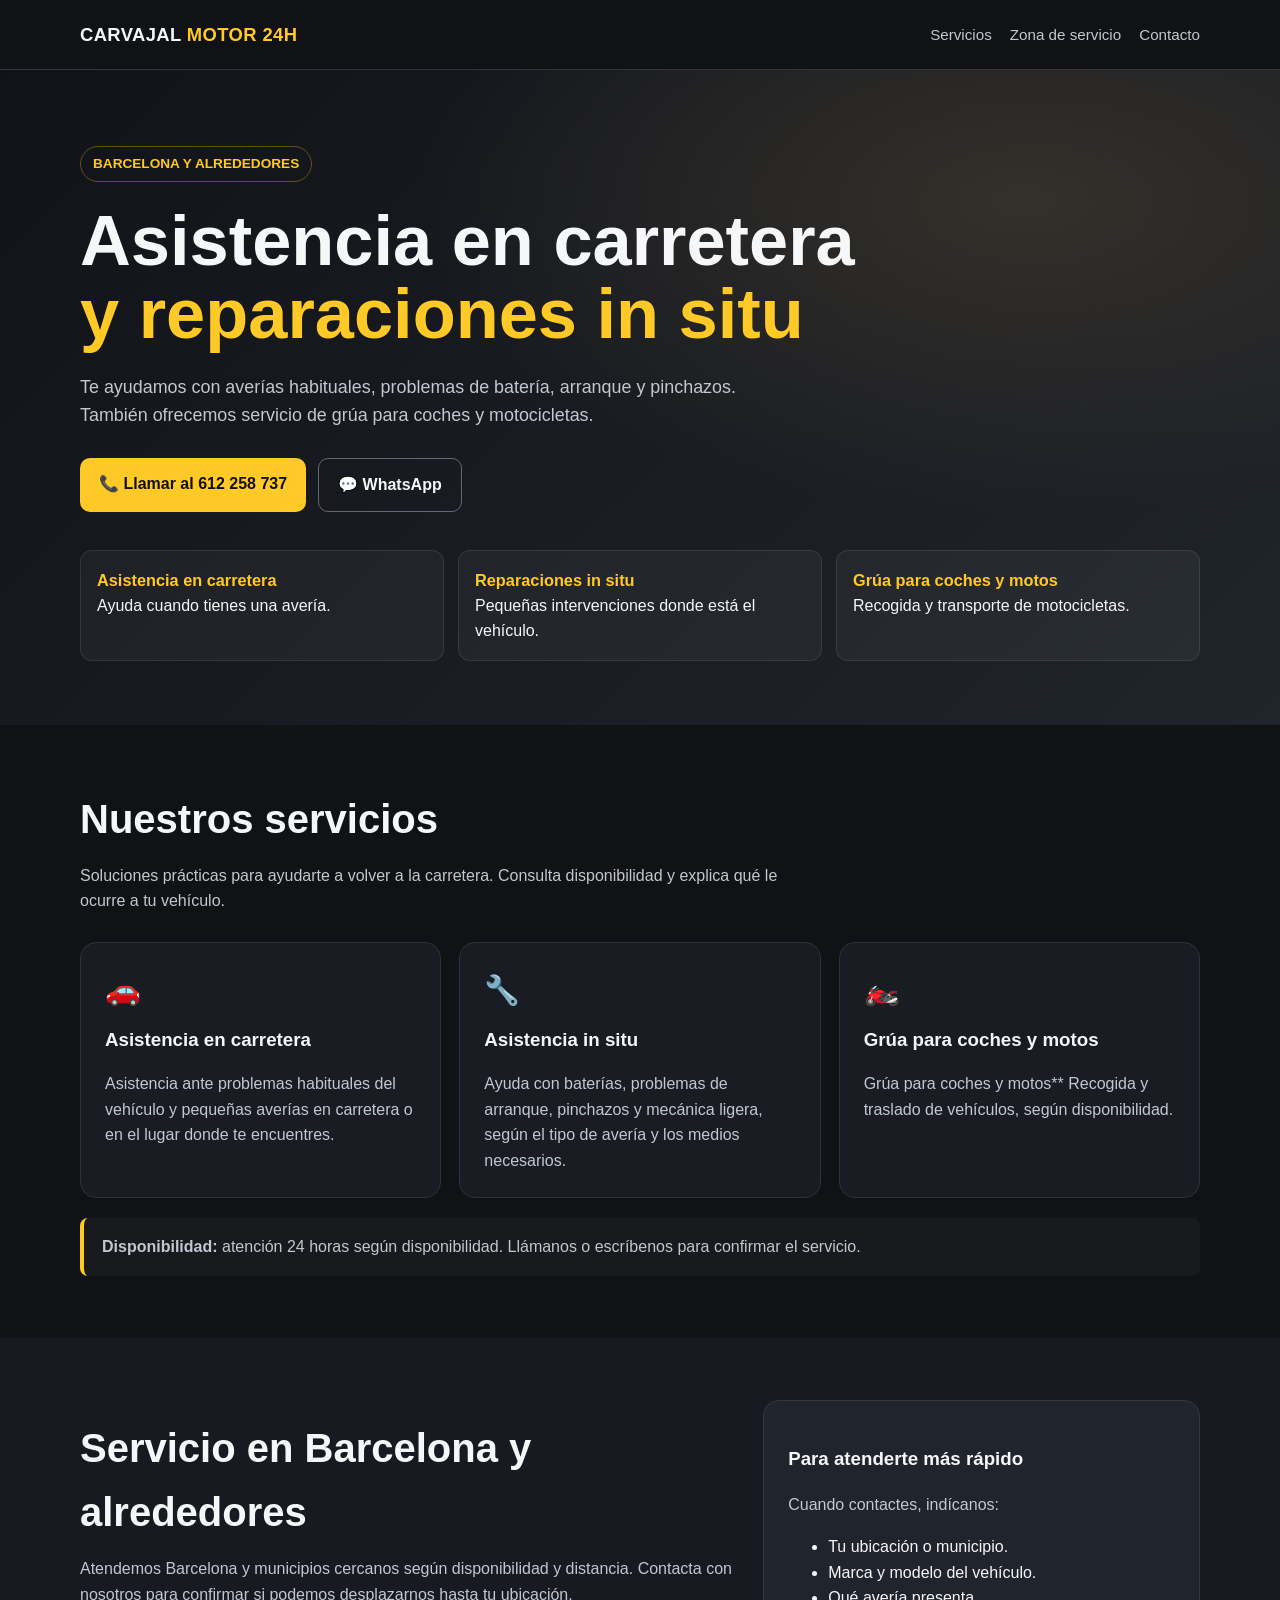
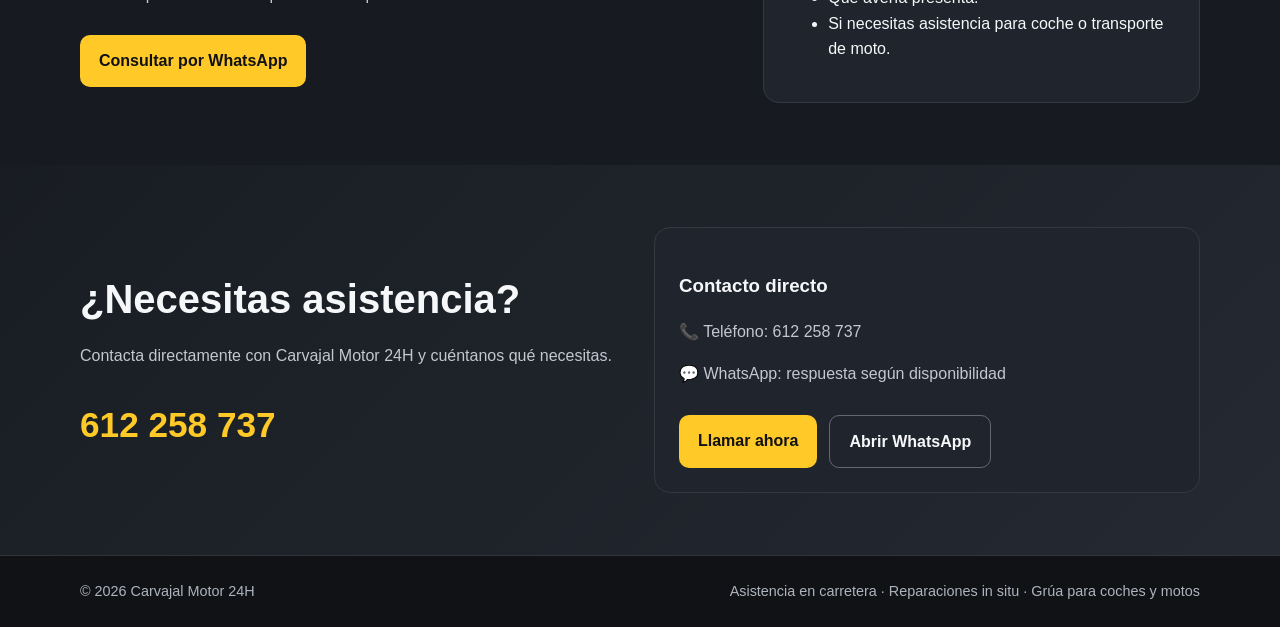
==== index.html @ 2525f8cd "Update index.html" ====
<!doctype html>
<html lang="es">
<head>
  <meta charset="utf-8">
  <meta name="viewport" content="width=device-width, initial-scale=1">
  <title>Carvajal Motor 24H | Asistencia en carretera en Barcelona</title>
  <meta name="description" content="Carvajal Motor 24H ofrece asistencia en carretera y reparaciones in situ en Barcelona y alrededores. Servicio de grúa para coches y motocicletas. Consulta disponibilidad.">
  <meta name="theme-color" content="#101216">
  <style>
    :root{--bg:#101216;--panel:#191d23;--yellow:#ffc928;--text:#f6f7f9;--muted:#c2c7d0;--blue:#1688e8}
    *{box-sizing:border-box}
    html{scroll-behavior:smooth}
    body{margin:0;font-family:Arial,Helvetica,sans-serif;background:var(--bg);color:var(--text);line-height:1.6}
    a{color:inherit}
    .wrap{width:min(1120px,92%);margin:auto}
    header{padding:20px 0;border-bottom:1px solid #30343b;background:#101216}
    .nav{display:flex;align-items:center;justify-content:space-between;gap:20px;flex-wrap:wrap}
    .brand{font-weight:900;font-size:1.15rem;letter-spacing:.4px}
    .brand span{color:var(--yellow)}
    .navlinks{display:flex;gap:18px;flex-wrap:wrap;font-size:.95rem}
    .navlinks a{text-decoration:none;color:var(--muted)}
    .hero{padding:76px 0 64px;background:radial-gradient(ellipse at 80% 20%,#34302a 0,transparent 42%),linear-gradient(135deg,#111318,#20242b)}
    .tag{display:inline-block;padding:6px 12px;border:1px solid #65501a;border-radius:30px;color:var(--yellow);font-size:.85rem;font-weight:700}
    h1{font-size:clamp(2.3rem,6vw,4.4rem);line-height:1.04;max-width:800px;margin:22px 0}
    h1 span{color:var(--yellow)}
    .hero p{max-width:690px;color:var(--muted);font-size:1.12rem}
    .actions{display:flex;gap:12px;flex-wrap:wrap;margin-top:28px}
    .btn{display:inline-block;text-decoration:none;padding:13px 19px;border-radius:10px;font-weight:800}
    .btn-primary{background:var(--yellow);color:#111}
    .btn-secondary{border:1px solid #626873;background:transparent}
    .quick{display:grid;grid-template-columns:repeat(3,1fr);gap:14px;margin-top:38px}
    .quick div{background:#ffffff0b;border:1px solid #ffffff17;border-radius:12px;padding:16px}
    .quick strong{display:block;color:var(--yellow);font-size:1.02rem}
    section{padding:62px 0}
    .section-title{font-size:clamp(1.8rem,4vw,2.5rem);margin:0 0 12px}
    .intro{color:var(--muted);max-width:720px;margin:0 0 28px}
    .cards{display:grid;grid-template-columns:repeat(3,1fr);gap:18px}
    .card{background:var(--panel);border:1px solid #2c313a;border-radius:16px;padding:24px}
    .icon{font-size:1.8rem}
    .card h3{margin:12px 0 8px}
    .card p{color:var(--muted);margin-bottom:0}
    .notice{margin-top:20px;padding:16px 18px;border-left:4px solid var(--yellow);background:#ffffff09;border-radius:8px;color:var(--muted)}
    .area{background:#171a20}
    .area-grid{display:grid;grid-template-columns:1.2fr .8fr;gap:28px;align-items:center}
    .area-box{background:#20252d;border:1px solid #333943;border-radius:16px;padding:24px}
    .area-box p{color:var(--muted)}
    .contact{background:linear-gradient(135deg,#191d23,#242932)}
    .contact-grid{display:grid;grid-template-columns:1fr 1fr;gap:28px;align-items:center}
    .phone{font-size:clamp(1.6rem,4vw,2.2rem);font-weight:900;color:var(--yellow);text-decoration:none}
    footer{padding:24px 0;color:#aeb4be;border-top:1px solid #30343b;font-size:.9rem}
    footer .wrap{display:flex;justify-content:space-between;gap:12px;flex-wrap:wrap}
    @media(max-width:760px){.quick,.cards,.area-grid,.contact-grid{grid-template-columns:1fr}.hero{padding:54px 0 46px}section{padding:46px 0}.navlinks{gap:12px}.quick{gap:10px}}
  </style>
</head>
<body>
<header>
  <div class="wrap nav">
    <div class="brand">CARVAJAL <span>MOTOR 24H</span></div>
    <nav class="navlinks" aria-label="Navegación">
      <a href="#servicios">Servicios</a><a href="#zona">Zona de servicio</a><a href="#contacto">Contacto</a>
    </nav>
  </div>
</header>

<main>
  <section class="hero">
    <div class="wrap">
      <span class="tag">BARCELONA Y ALREDEDORES</span>
      <h1>Asistencia en carretera<br><span>y reparaciones in situ</span></h1>
      <p>Te ayudamos con averías habituales, problemas de batería, arranque y pinchazos. También ofrecemos servicio de grúa para coches y motocicletas.</p>
      <div class="actions">
        <a class="btn btn-primary" href="tel:+34612258737">📞 Llamar al 612 258 737</a>
        <a class="btn btn-secondary" href="https://wa.me/34612258737?text=Hola%20Carvajal%20Motor%2024H%2C%20necesito%20asistencia." target="_blank" rel="noopener">💬 WhatsApp</a>
      </div>
      <div class="quick">
        <div><strong>Asistencia en carretera</strong>Ayuda cuando tienes una avería.</div>
        <div><strong>Reparaciones in situ</strong>Pequeñas intervenciones donde está el vehículo.</div>
        <div><strong>Grúa para coches y motos</strong>Recogida y transporte de motocicletas.</div>
      </div>
    </div>
  </section>

  <section id="servicios">
    <div class="wrap">
      <h2 class="section-title">Nuestros servicios</h2>
      <p class="intro">Soluciones prácticas para ayudarte a volver a la carretera. Consulta disponibilidad y explica qué le ocurre a tu vehículo.</p>
      <div class="cards">
        <article class="card">
          <div class="icon">🚗</div>
          <h3>Asistencia en carretera</h3>
          <p>Asistencia ante problemas habituales del vehículo y pequeñas averías en carretera o en el lugar donde te encuentres.</p>
        </article>
        <article class="card">
          <div class="icon">🔧</div>
          <h3>Asistencia in situ</h3>
          <p>Ayuda con baterías, problemas de arranque, pinchazos y mecánica ligera, según el tipo de avería y los medios necesarios.</p>
        </article>
        <article class="card">
          <div class="icon">🏍️</div>
          <h3>Grúa para coches y motos</h3>
          <p>Grúa para coches y motos**  Recogida y traslado de vehículos, según disponibilidad.</p>
        </article>
      </div>
      <div class="notice"><strong>Disponibilidad:</strong> atención 24 horas según disponibilidad. Llámanos o escríbenos para confirmar el servicio.</div>
    </div>
  </section>

  <section id="zona" class="area">
    <div class="wrap area-grid">
      <div>
        <h2 class="section-title">Servicio en Barcelona y alrededores</h2>
        <p class="intro">Atendemos Barcelona y municipios cercanos según disponibilidad y distancia. Contacta con nosotros para confirmar si podemos desplazarnos hasta tu ubicación.</p>
        <a class="btn btn-primary" href="https://wa.me/34612258737?text=Hola%2C%20estoy%20en%20Barcelona%20y%20necesito%20asistencia." target="_blank" rel="noopener">Consultar por WhatsApp</a>
      </div>
      <div class="area-box">
        <h3>Para atenderte más rápido</h3>
        <p>Cuando contactes, indícanos:</p>
        <ul>
          <li>Tu ubicación o municipio.</li>
          <li>Marca y modelo del vehículo.</li>
          <li>Qué avería presenta.</li>
          <li>Si necesitas asistencia para coche o transporte de moto.</li>
        </ul>
      </div>
    </div>
  </section>

  <section id="contacto" class="contact">
    <div class="wrap contact-grid">
      <div>
        <h2 class="section-title">¿Necesitas asistencia?</h2>
        <p class="intro">Contacta directamente con Carvajal Motor 24H y cuéntanos qué necesitas.</p>
        <a class="phone" href="tel:+34612258737">612 258 737</a>
      </div>
      <div class="area-box">
        <h3>Contacto directo</h3>
        <p>📞 Teléfono: 612 258 737</p>
        <p>💬 WhatsApp: respuesta según disponibilidad</p>
        <div class="actions">
          <a class="btn btn-primary" href="tel:+34612258737">Llamar ahora</a>
          <a class="btn btn-secondary" href="https://wa.me/34612258737?text=Hola%20Carvajal%20Motor%2024H" target="_blank" rel="noopener">Abrir WhatsApp</a>
        </div>
      </div>
    </div>
  </section>
</main>

<footer>
  <div class="wrap">
    <span>© <span id="year"></span> Carvajal Motor 24H</span>
    <span>Asistencia en carretera · Reparaciones in situ · Grúa para coches y motos</span>
  </div>
</footer>
<script>document.getElementById('year').textContent = new Date().getFullYear();</script>
</body>
</html>
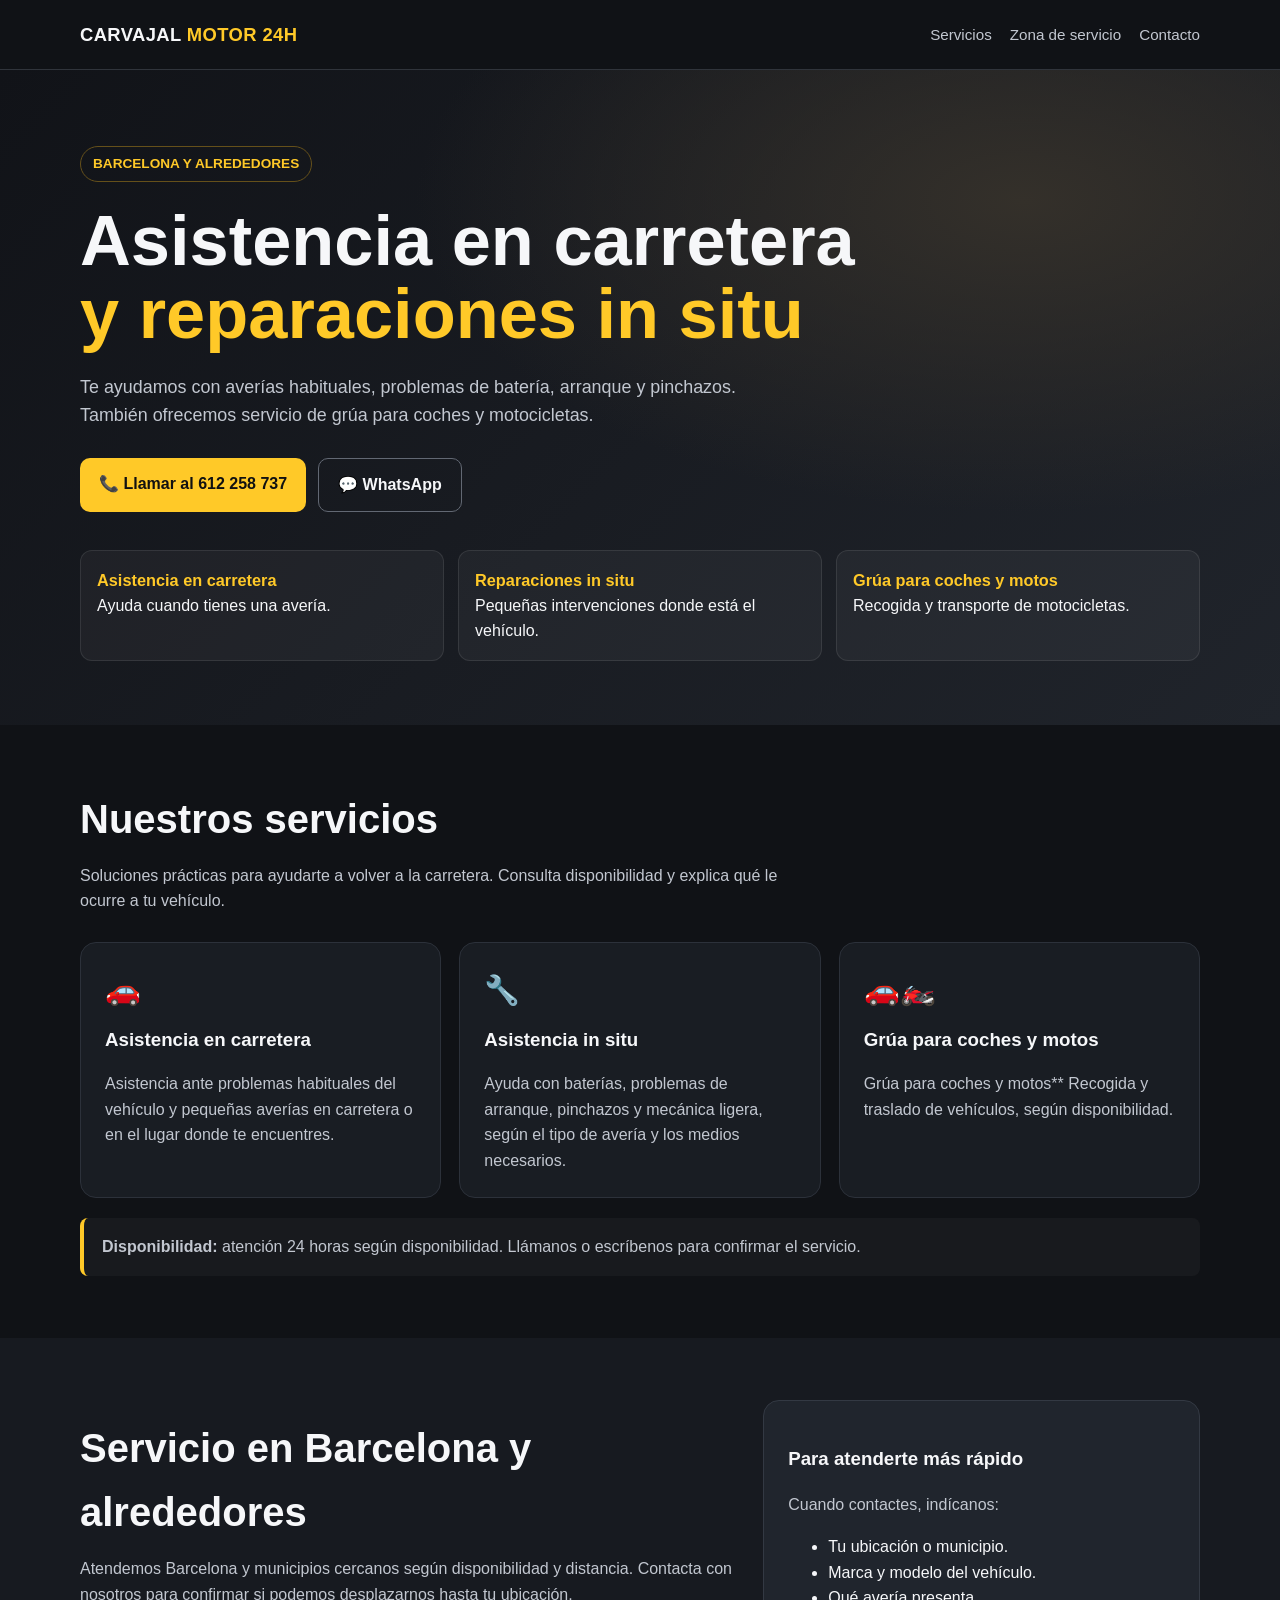
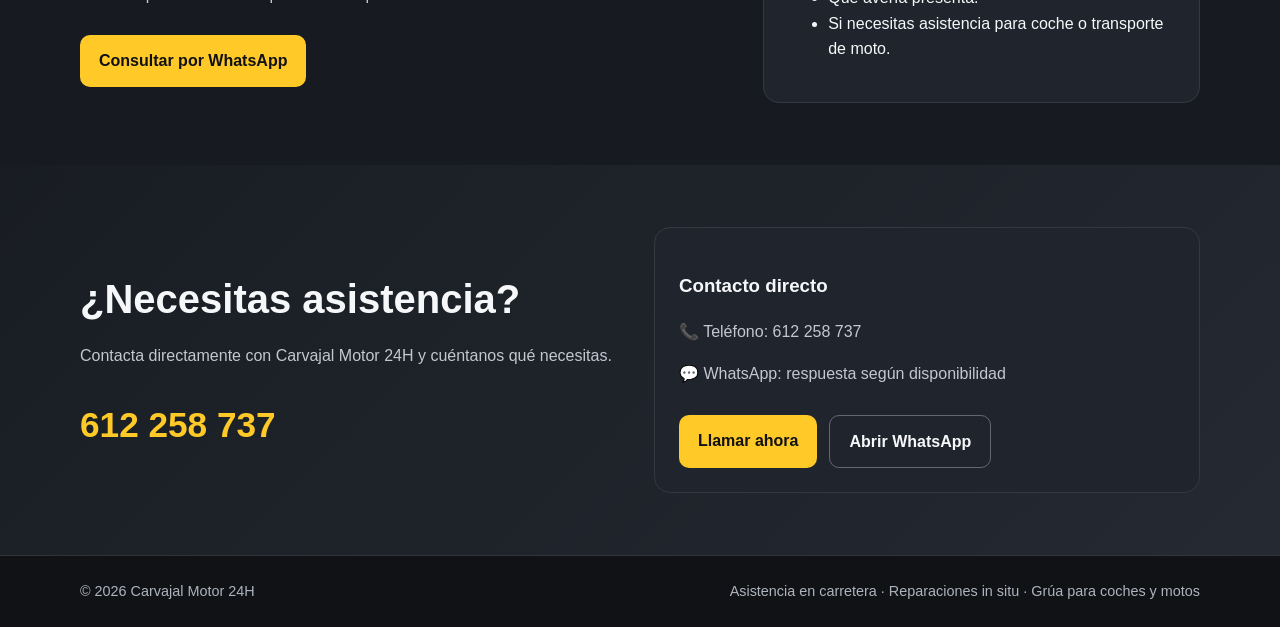
==== commit 680341b7: "Update index.html" ====
--- a/index.html
+++ b/index.html
@@ -96,7 +96,7 @@
           <p>Ayuda con baterías, problemas de arranque, pinchazos y mecánica ligera, según el tipo de avería y los medios necesarios.</p>
         </article>
         <article class="card">
-          <div class="icon">🏍️</div>
+          <div class="icon">🚗🏍️</div>
           <h3>Grúa para coches y motos</h3>
           <p>Grúa para coches y motos**  Recogida y traslado de vehículos, según disponibilidad.</p>
         </article>
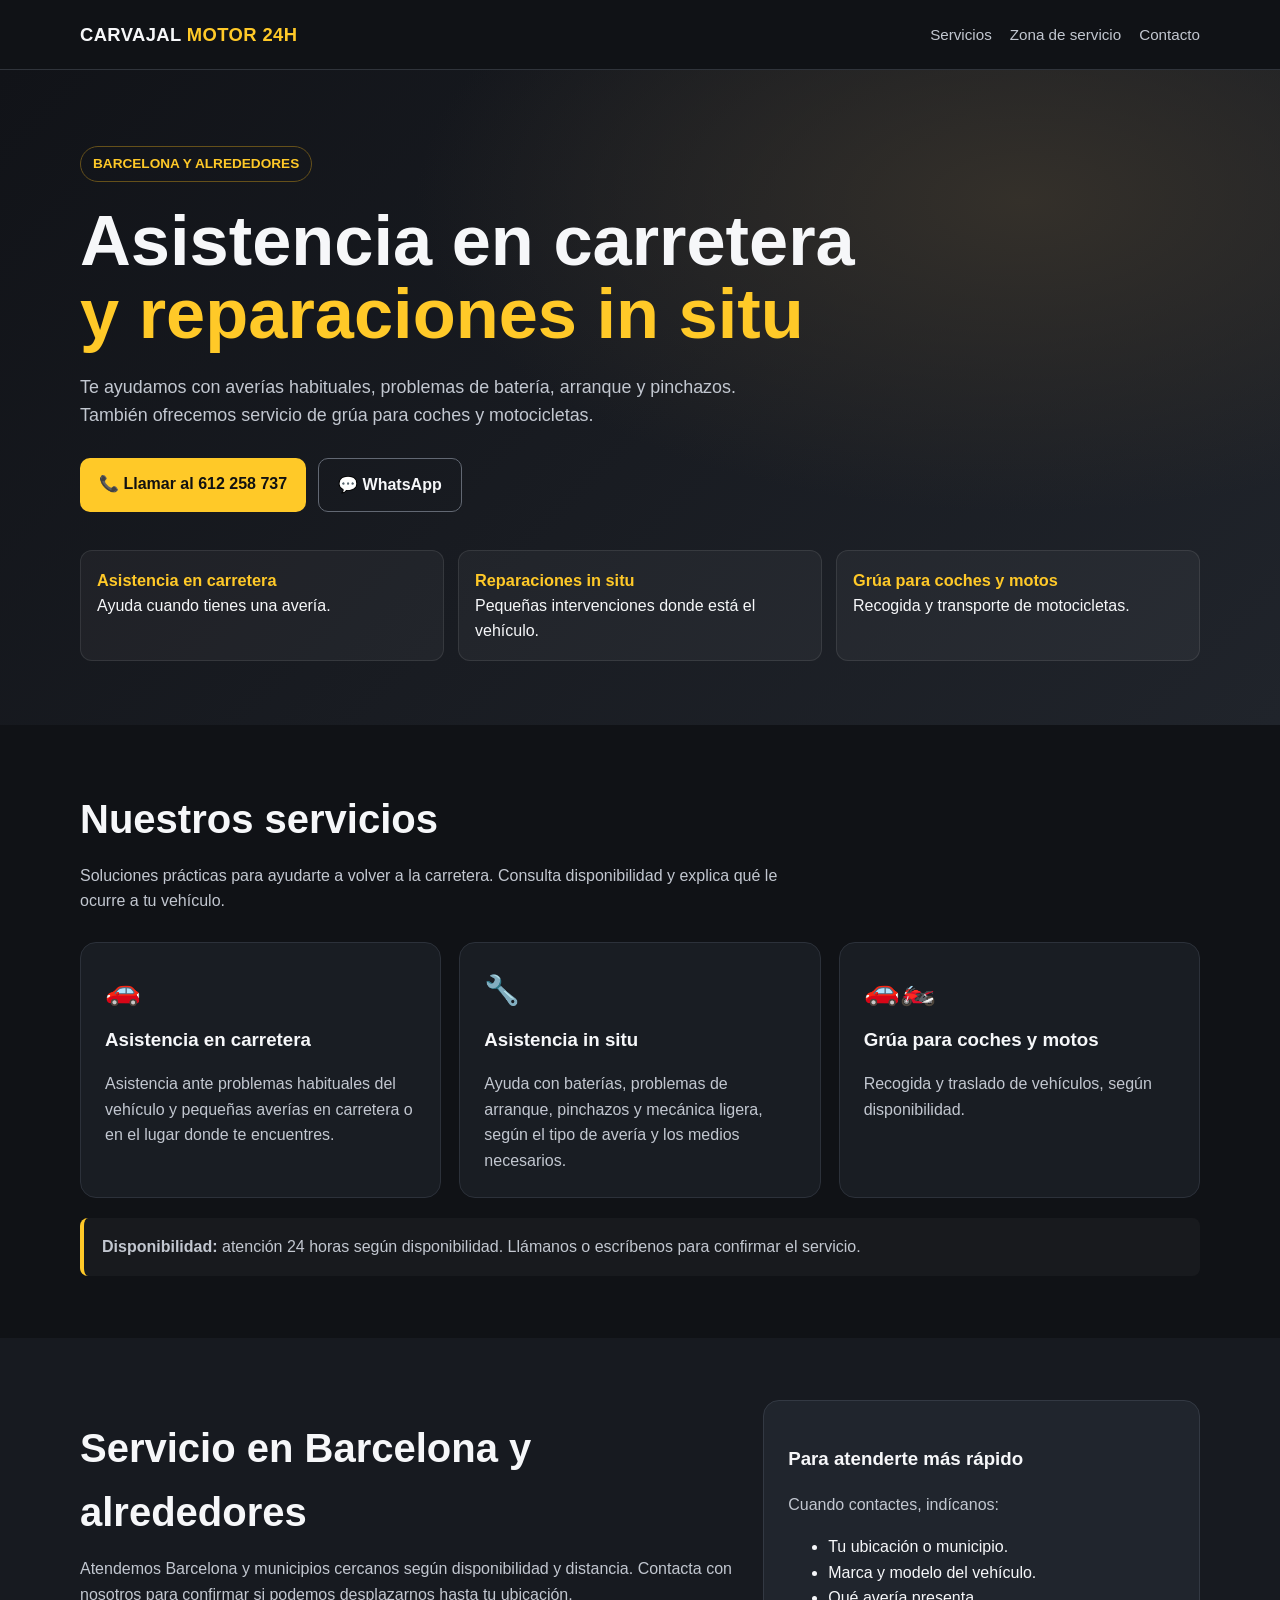
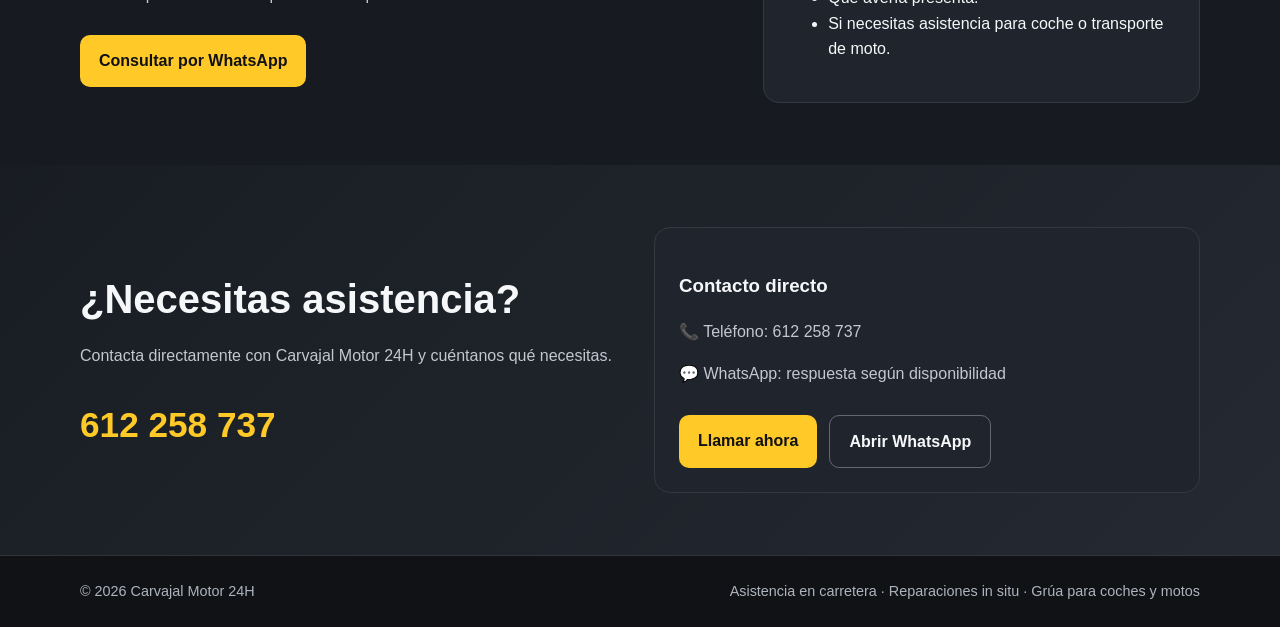
==== commit 0fba2475: "Update index.html" ====
--- a/index.html
+++ b/index.html
@@ -98,7 +98,7 @@
         <article class="card">
           <div class="icon">🚗🏍️</div>
           <h3>Grúa para coches y motos</h3>
-          <p>Grúa para coches y motos**  Recogida y traslado de vehículos, según disponibilidad.</p>
+          <p>Recogida y traslado de vehículos, según disponibilidad.</p>
         </article>
       </div>
       <div class="notice"><strong>Disponibilidad:</strong> atención 24 horas según disponibilidad. Llámanos o escríbenos para confirmar el servicio.</div>
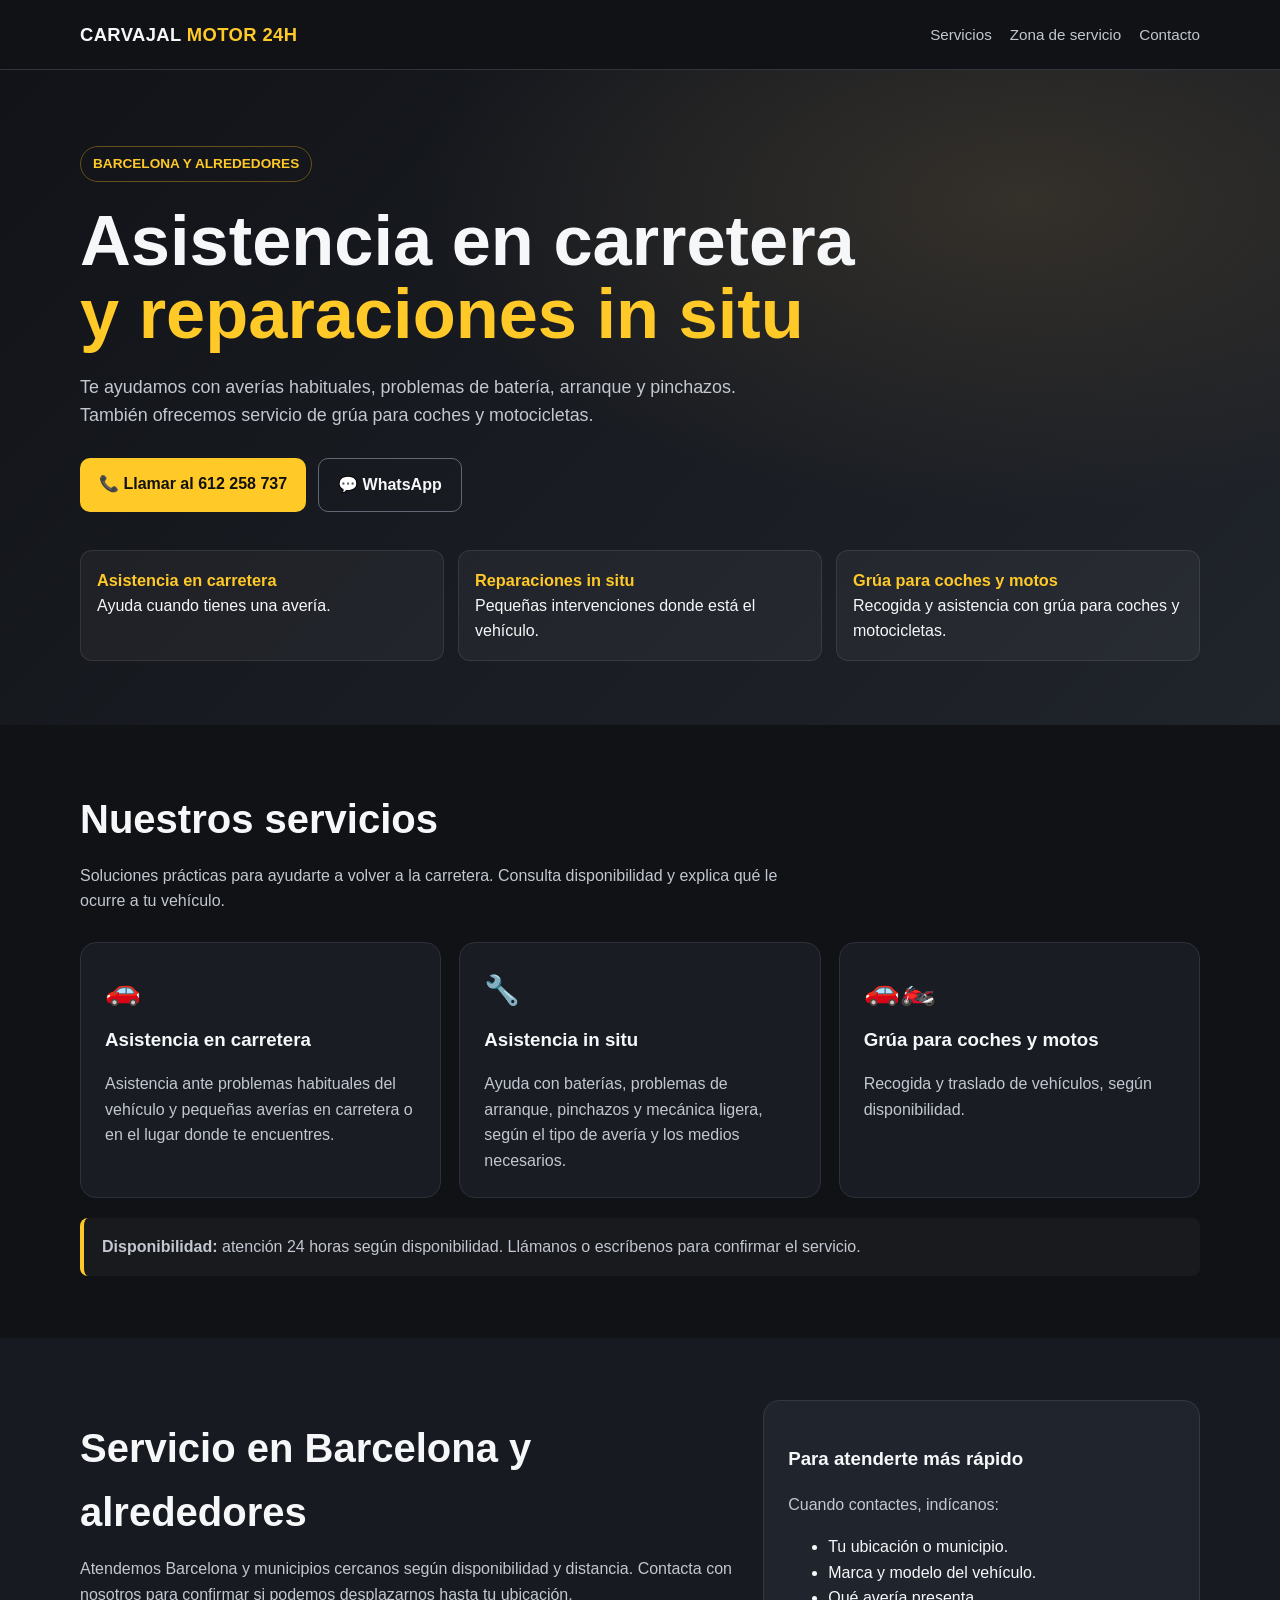
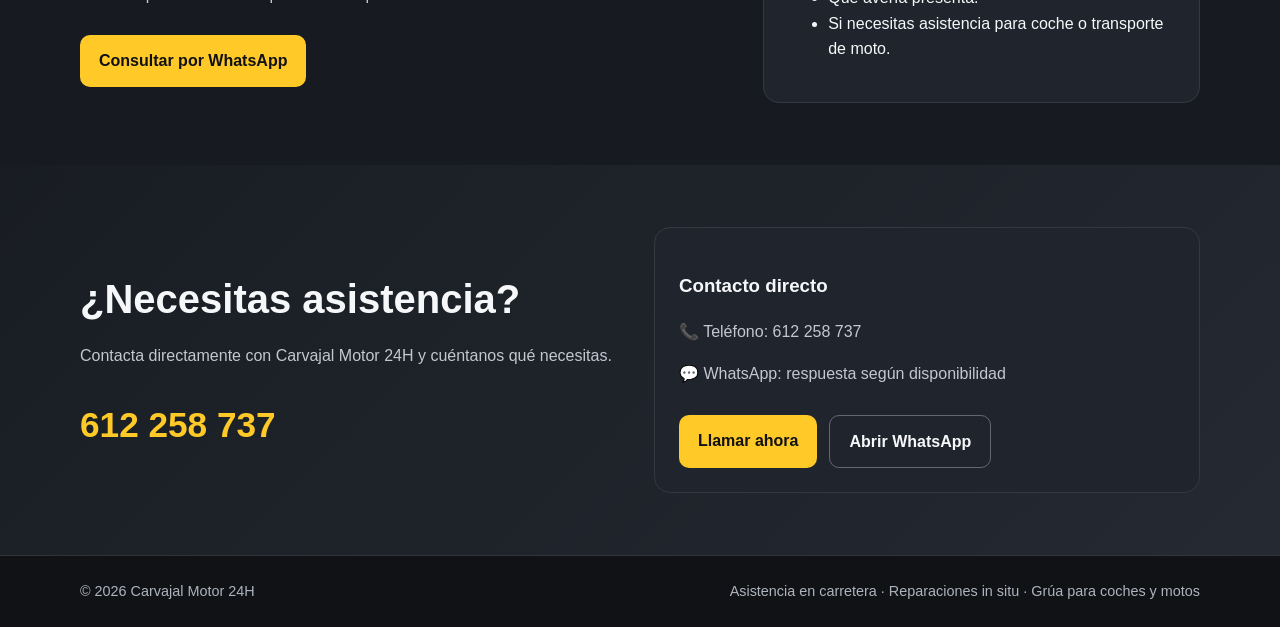
==== commit dcca8712: "Update index.html" ====
--- a/index.html
+++ b/index.html
@@ -75,7 +75,7 @@
       <div class="quick">
         <div><strong>Asistencia en carretera</strong>Ayuda cuando tienes una avería.</div>
         <div><strong>Reparaciones in situ</strong>Pequeñas intervenciones donde está el vehículo.</div>
-        <div><strong>Grúa para coches y motos</strong>Recogida y transporte de motocicletas.</div>
+        <div><strong>Grúa para coches y motos</strong>Recogida y asistencia con grúa para coches y motocicletas.</div>
       </div>
     </div>
   </section>
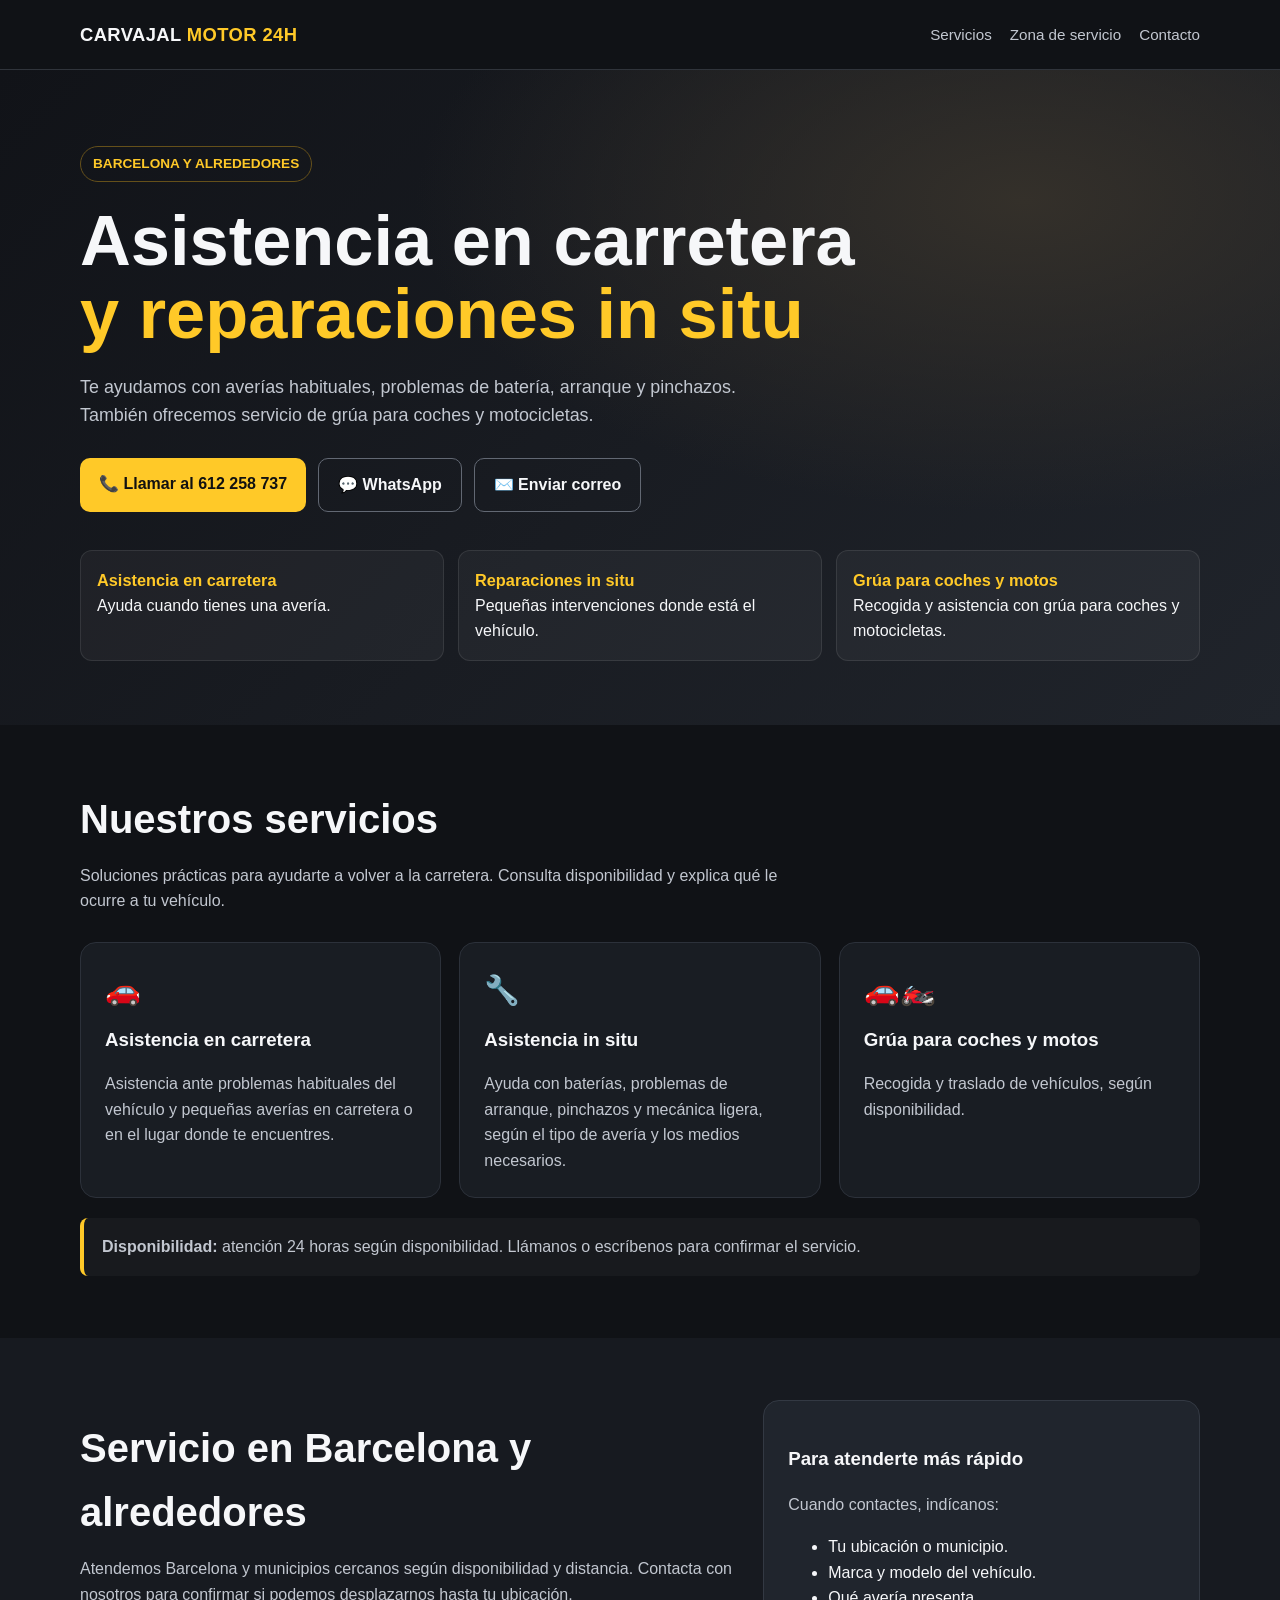
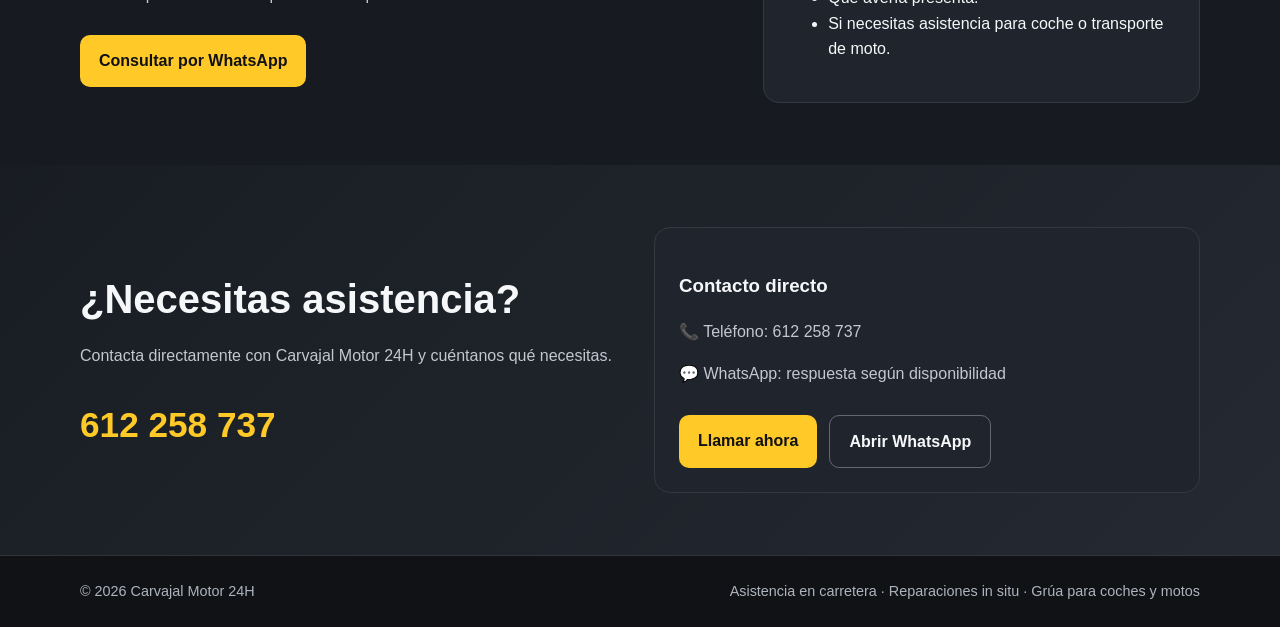
==== commit 18363c3d: "Update index.html" ====
--- a/index.html
+++ b/index.html
@@ -71,6 +71,7 @@
       <div class="actions">
         <a class="btn btn-primary" href="tel:+34612258737">📞 Llamar al 612 258 737</a>
         <a class="btn btn-secondary" href="https://wa.me/34612258737?text=Hola%20Carvajal%20Motor%2024H%2C%20necesito%20asistencia." target="_blank" rel="noopener">💬 WhatsApp</a>
+                  <a class="btn btn-secondary" href="mailto:carvajalmotorh@gmail.com">✉️ Enviar correo</a>
       </div>
       <div class="quick">
         <div><strong>Asistencia en carretera</strong>Ayuda cuando tienes una avería.</div>
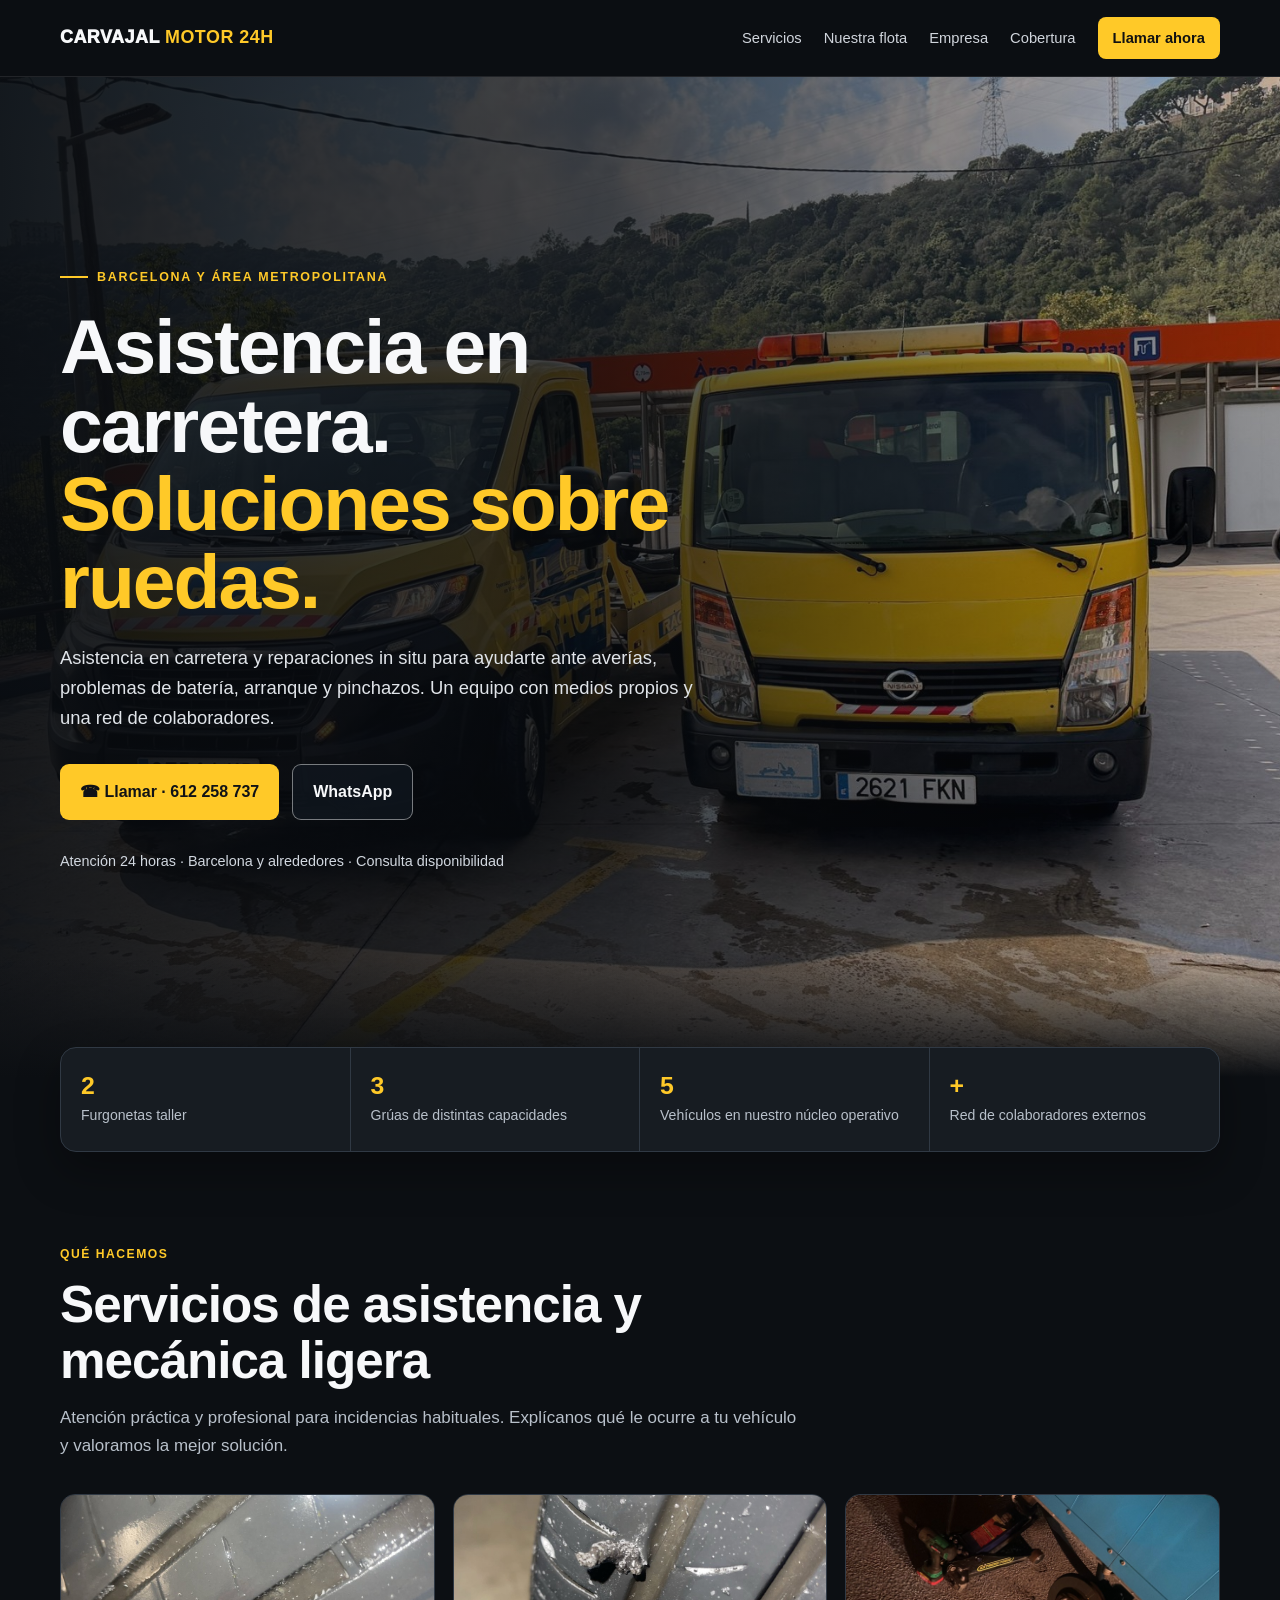
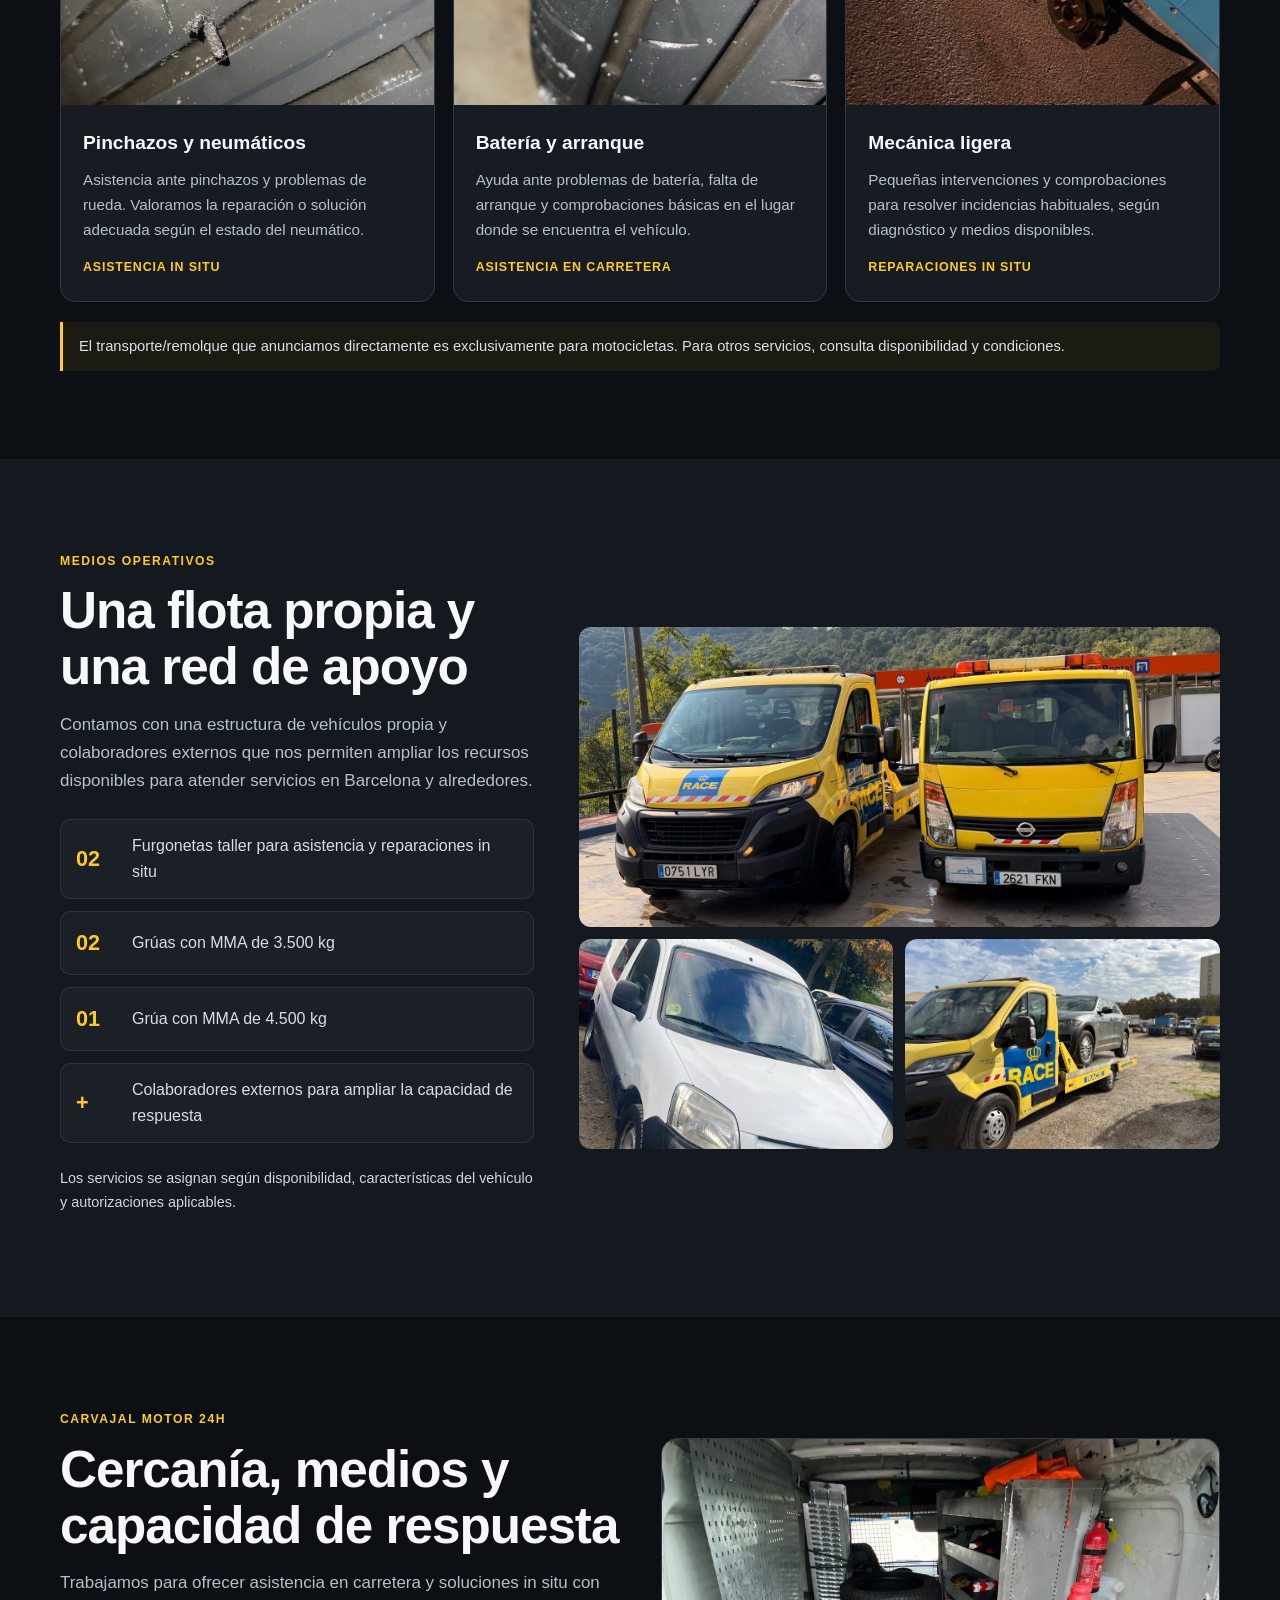
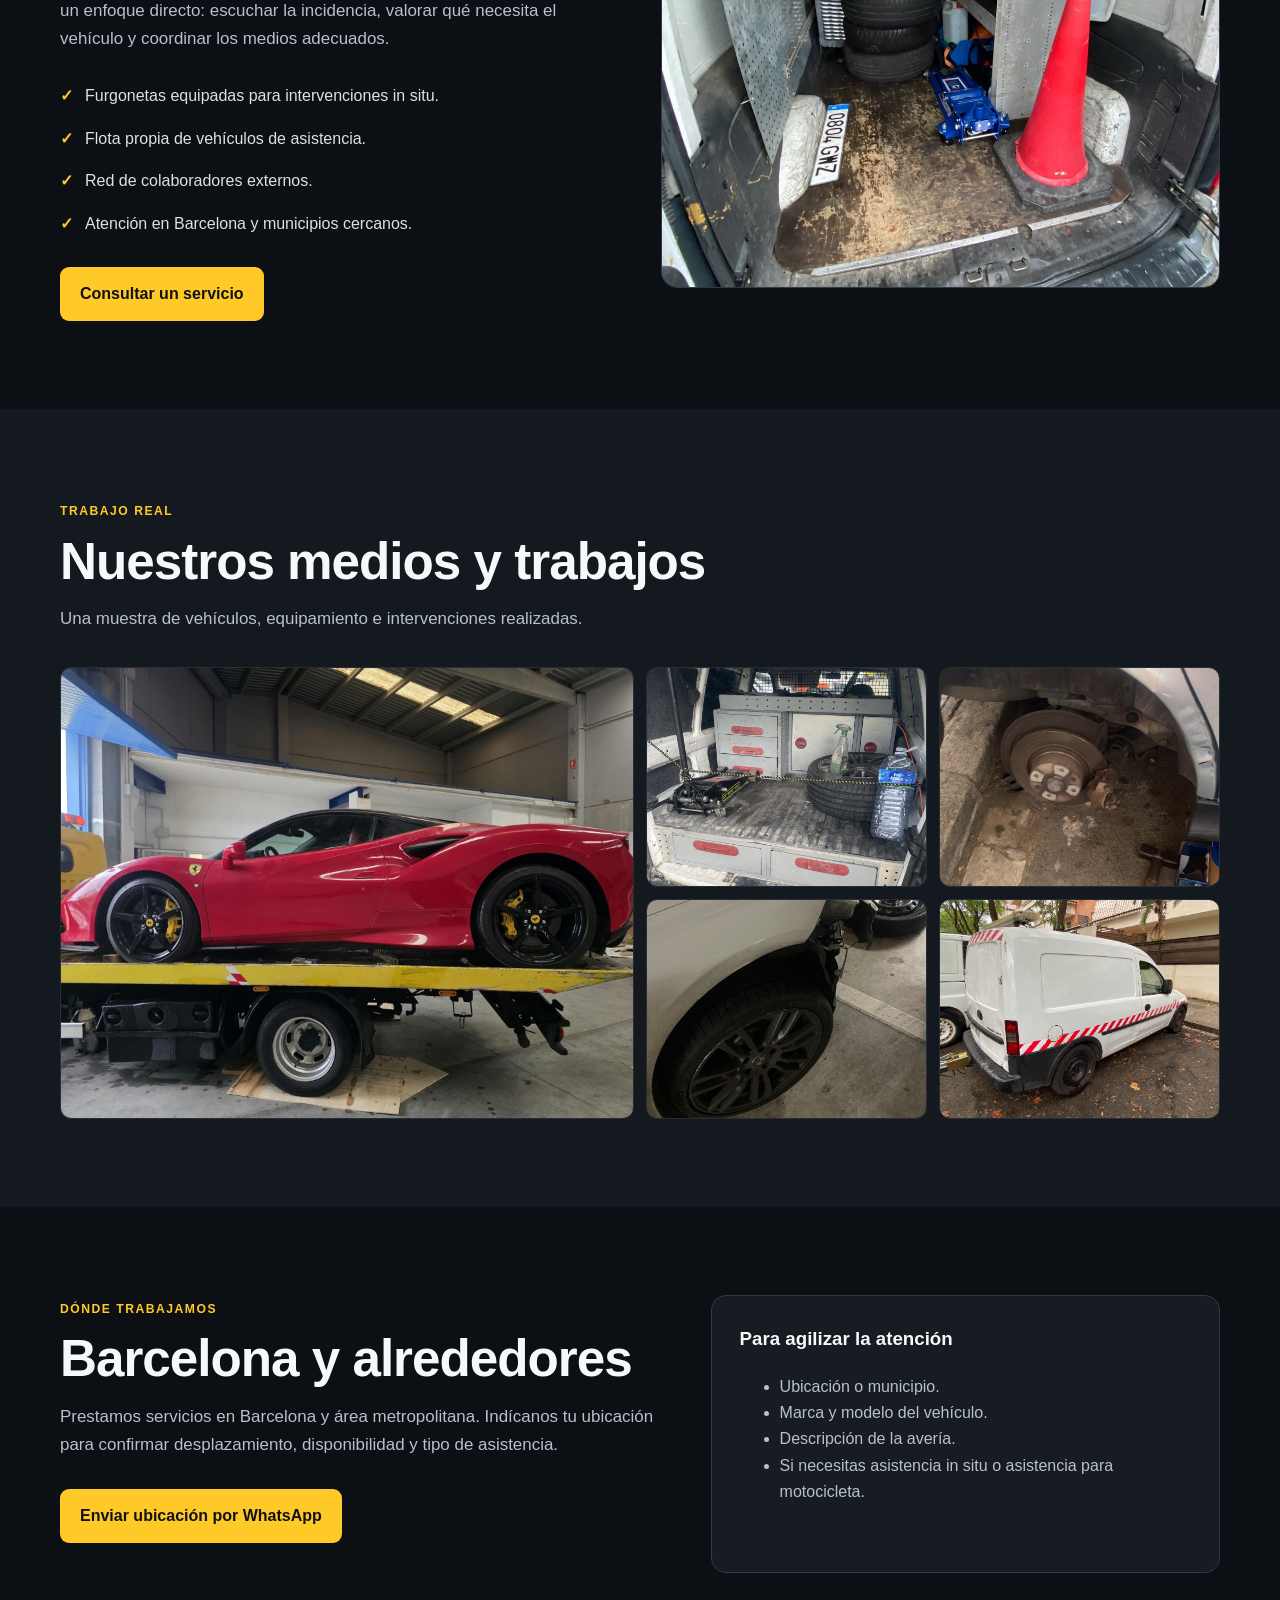
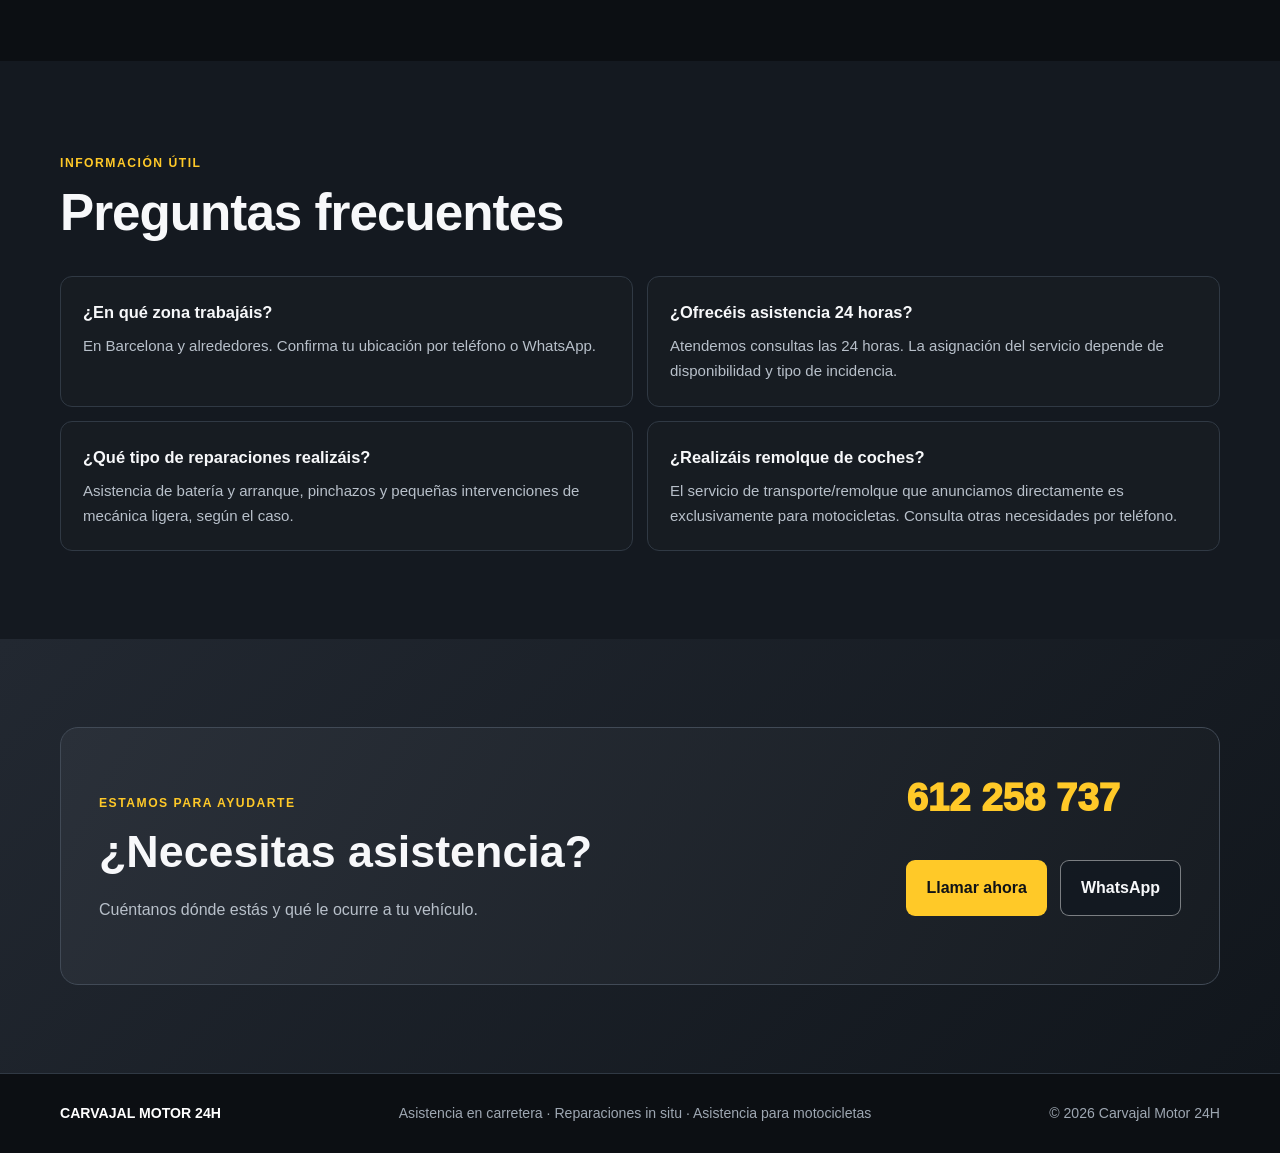
==== commit e82b6778: "Update index.html" ====
--- a/index.html
+++ b/index.html
@@ -1,157 +1,54 @@
 <!doctype html>
 <html lang="es">
 <head>
-  <meta charset="utf-8">
-  <meta name="viewport" content="width=device-width, initial-scale=1">
-  <title>Carvajal Motor 24H | Asistencia en carretera en Barcelona</title>
-  <meta name="description" content="Carvajal Motor 24H ofrece asistencia en carretera y reparaciones in situ en Barcelona y alrededores. Servicio de grúa para coches y motocicletas. Consulta disponibilidad.">
-  <meta name="theme-color" content="#101216">
-  <style>
-    :root{--bg:#101216;--panel:#191d23;--yellow:#ffc928;--text:#f6f7f9;--muted:#c2c7d0;--blue:#1688e8}
-    *{box-sizing:border-box}
-    html{scroll-behavior:smooth}
-    body{margin:0;font-family:Arial,Helvetica,sans-serif;background:var(--bg);color:var(--text);line-height:1.6}
-    a{color:inherit}
-    .wrap{width:min(1120px,92%);margin:auto}
-    header{padding:20px 0;border-bottom:1px solid #30343b;background:#101216}
-    .nav{display:flex;align-items:center;justify-content:space-between;gap:20px;flex-wrap:wrap}
-    .brand{font-weight:900;font-size:1.15rem;letter-spacing:.4px}
-    .brand span{color:var(--yellow)}
-    .navlinks{display:flex;gap:18px;flex-wrap:wrap;font-size:.95rem}
-    .navlinks a{text-decoration:none;color:var(--muted)}
-    .hero{padding:76px 0 64px;background:radial-gradient(ellipse at 80% 20%,#34302a 0,transparent 42%),linear-gradient(135deg,#111318,#20242b)}
-    .tag{display:inline-block;padding:6px 12px;border:1px solid #65501a;border-radius:30px;color:var(--yellow);font-size:.85rem;font-weight:700}
-    h1{font-size:clamp(2.3rem,6vw,4.4rem);line-height:1.04;max-width:800px;margin:22px 0}
-    h1 span{color:var(--yellow)}
-    .hero p{max-width:690px;color:var(--muted);font-size:1.12rem}
-    .actions{display:flex;gap:12px;flex-wrap:wrap;margin-top:28px}
-    .btn{display:inline-block;text-decoration:none;padding:13px 19px;border-radius:10px;font-weight:800}
-    .btn-primary{background:var(--yellow);color:#111}
-    .btn-secondary{border:1px solid #626873;background:transparent}
-    .quick{display:grid;grid-template-columns:repeat(3,1fr);gap:14px;margin-top:38px}
-    .quick div{background:#ffffff0b;border:1px solid #ffffff17;border-radius:12px;padding:16px}
-    .quick strong{display:block;color:var(--yellow);font-size:1.02rem}
-    section{padding:62px 0}
-    .section-title{font-size:clamp(1.8rem,4vw,2.5rem);margin:0 0 12px}
-    .intro{color:var(--muted);max-width:720px;margin:0 0 28px}
-    .cards{display:grid;grid-template-columns:repeat(3,1fr);gap:18px}
-    .card{background:var(--panel);border:1px solid #2c313a;border-radius:16px;padding:24px}
-    .icon{font-size:1.8rem}
-    .card h3{margin:12px 0 8px}
-    .card p{color:var(--muted);margin-bottom:0}
-    .notice{margin-top:20px;padding:16px 18px;border-left:4px solid var(--yellow);background:#ffffff09;border-radius:8px;color:var(--muted)}
-    .area{background:#171a20}
-    .area-grid{display:grid;grid-template-columns:1.2fr .8fr;gap:28px;align-items:center}
-    .area-box{background:#20252d;border:1px solid #333943;border-radius:16px;padding:24px}
-    .area-box p{color:var(--muted)}
-    .contact{background:linear-gradient(135deg,#191d23,#242932)}
-    .contact-grid{display:grid;grid-template-columns:1fr 1fr;gap:28px;align-items:center}
-    .phone{font-size:clamp(1.6rem,4vw,2.2rem);font-weight:900;color:var(--yellow);text-decoration:none}
-    footer{padding:24px 0;color:#aeb4be;border-top:1px solid #30343b;font-size:.9rem}
-    footer .wrap{display:flex;justify-content:space-between;gap:12px;flex-wrap:wrap}
-    @media(max-width:760px){.quick,.cards,.area-grid,.contact-grid{grid-template-columns:1fr}.hero{padding:54px 0 46px}section{padding:46px 0}.navlinks{gap:12px}.quick{gap:10px}}
-  </style>
+<meta charset="utf-8">
+<meta name="viewport" content="width=device-width, initial-scale=1">
+<title>Carvajal Motor 24H | Asistencia en carretera en Barcelona</title>
+<meta name="description" content="Carvajal Motor 24H: asistencia en carretera, reparaciones in situ, baterías, arranque, pinchazos y asistencia para motocicletas en Barcelona y alrededores.">
+<meta name="theme-color" content="#101216">
+<meta name="robots" content="index,follow">
+<link rel="canonical" href="https://carvajalmotor24h.es/">
+<meta property="og:type" content="website">
+<meta property="og:title" content="Carvajal Motor 24H | Asistencia en carretera en Barcelona">
+<meta property="og:description" content="Asistencia en carretera y reparaciones in situ en Barcelona y alrededores.">
+<meta property="og:url" content="https://carvajalmotor24h.es/">
+<style>
+:root{--bg:#0c0f13;--panel:#171c22;--panel2:#20262e;--yellow:#ffc928;--white:#f7f8fa;--muted:#b8c0ca;--line:#303944;--max:1160px}
+*{box-sizing:border-box}html{scroll-behavior:smooth;scroll-padding-top:82px}body{margin:0;background:var(--bg);color:var(--white);font:16px/1.65 Inter,Arial,Helvetica,sans-serif}a{color:inherit}.wrap{width:min(var(--max),92%);margin:auto}
+header{position:sticky;top:0;z-index:10;background:#0c0f13ed;backdrop-filter:blur(12px);border-bottom:1px solid #ffffff18}.nav{min-height:76px;display:flex;align-items:center;justify-content:space-between;gap:20px}.brand{font-weight:950;letter-spacing:.5px;font-size:1.12rem;text-decoration:none}.brand b{color:var(--yellow)}.links{display:flex;gap:22px;align-items:center;flex-wrap:wrap}.links a{text-decoration:none;color:#d0d5dc;font-size:.92rem}.links a:hover{color:var(--yellow)}.nav-cta{background:var(--yellow);color:#111!important;padding:9px 15px;border-radius:8px;font-weight:900}
+.hero{position:relative;min-height:650px;display:flex;align-items:center;overflow:hidden;background:linear-gradient(90deg,#080b0feF 0%,#080b0fbf 48%,#080b0f36 100%),url('assets/flota-gruas-juntas.jpg') center 45%/cover no-repeat}.hero:after{content:"";position:absolute;inset:auto 0 0;height:120px;background:linear-gradient(transparent,var(--bg))}.hero-inner{position:relative;z-index:1;padding:95px 0 115px;max-width:780px}.eyebrow{display:inline-flex;align-items:center;gap:9px;color:var(--yellow);font-weight:850;letter-spacing:1.7px;text-transform:uppercase;font-size:.78rem}.eyebrow:before{content:"";width:28px;height:2px;background:var(--yellow)}h1{font-size:clamp(2.65rem,6vw,5.1rem);line-height:1.02;letter-spacing:-2px;margin:20px 0 22px}h1 span{color:var(--yellow)}.hero p{max-width:640px;color:#e0e4e9;font-size:1.15rem}.actions{display:flex;gap:13px;flex-wrap:wrap;margin:30px 0}.btn{display:inline-flex;justify-content:center;align-items:center;gap:9px;padding:14px 20px;border-radius:9px;text-decoration:none;font-weight:900;transition:.2s}.btn:hover{transform:translateY(-2px)}.primary{background:var(--yellow);color:#101216}.secondary{border:1px solid #ffffff70;background:#111820b8}.micro{font-size:.9rem;color:#d1d7df}.trustbar{position:relative;z-index:2;margin-top:-30px}.trustgrid{display:grid;grid-template-columns:repeat(4,1fr);background:var(--panel);border:1px solid var(--line);border-radius:16px;overflow:hidden;box-shadow:0 18px 45px #0005}.trustitem{padding:23px 20px;border-right:1px solid var(--line)}.trustitem:last-child{border:0}.trustitem strong{display:block;color:var(--yellow);font-size:1.55rem;line-height:1.25}.trustitem span{color:var(--muted);font-size:.88rem}
+section{padding:88px 0}.section-head{max-width:740px;margin-bottom:34px}.kicker{color:var(--yellow);text-transform:uppercase;font-weight:850;letter-spacing:1.5px;font-size:.76rem}.section-title{font-size:clamp(2rem,4vw,3.2rem);line-height:1.1;letter-spacing:-1px;margin:10px 0 15px}.lead{color:var(--muted);font-size:1.06rem;margin:0}.services{display:grid;grid-template-columns:repeat(3,1fr);gap:18px}.service{background:var(--panel);border:1px solid var(--line);border-radius:15px;overflow:hidden}.service img{width:100%;height:210px;object-fit:cover;display:block}.service-body{padding:22px}.service h3{margin:0 0 8px;font-size:1.2rem}.service p{margin:0;color:var(--muted);font-size:.95rem}.service .smalltag{display:inline-block;margin-top:15px;color:var(--yellow);font-size:.78rem;font-weight:850;text-transform:uppercase;letter-spacing:.8px}
+.fleet{background:#141920}.fleet-layout{display:grid;grid-template-columns:.85fr 1.15fr;gap:45px;align-items:center}.fleet-copy .lead{margin-bottom:22px}.fleet-list{display:grid;gap:12px;margin:24px 0}.fleet-row{display:flex;gap:14px;align-items:center;padding:13px 15px;background:#ffffff08;border:1px solid #ffffff15;border-radius:10px}.fleet-row b{color:var(--yellow);font-size:1.35rem;min-width:42px}.fleet-row span{color:#d8dde4}.fleet-photo{display:grid;grid-template-columns:1fr 1fr;gap:12px}.fleet-photo img{width:100%;height:210px;object-fit:cover;border-radius:12px}.fleet-photo img:first-child{grid-column:span 2;height:300px}
+.about-grid{display:grid;grid-template-columns:1fr 1fr;gap:42px;align-items:center}.about-img{width:100%;height:450px;object-fit:cover;border-radius:16px;border:1px solid var(--line)}.checks{list-style:none;padding:0;margin:22px 0}.checks li{padding:8px 0;color:#dce1e7}.checks li:before{content:"✓";color:var(--yellow);font-weight:900;margin-right:12px}
+.gallery{background:#141920}.gallery-grid{display:grid;grid-template-columns:repeat(4,1fr);gap:12px}.gallery-grid img{width:100%;height:220px;object-fit:cover;border-radius:11px;border:1px solid #ffffff16}.gallery-grid img:first-child{grid-column:span 2;grid-row:span 2;height:452px}
+.area-grid{display:grid;grid-template-columns:1.1fr .9fr;gap:28px}.area-box{background:var(--panel);border:1px solid var(--line);border-radius:15px;padding:28px}.area-box h3{margin-top:0}.area-box p,.area-box li{color:var(--muted)}.note{border-left:3px solid var(--yellow);padding:12px 16px;background:#ffc92810;color:#dce1e7;border-radius:0 8px 8px 0;margin-top:20px;font-size:.92rem}
+.faq{background:#141920}.faq-list{display:grid;grid-template-columns:1fr 1fr;gap:14px}.faq-item{padding:22px;background:var(--panel);border:1px solid var(--line);border-radius:12px}.faq-item h3{margin:0 0 8px;font-size:1.03rem}.faq-item p{margin:0;color:var(--muted);font-size:.94rem}
+.contact{background:linear-gradient(135deg,#222831,#11161c)}.contact-panel{display:flex;align-items:center;justify-content:space-between;gap:28px;padding:38px;background:linear-gradient(120deg,#2a3039,#171c22);border:1px solid #414a56;border-radius:18px}.contact-panel h2{margin:0 0 8px;font-size:clamp(1.8rem,4vw,2.8rem)}.contact-panel p{margin:0;color:var(--muted)}.contact-number{display:block;font-size:clamp(1.7rem,3vw,2.5rem);font-weight:950;color:var(--yellow);text-decoration:none}
+footer{padding:28px 0;border-top:1px solid var(--line);color:#9ea7b2;font-size:.88rem}.footer-row{display:flex;justify-content:space-between;gap:18px;flex-wrap:wrap}.footer-brand{color:#fff;font-weight:900}
+@media(max-width:800px){.links{gap:12px}.links a:not(.nav-cta){display:none}.hero{min-height:610px;background-position:58% center}.trustgrid{grid-template-columns:1fr 1fr}.trustitem:nth-child(2){border-right:0}.trustitem:nth-child(-n+2){border-bottom:1px solid var(--line)}.services{grid-template-columns:1fr 1fr}.fleet-layout,.about-grid,.area-grid{grid-template-columns:1fr}.gallery-grid{grid-template-columns:1fr 1fr}.gallery-grid img:first-child{grid-column:span 2;grid-row:auto;height:270px}.contact-panel{align-items:flex-start;flex-direction:column}}
+@media(max-width:520px){section{padding:62px 0}.nav{min-height:66px}.brand{font-size:.98rem}.hero-inner{padding:75px 0 100px}h1{letter-spacing:-1.2px}.services{grid-template-columns:1fr}.service img{height:220px}.fleet-photo img{height:150px}.fleet-photo img:first-child{height:220px}.gallery-grid img{height:150px}.gallery-grid img:first-child{height:230px}.faq-list{grid-template-columns:1fr}.contact-panel{padding:25px}.trustitem{padding:17px 13px}.trustitem strong{font-size:1.3rem}}
+</style>
+<script type="application/ld+json">
+{"@context":"https://schema.org","@type":"AutomotiveBusiness","name":"Carvajal Motor 24H","url":"https://carvajalmotor24h.es/","telephone":"+34612258737","areaServed":{"@type":"AdministrativeArea","name":"Barcelona y alrededores"},"description":"Asistencia en carretera y reparaciones in situ en Barcelona y alrededores. Asistencia para baterías, arranque, pinchazos y mecánica ligera. Transporte de motocicletas.","openingHours":"Mo-Su 00:00-23:59"}
+</script>
 </head>
 <body>
-<header>
-  <div class="wrap nav">
-    <div class="brand">CARVAJAL <span>MOTOR 24H</span></div>
-    <nav class="navlinks" aria-label="Navegación">
-      <a href="#servicios">Servicios</a><a href="#zona">Zona de servicio</a><a href="#contacto">Contacto</a>
-    </nav>
-  </div>
-</header>
-
+<header><div class="wrap nav"><a class="brand" href="#inicio">CARVAJAL <b>MOTOR 24H</b></a><nav class="links" aria-label="Navegación principal"><a href="#servicios">Servicios</a><a href="#flota">Nuestra flota</a><a href="#nosotros">Empresa</a><a href="#zona">Cobertura</a><a class="nav-cta" href="tel:+34612258737">Llamar ahora</a></nav></div></header>
 <main>
-  <section class="hero">
-    <div class="wrap">
-      <span class="tag">BARCELONA Y ALREDEDORES</span>
-      <h1>Asistencia en carretera<br><span>y reparaciones in situ</span></h1>
-      <p>Te ayudamos con averías habituales, problemas de batería, arranque y pinchazos. También ofrecemos servicio de grúa para coches y motocicletas.</p>
-      <div class="actions">
-        <a class="btn btn-primary" href="tel:+34612258737">📞 Llamar al 612 258 737</a>
-        <a class="btn btn-secondary" href="https://wa.me/34612258737?text=Hola%20Carvajal%20Motor%2024H%2C%20necesito%20asistencia." target="_blank" rel="noopener">💬 WhatsApp</a>
-                  <a class="btn btn-secondary" href="mailto:carvajalmotorh@gmail.com">✉️ Enviar correo</a>
-      </div>
-      <div class="quick">
-        <div><strong>Asistencia en carretera</strong>Ayuda cuando tienes una avería.</div>
-        <div><strong>Reparaciones in situ</strong>Pequeñas intervenciones donde está el vehículo.</div>
-        <div><strong>Grúa para coches y motos</strong>Recogida y asistencia con grúa para coches y motocicletas.</div>
-      </div>
-    </div>
-  </section>
-
-  <section id="servicios">
-    <div class="wrap">
-      <h2 class="section-title">Nuestros servicios</h2>
-      <p class="intro">Soluciones prácticas para ayudarte a volver a la carretera. Consulta disponibilidad y explica qué le ocurre a tu vehículo.</p>
-      <div class="cards">
-        <article class="card">
-          <div class="icon">🚗</div>
-          <h3>Asistencia en carretera</h3>
-          <p>Asistencia ante problemas habituales del vehículo y pequeñas averías en carretera o en el lugar donde te encuentres.</p>
-        </article>
-        <article class="card">
-          <div class="icon">🔧</div>
-          <h3>Asistencia in situ</h3>
-          <p>Ayuda con baterías, problemas de arranque, pinchazos y mecánica ligera, según el tipo de avería y los medios necesarios.</p>
-        </article>
-        <article class="card">
-          <div class="icon">🚗🏍️</div>
-          <h3>Grúa para coches y motos</h3>
-          <p>Recogida y traslado de vehículos, según disponibilidad.</p>
-        </article>
-      </div>
-      <div class="notice"><strong>Disponibilidad:</strong> atención 24 horas según disponibilidad. Llámanos o escríbenos para confirmar el servicio.</div>
-    </div>
-  </section>
-
-  <section id="zona" class="area">
-    <div class="wrap area-grid">
-      <div>
-        <h2 class="section-title">Servicio en Barcelona y alrededores</h2>
-        <p class="intro">Atendemos Barcelona y municipios cercanos según disponibilidad y distancia. Contacta con nosotros para confirmar si podemos desplazarnos hasta tu ubicación.</p>
-        <a class="btn btn-primary" href="https://wa.me/34612258737?text=Hola%2C%20estoy%20en%20Barcelona%20y%20necesito%20asistencia." target="_blank" rel="noopener">Consultar por WhatsApp</a>
-      </div>
-      <div class="area-box">
-        <h3>Para atenderte más rápido</h3>
-        <p>Cuando contactes, indícanos:</p>
-        <ul>
-          <li>Tu ubicación o municipio.</li>
-          <li>Marca y modelo del vehículo.</li>
-          <li>Qué avería presenta.</li>
-          <li>Si necesitas asistencia para coche o transporte de moto.</li>
-        </ul>
-      </div>
-    </div>
-  </section>
-
-  <section id="contacto" class="contact">
-    <div class="wrap contact-grid">
-      <div>
-        <h2 class="section-title">¿Necesitas asistencia?</h2>
-        <p class="intro">Contacta directamente con Carvajal Motor 24H y cuéntanos qué necesitas.</p>
-        <a class="phone" href="tel:+34612258737">612 258 737</a>
-      </div>
-      <div class="area-box">
-        <h3>Contacto directo</h3>
-        <p>📞 Teléfono: 612 258 737</p>
-        <p>💬 WhatsApp: respuesta según disponibilidad</p>
-        <div class="actions">
-          <a class="btn btn-primary" href="tel:+34612258737">Llamar ahora</a>
-          <a class="btn btn-secondary" href="https://wa.me/34612258737?text=Hola%20Carvajal%20Motor%2024H" target="_blank" rel="noopener">Abrir WhatsApp</a>
-        </div>
-      </div>
-    </div>
-  </section>
+<section class="hero" id="inicio"><div class="wrap"><div class="hero-inner"><span class="eyebrow">Barcelona y área metropolitana</span><h1>Asistencia en carretera.<br><span>Soluciones sobre ruedas.</span></h1><p>Asistencia en carretera y reparaciones in situ para ayudarte ante averías, problemas de batería, arranque y pinchazos. Un equipo con medios propios y una red de colaboradores.</p><div class="actions"><a class="btn primary" href="tel:+34612258737">☎ Llamar · 612 258 737</a><a class="btn secondary" href="https://wa.me/34612258737?text=Hola%20Carvajal%20Motor%2024H%2C%20necesito%20asistencia." target="_blank" rel="noopener">WhatsApp</a></div><div class="micro">Atención 24 horas · Barcelona y alrededores · Consulta disponibilidad</div></div></div></section>
+<div class="wrap trustbar"><div class="trustgrid"><div class="trustitem"><strong>2</strong><span>Furgonetas taller</span></div><div class="trustitem"><strong>3</strong><span>Grúas de distintas capacidades</span></div><div class="trustitem"><strong>5</strong><span>Vehículos en nuestro núcleo operativo</span></div><div class="trustitem"><strong>+</strong><span>Red de colaboradores externos</span></div></div></div>
+<section id="servicios"><div class="wrap"><div class="section-head"><span class="kicker">Qué hacemos</span><h2 class="section-title">Servicios de asistencia y mecánica ligera</h2><p class="lead">Atención práctica y profesional para incidencias habituales. Explícanos qué le ocurre a tu vehículo y valoramos la mejor solución.</p></div><div class="services">
+<article class="service"><img src="assets/asistencia-pinchazo-1.jpg" alt="Detalle de neumático con objeto incrustado"><div class="service-body"><h3>Pinchazos y neumáticos</h3><p>Asistencia ante pinchazos y problemas de rueda. Valoramos la reparación o solución adecuada según el estado del neumático.</p><span class="smalltag">Asistencia in situ</span></div></article>
+<article class="service"><img src="assets/asistencia-bateria.jpg" alt="Intervención en batería de vehículo"><div class="service-body"><h3>Batería y arranque</h3><p>Ayuda ante problemas de batería, falta de arranque y comprobaciones básicas en el lugar donde se encuentra el vehículo.</p><span class="smalltag">Asistencia en carretera</span></div></article>
+<article class="service"><img src="assets/reparacion-rueda.jpg" alt="Trabajo mecánico en la zona de rueda"><div class="service-body"><h3>Mecánica ligera</h3><p>Pequeñas intervenciones y comprobaciones para resolver incidencias habituales, según diagnóstico y medios disponibles.</p><span class="smalltag">Reparaciones in situ</span></div></article>
+</div><div class="note">El transporte/remolque que anunciamos directamente es exclusivamente para motocicletas. Para otros servicios, consulta disponibilidad y condiciones.</div></div></section>
+<section class="fleet" id="flota"><div class="wrap fleet-layout"><div class="fleet-copy"><span class="kicker">Medios operativos</span><h2 class="section-title">Una flota propia y una red de apoyo</h2><p class="lead">Contamos con una estructura de vehículos propia y colaboradores externos que nos permiten ampliar los recursos disponibles para atender servicios en Barcelona y alrededores.</p><div class="fleet-list"><div class="fleet-row"><b>02</b><span>Furgonetas taller para asistencia y reparaciones in situ</span></div><div class="fleet-row"><b>02</b><span>Grúas con MMA de 3.500 kg</span></div><div class="fleet-row"><b>01</b><span>Grúa con MMA de 4.500 kg</span></div><div class="fleet-row"><b>+</b><span>Colaboradores externos para ampliar la capacidad de respuesta</span></div></div><p class="micro">Los servicios se asignan según disponibilidad, características del vehículo y autorizaciones aplicables.</p></div><div class="fleet-photo"><img src="assets/flota-gruas-juntas.jpg" alt="Dos vehículos de grúa de la flota"><img src="assets/furgoneta-taller-frontal.jpg" alt="Furgoneta taller"><img src="assets/grua-vehiculo-carretera.jpg" alt="Servicio de asistencia con plataforma"></div></div></section>
+<section id="nosotros"><div class="wrap about-grid"><div><span class="kicker">Carvajal Motor 24H</span><h2 class="section-title">Cercanía, medios y capacidad de respuesta</h2><p class="lead">Trabajamos para ofrecer asistencia en carretera y soluciones in situ con un enfoque directo: escuchar la incidencia, valorar qué necesita el vehículo y coordinar los medios adecuados.</p><ul class="checks"><li>Furgonetas equipadas para intervenciones in situ.</li><li>Flota propia de vehículos de asistencia.</li><li>Red de colaboradores externos.</li><li>Atención en Barcelona y municipios cercanos.</li></ul><a class="btn primary" href="https://wa.me/34612258737?text=Hola%2C%20quiero%20consultar%20un%20servicio." target="_blank" rel="noopener">Consultar un servicio</a></div><img class="about-img" src="assets/interior-furgoneta-2.jpg" alt="Equipamiento interior de una furgoneta taller"></div></section>
+<section class="gallery"><div class="wrap"><div class="section-head"><span class="kicker">Trabajo real</span><h2 class="section-title">Nuestros medios y trabajos</h2><p class="lead">Una muestra de vehículos, equipamiento e intervenciones realizadas.</p></div><div class="gallery-grid"><img src="assets/grua-ferrari-plataforma.jpg" alt="Vehículo deportivo transportado sobre plataforma"><img src="assets/interior-furgoneta-1.jpg" alt="Equipamiento de furgoneta taller"><img src="assets/asistencia-pinchazo-2.jpg" alt="Detalle de pinchazo en neumático"><img src="assets/asistencia-mecanica.jpg" alt="Vehículos de asistencia"><img src="assets/furgoneta-taller-lateral.jpg" alt="Furgoneta de asistencia"></div></div></section>
+<section id="zona"><div class="wrap area-grid"><div><span class="kicker">Dónde trabajamos</span><h2 class="section-title">Barcelona y alrededores</h2><p class="lead">Prestamos servicios en Barcelona y área metropolitana. Indícanos tu ubicación para confirmar desplazamiento, disponibilidad y tipo de asistencia.</p><div class="actions"><a class="btn primary" href="https://wa.me/34612258737?text=Hola%2C%20necesito%20asistencia.%20Mi%20ubicaci%C3%B3n%20es%3A" target="_blank" rel="noopener">Enviar ubicación por WhatsApp</a></div></div><div class="area-box"><h3>Para agilizar la atención</h3><ul><li>Ubicación o municipio.</li><li>Marca y modelo del vehículo.</li><li>Descripción de la avería.</li><li>Si necesitas asistencia in situ o asistencia para motocicleta.</li></ul></div></div></section>
+<section class="faq"><div class="wrap"><div class="section-head"><span class="kicker">Información útil</span><h2 class="section-title">Preguntas frecuentes</h2></div><div class="faq-list"><article class="faq-item"><h3>¿En qué zona trabajáis?</h3><p>En Barcelona y alrededores. Confirma tu ubicación por teléfono o WhatsApp.</p></article><article class="faq-item"><h3>¿Ofrecéis asistencia 24 horas?</h3><p>Atendemos consultas las 24 horas. La asignación del servicio depende de disponibilidad y tipo de incidencia.</p></article><article class="faq-item"><h3>¿Qué tipo de reparaciones realizáis?</h3><p>Asistencia de batería y arranque, pinchazos y pequeñas intervenciones de mecánica ligera, según el caso.</p></article><article class="faq-item"><h3>¿Realizáis remolque de coches?</h3><p>El servicio de transporte/remolque que anunciamos directamente es exclusivamente para motocicletas. Consulta otras necesidades por teléfono.</p></article></div></div></section>
+<section class="contact" id="contacto"><div class="wrap"><div class="contact-panel"><div><span class="kicker">Estamos para ayudarte</span><h2>¿Necesitas asistencia?</h2><p>Cuéntanos dónde estás y qué le ocurre a tu vehículo.</p></div><div><a class="contact-number" href="tel:+34612258737">612 258 737</a><div class="actions"><a class="btn primary" href="tel:+34612258737">Llamar ahora</a><a class="btn secondary" href="https://wa.me/34612258737?text=Hola%20Carvajal%20Motor%2024H" target="_blank" rel="noopener">WhatsApp</a></div></div></div></div></section>
 </main>
-
-<footer>
-  <div class="wrap">
-    <span>© <span id="year"></span> Carvajal Motor 24H</span>
-    <span>Asistencia en carretera · Reparaciones in situ · Grúa para coches y motos</span>
-  </div>
-</footer>
-<script>document.getElementById('year').textContent = new Date().getFullYear();</script>
-</body>
-</html>
+<footer><div class="wrap footer-row"><span class="footer-brand">CARVAJAL MOTOR 24H</span><span>Asistencia en carretera · Reparaciones in situ · Asistencia para motocicletas</span><span>© <span id="year"></span> Carvajal Motor 24H</span></div></footer>
+<script>document.getElementById('year').textContent=new Date().getFullYear();</script>
+</body></html>
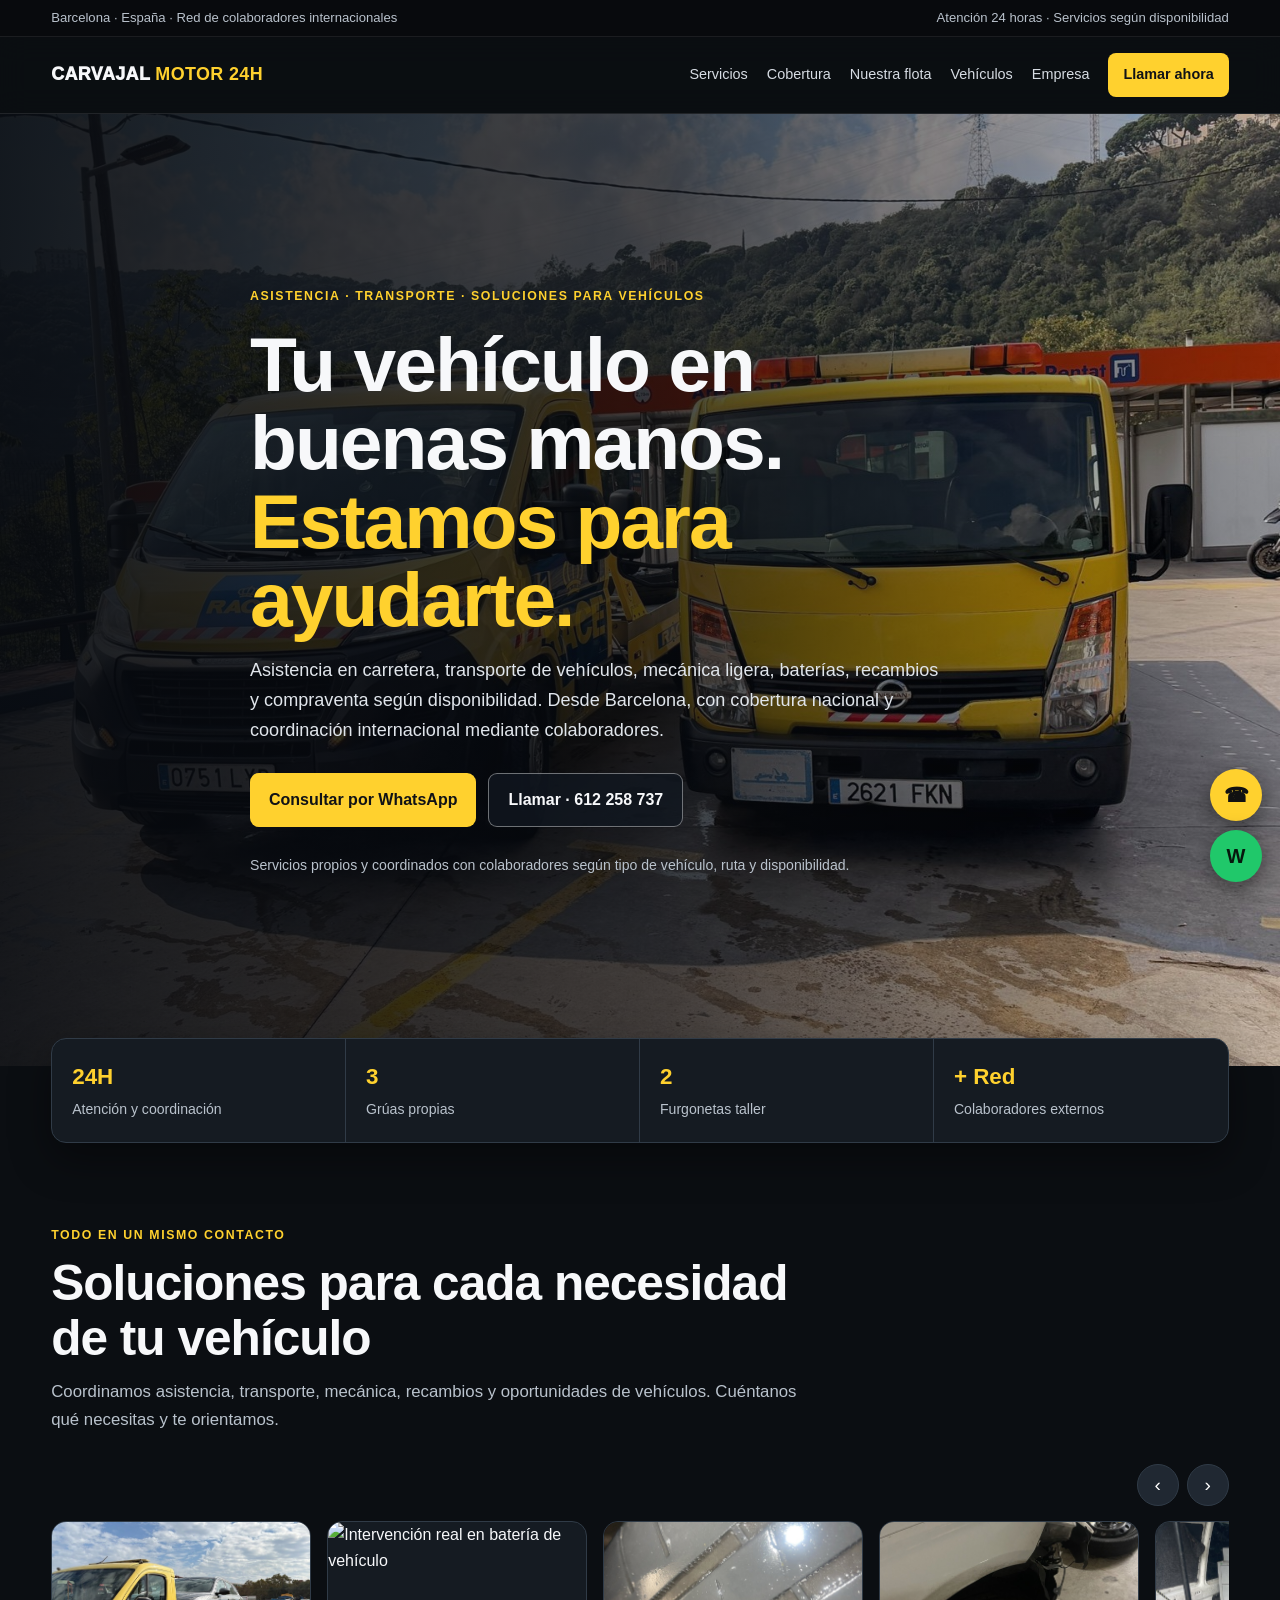
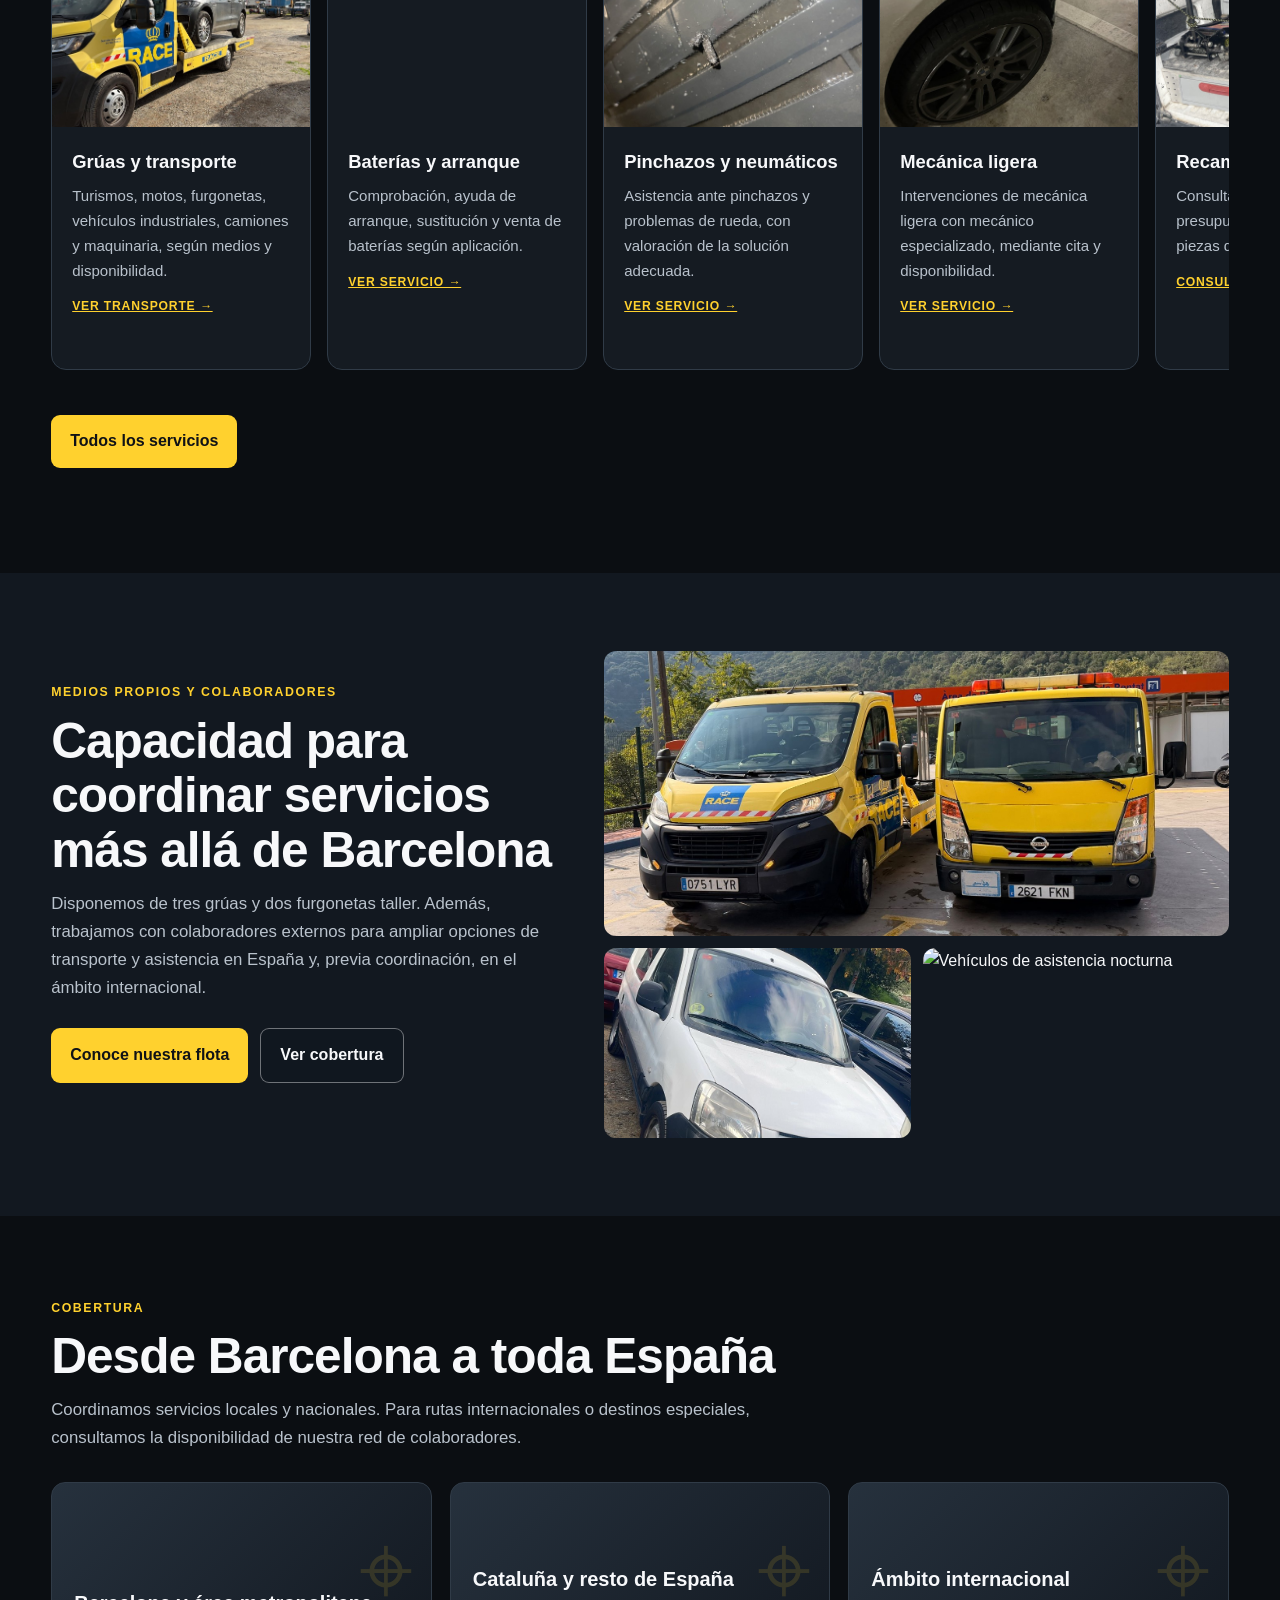
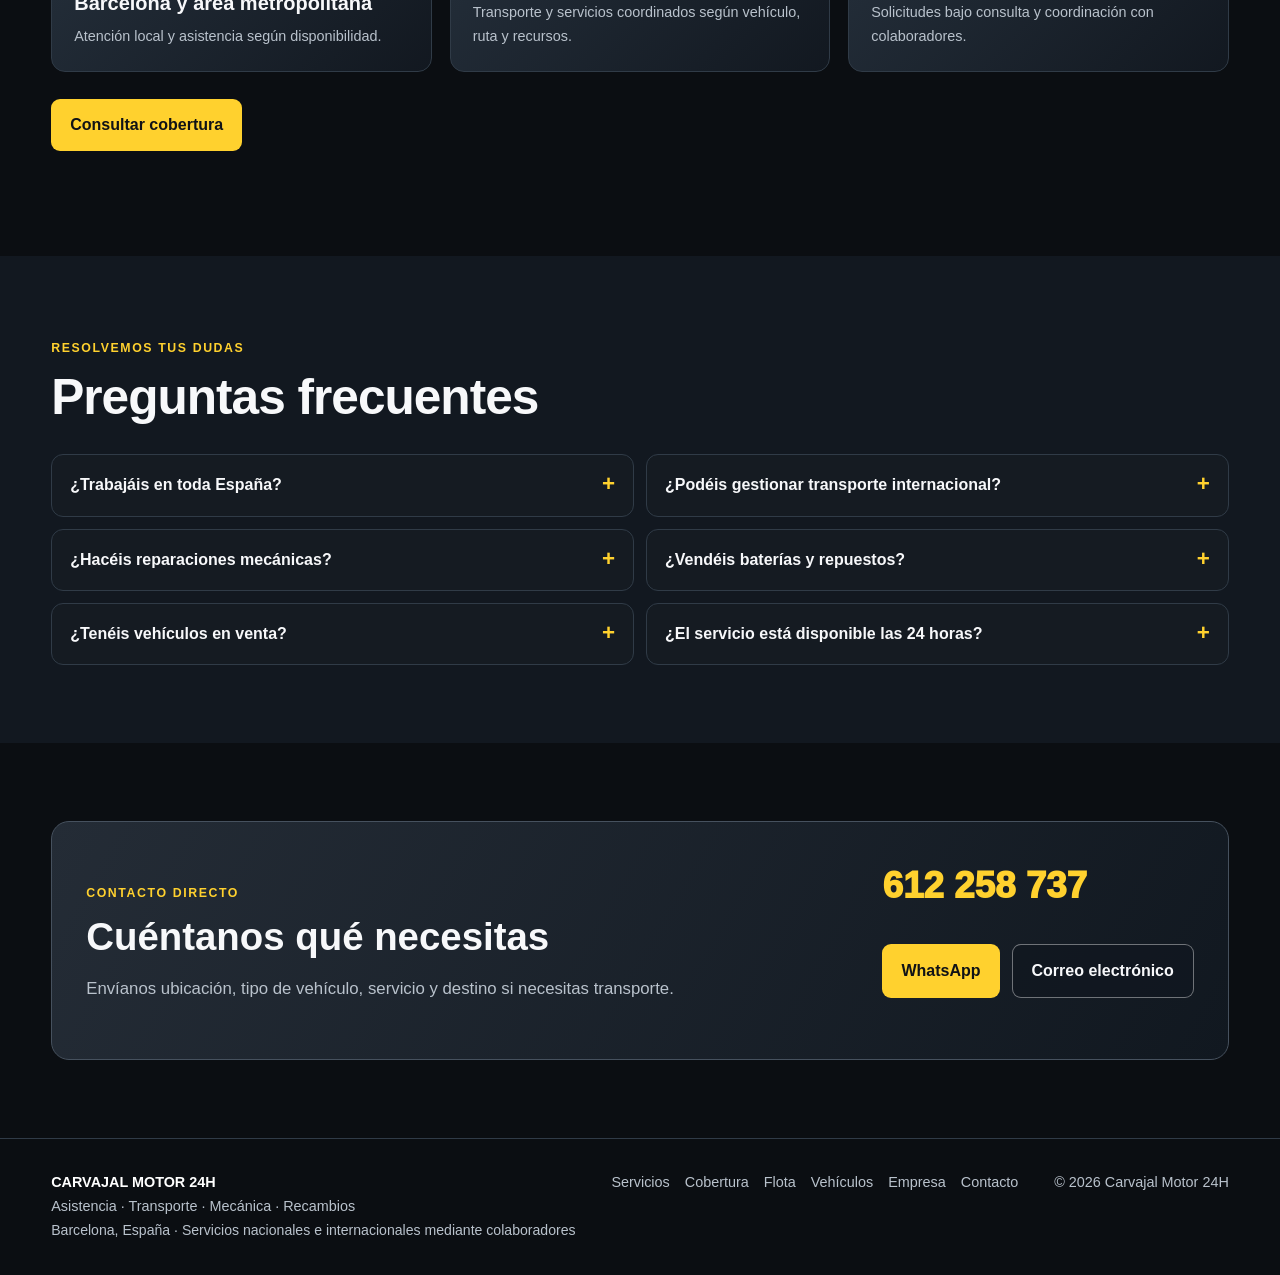
==== commit 572ceb72: "Add files via upload" ====
--- a/index.html
+++ b/index.html
@@ -1,54 +1,12 @@
-<!doctype html>
-<html lang="es">
-<head>
-<meta charset="utf-8">
-<meta name="viewport" content="width=device-width, initial-scale=1">
-<title>Carvajal Motor 24H | Asistencia en carretera en Barcelona</title>
-<meta name="description" content="Carvajal Motor 24H: asistencia en carretera, reparaciones in situ, baterías, arranque, pinchazos y asistencia para motocicletas en Barcelona y alrededores.">
-<meta name="theme-color" content="#101216">
-<meta name="robots" content="index,follow">
-<link rel="canonical" href="https://carvajalmotor24h.es/">
-<meta property="og:type" content="website">
-<meta property="og:title" content="Carvajal Motor 24H | Asistencia en carretera en Barcelona">
-<meta property="og:description" content="Asistencia en carretera y reparaciones in situ en Barcelona y alrededores.">
-<meta property="og:url" content="https://carvajalmotor24h.es/">
-<style>
-:root{--bg:#0c0f13;--panel:#171c22;--panel2:#20262e;--yellow:#ffc928;--white:#f7f8fa;--muted:#b8c0ca;--line:#303944;--max:1160px}
-*{box-sizing:border-box}html{scroll-behavior:smooth;scroll-padding-top:82px}body{margin:0;background:var(--bg);color:var(--white);font:16px/1.65 Inter,Arial,Helvetica,sans-serif}a{color:inherit}.wrap{width:min(var(--max),92%);margin:auto}
-header{position:sticky;top:0;z-index:10;background:#0c0f13ed;backdrop-filter:blur(12px);border-bottom:1px solid #ffffff18}.nav{min-height:76px;display:flex;align-items:center;justify-content:space-between;gap:20px}.brand{font-weight:950;letter-spacing:.5px;font-size:1.12rem;text-decoration:none}.brand b{color:var(--yellow)}.links{display:flex;gap:22px;align-items:center;flex-wrap:wrap}.links a{text-decoration:none;color:#d0d5dc;font-size:.92rem}.links a:hover{color:var(--yellow)}.nav-cta{background:var(--yellow);color:#111!important;padding:9px 15px;border-radius:8px;font-weight:900}
-.hero{position:relative;min-height:650px;display:flex;align-items:center;overflow:hidden;background:linear-gradient(90deg,#080b0feF 0%,#080b0fbf 48%,#080b0f36 100%),url('assets/flota-gruas-juntas.jpg') center 45%/cover no-repeat}.hero:after{content:"";position:absolute;inset:auto 0 0;height:120px;background:linear-gradient(transparent,var(--bg))}.hero-inner{position:relative;z-index:1;padding:95px 0 115px;max-width:780px}.eyebrow{display:inline-flex;align-items:center;gap:9px;color:var(--yellow);font-weight:850;letter-spacing:1.7px;text-transform:uppercase;font-size:.78rem}.eyebrow:before{content:"";width:28px;height:2px;background:var(--yellow)}h1{font-size:clamp(2.65rem,6vw,5.1rem);line-height:1.02;letter-spacing:-2px;margin:20px 0 22px}h1 span{color:var(--yellow)}.hero p{max-width:640px;color:#e0e4e9;font-size:1.15rem}.actions{display:flex;gap:13px;flex-wrap:wrap;margin:30px 0}.btn{display:inline-flex;justify-content:center;align-items:center;gap:9px;padding:14px 20px;border-radius:9px;text-decoration:none;font-weight:900;transition:.2s}.btn:hover{transform:translateY(-2px)}.primary{background:var(--yellow);color:#101216}.secondary{border:1px solid #ffffff70;background:#111820b8}.micro{font-size:.9rem;color:#d1d7df}.trustbar{position:relative;z-index:2;margin-top:-30px}.trustgrid{display:grid;grid-template-columns:repeat(4,1fr);background:var(--panel);border:1px solid var(--line);border-radius:16px;overflow:hidden;box-shadow:0 18px 45px #0005}.trustitem{padding:23px 20px;border-right:1px solid var(--line)}.trustitem:last-child{border:0}.trustitem strong{display:block;color:var(--yellow);font-size:1.55rem;line-height:1.25}.trustitem span{color:var(--muted);font-size:.88rem}
-section{padding:88px 0}.section-head{max-width:740px;margin-bottom:34px}.kicker{color:var(--yellow);text-transform:uppercase;font-weight:850;letter-spacing:1.5px;font-size:.76rem}.section-title{font-size:clamp(2rem,4vw,3.2rem);line-height:1.1;letter-spacing:-1px;margin:10px 0 15px}.lead{color:var(--muted);font-size:1.06rem;margin:0}.services{display:grid;grid-template-columns:repeat(3,1fr);gap:18px}.service{background:var(--panel);border:1px solid var(--line);border-radius:15px;overflow:hidden}.service img{width:100%;height:210px;object-fit:cover;display:block}.service-body{padding:22px}.service h3{margin:0 0 8px;font-size:1.2rem}.service p{margin:0;color:var(--muted);font-size:.95rem}.service .smalltag{display:inline-block;margin-top:15px;color:var(--yellow);font-size:.78rem;font-weight:850;text-transform:uppercase;letter-spacing:.8px}
-.fleet{background:#141920}.fleet-layout{display:grid;grid-template-columns:.85fr 1.15fr;gap:45px;align-items:center}.fleet-copy .lead{margin-bottom:22px}.fleet-list{display:grid;gap:12px;margin:24px 0}.fleet-row{display:flex;gap:14px;align-items:center;padding:13px 15px;background:#ffffff08;border:1px solid #ffffff15;border-radius:10px}.fleet-row b{color:var(--yellow);font-size:1.35rem;min-width:42px}.fleet-row span{color:#d8dde4}.fleet-photo{display:grid;grid-template-columns:1fr 1fr;gap:12px}.fleet-photo img{width:100%;height:210px;object-fit:cover;border-radius:12px}.fleet-photo img:first-child{grid-column:span 2;height:300px}
-.about-grid{display:grid;grid-template-columns:1fr 1fr;gap:42px;align-items:center}.about-img{width:100%;height:450px;object-fit:cover;border-radius:16px;border:1px solid var(--line)}.checks{list-style:none;padding:0;margin:22px 0}.checks li{padding:8px 0;color:#dce1e7}.checks li:before{content:"✓";color:var(--yellow);font-weight:900;margin-right:12px}
-.gallery{background:#141920}.gallery-grid{display:grid;grid-template-columns:repeat(4,1fr);gap:12px}.gallery-grid img{width:100%;height:220px;object-fit:cover;border-radius:11px;border:1px solid #ffffff16}.gallery-grid img:first-child{grid-column:span 2;grid-row:span 2;height:452px}
-.area-grid{display:grid;grid-template-columns:1.1fr .9fr;gap:28px}.area-box{background:var(--panel);border:1px solid var(--line);border-radius:15px;padding:28px}.area-box h3{margin-top:0}.area-box p,.area-box li{color:var(--muted)}.note{border-left:3px solid var(--yellow);padding:12px 16px;background:#ffc92810;color:#dce1e7;border-radius:0 8px 8px 0;margin-top:20px;font-size:.92rem}
-.faq{background:#141920}.faq-list{display:grid;grid-template-columns:1fr 1fr;gap:14px}.faq-item{padding:22px;background:var(--panel);border:1px solid var(--line);border-radius:12px}.faq-item h3{margin:0 0 8px;font-size:1.03rem}.faq-item p{margin:0;color:var(--muted);font-size:.94rem}
-.contact{background:linear-gradient(135deg,#222831,#11161c)}.contact-panel{display:flex;align-items:center;justify-content:space-between;gap:28px;padding:38px;background:linear-gradient(120deg,#2a3039,#171c22);border:1px solid #414a56;border-radius:18px}.contact-panel h2{margin:0 0 8px;font-size:clamp(1.8rem,4vw,2.8rem)}.contact-panel p{margin:0;color:var(--muted)}.contact-number{display:block;font-size:clamp(1.7rem,3vw,2.5rem);font-weight:950;color:var(--yellow);text-decoration:none}
-footer{padding:28px 0;border-top:1px solid var(--line);color:#9ea7b2;font-size:.88rem}.footer-row{display:flex;justify-content:space-between;gap:18px;flex-wrap:wrap}.footer-brand{color:#fff;font-weight:900}
-@media(max-width:800px){.links{gap:12px}.links a:not(.nav-cta){display:none}.hero{min-height:610px;background-position:58% center}.trustgrid{grid-template-columns:1fr 1fr}.trustitem:nth-child(2){border-right:0}.trustitem:nth-child(-n+2){border-bottom:1px solid var(--line)}.services{grid-template-columns:1fr 1fr}.fleet-layout,.about-grid,.area-grid{grid-template-columns:1fr}.gallery-grid{grid-template-columns:1fr 1fr}.gallery-grid img:first-child{grid-column:span 2;grid-row:auto;height:270px}.contact-panel{align-items:flex-start;flex-direction:column}}
-@media(max-width:520px){section{padding:62px 0}.nav{min-height:66px}.brand{font-size:.98rem}.hero-inner{padding:75px 0 100px}h1{letter-spacing:-1.2px}.services{grid-template-columns:1fr}.service img{height:220px}.fleet-photo img{height:150px}.fleet-photo img:first-child{height:220px}.gallery-grid img{height:150px}.gallery-grid img:first-child{height:230px}.faq-list{grid-template-columns:1fr}.contact-panel{padding:25px}.trustitem{padding:17px 13px}.trustitem strong{font-size:1.3rem}}
-</style>
-<script type="application/ld+json">
-{"@context":"https://schema.org","@type":"AutomotiveBusiness","name":"Carvajal Motor 24H","url":"https://carvajalmotor24h.es/","telephone":"+34612258737","areaServed":{"@type":"AdministrativeArea","name":"Barcelona y alrededores"},"description":"Asistencia en carretera y reparaciones in situ en Barcelona y alrededores. Asistencia para baterías, arranque, pinchazos y mecánica ligera. Transporte de motocicletas.","openingHours":"Mo-Su 00:00-23:59"}
-</script>
-</head>
-<body>
-<header><div class="wrap nav"><a class="brand" href="#inicio">CARVAJAL <b>MOTOR 24H</b></a><nav class="links" aria-label="Navegación principal"><a href="#servicios">Servicios</a><a href="#flota">Nuestra flota</a><a href="#nosotros">Empresa</a><a href="#zona">Cobertura</a><a class="nav-cta" href="tel:+34612258737">Llamar ahora</a></nav></div></header>
-<main>
-<section class="hero" id="inicio"><div class="wrap"><div class="hero-inner"><span class="eyebrow">Barcelona y área metropolitana</span><h1>Asistencia en carretera.<br><span>Soluciones sobre ruedas.</span></h1><p>Asistencia en carretera y reparaciones in situ para ayudarte ante averías, problemas de batería, arranque y pinchazos. Un equipo con medios propios y una red de colaboradores.</p><div class="actions"><a class="btn primary" href="tel:+34612258737">☎ Llamar · 612 258 737</a><a class="btn secondary" href="https://wa.me/34612258737?text=Hola%20Carvajal%20Motor%2024H%2C%20necesito%20asistencia." target="_blank" rel="noopener">WhatsApp</a></div><div class="micro">Atención 24 horas · Barcelona y alrededores · Consulta disponibilidad</div></div></div></section>
-<div class="wrap trustbar"><div class="trustgrid"><div class="trustitem"><strong>2</strong><span>Furgonetas taller</span></div><div class="trustitem"><strong>3</strong><span>Grúas de distintas capacidades</span></div><div class="trustitem"><strong>5</strong><span>Vehículos en nuestro núcleo operativo</span></div><div class="trustitem"><strong>+</strong><span>Red de colaboradores externos</span></div></div></div>
-<section id="servicios"><div class="wrap"><div class="section-head"><span class="kicker">Qué hacemos</span><h2 class="section-title">Servicios de asistencia y mecánica ligera</h2><p class="lead">Atención práctica y profesional para incidencias habituales. Explícanos qué le ocurre a tu vehículo y valoramos la mejor solución.</p></div><div class="services">
-<article class="service"><img src="assets/asistencia-pinchazo-1.jpg" alt="Detalle de neumático con objeto incrustado"><div class="service-body"><h3>Pinchazos y neumáticos</h3><p>Asistencia ante pinchazos y problemas de rueda. Valoramos la reparación o solución adecuada según el estado del neumático.</p><span class="smalltag">Asistencia in situ</span></div></article>
-<article class="service"><img src="assets/asistencia-bateria.jpg" alt="Intervención en batería de vehículo"><div class="service-body"><h3>Batería y arranque</h3><p>Ayuda ante problemas de batería, falta de arranque y comprobaciones básicas en el lugar donde se encuentra el vehículo.</p><span class="smalltag">Asistencia en carretera</span></div></article>
-<article class="service"><img src="assets/reparacion-rueda.jpg" alt="Trabajo mecánico en la zona de rueda"><div class="service-body"><h3>Mecánica ligera</h3><p>Pequeñas intervenciones y comprobaciones para resolver incidencias habituales, según diagnóstico y medios disponibles.</p><span class="smalltag">Reparaciones in situ</span></div></article>
-</div><div class="note">El transporte/remolque que anunciamos directamente es exclusivamente para motocicletas. Para otros servicios, consulta disponibilidad y condiciones.</div></div></section>
-<section class="fleet" id="flota"><div class="wrap fleet-layout"><div class="fleet-copy"><span class="kicker">Medios operativos</span><h2 class="section-title">Una flota propia y una red de apoyo</h2><p class="lead">Contamos con una estructura de vehículos propia y colaboradores externos que nos permiten ampliar los recursos disponibles para atender servicios en Barcelona y alrededores.</p><div class="fleet-list"><div class="fleet-row"><b>02</b><span>Furgonetas taller para asistencia y reparaciones in situ</span></div><div class="fleet-row"><b>02</b><span>Grúas con MMA de 3.500 kg</span></div><div class="fleet-row"><b>01</b><span>Grúa con MMA de 4.500 kg</span></div><div class="fleet-row"><b>+</b><span>Colaboradores externos para ampliar la capacidad de respuesta</span></div></div><p class="micro">Los servicios se asignan según disponibilidad, características del vehículo y autorizaciones aplicables.</p></div><div class="fleet-photo"><img src="assets/flota-gruas-juntas.jpg" alt="Dos vehículos de grúa de la flota"><img src="assets/furgoneta-taller-frontal.jpg" alt="Furgoneta taller"><img src="assets/grua-vehiculo-carretera.jpg" alt="Servicio de asistencia con plataforma"></div></div></section>
-<section id="nosotros"><div class="wrap about-grid"><div><span class="kicker">Carvajal Motor 24H</span><h2 class="section-title">Cercanía, medios y capacidad de respuesta</h2><p class="lead">Trabajamos para ofrecer asistencia en carretera y soluciones in situ con un enfoque directo: escuchar la incidencia, valorar qué necesita el vehículo y coordinar los medios adecuados.</p><ul class="checks"><li>Furgonetas equipadas para intervenciones in situ.</li><li>Flota propia de vehículos de asistencia.</li><li>Red de colaboradores externos.</li><li>Atención en Barcelona y municipios cercanos.</li></ul><a class="btn primary" href="https://wa.me/34612258737?text=Hola%2C%20quiero%20consultar%20un%20servicio." target="_blank" rel="noopener">Consultar un servicio</a></div><img class="about-img" src="assets/interior-furgoneta-2.jpg" alt="Equipamiento interior de una furgoneta taller"></div></section>
-<section class="gallery"><div class="wrap"><div class="section-head"><span class="kicker">Trabajo real</span><h2 class="section-title">Nuestros medios y trabajos</h2><p class="lead">Una muestra de vehículos, equipamiento e intervenciones realizadas.</p></div><div class="gallery-grid"><img src="assets/grua-ferrari-plataforma.jpg" alt="Vehículo deportivo transportado sobre plataforma"><img src="assets/interior-furgoneta-1.jpg" alt="Equipamiento de furgoneta taller"><img src="assets/asistencia-pinchazo-2.jpg" alt="Detalle de pinchazo en neumático"><img src="assets/asistencia-mecanica.jpg" alt="Vehículos de asistencia"><img src="assets/furgoneta-taller-lateral.jpg" alt="Furgoneta de asistencia"></div></div></section>
-<section id="zona"><div class="wrap area-grid"><div><span class="kicker">Dónde trabajamos</span><h2 class="section-title">Barcelona y alrededores</h2><p class="lead">Prestamos servicios en Barcelona y área metropolitana. Indícanos tu ubicación para confirmar desplazamiento, disponibilidad y tipo de asistencia.</p><div class="actions"><a class="btn primary" href="https://wa.me/34612258737?text=Hola%2C%20necesito%20asistencia.%20Mi%20ubicaci%C3%B3n%20es%3A" target="_blank" rel="noopener">Enviar ubicación por WhatsApp</a></div></div><div class="area-box"><h3>Para agilizar la atención</h3><ul><li>Ubicación o municipio.</li><li>Marca y modelo del vehículo.</li><li>Descripción de la avería.</li><li>Si necesitas asistencia in situ o asistencia para motocicleta.</li></ul></div></div></section>
-<section class="faq"><div class="wrap"><div class="section-head"><span class="kicker">Información útil</span><h2 class="section-title">Preguntas frecuentes</h2></div><div class="faq-list"><article class="faq-item"><h3>¿En qué zona trabajáis?</h3><p>En Barcelona y alrededores. Confirma tu ubicación por teléfono o WhatsApp.</p></article><article class="faq-item"><h3>¿Ofrecéis asistencia 24 horas?</h3><p>Atendemos consultas las 24 horas. La asignación del servicio depende de disponibilidad y tipo de incidencia.</p></article><article class="faq-item"><h3>¿Qué tipo de reparaciones realizáis?</h3><p>Asistencia de batería y arranque, pinchazos y pequeñas intervenciones de mecánica ligera, según el caso.</p></article><article class="faq-item"><h3>¿Realizáis remolque de coches?</h3><p>El servicio de transporte/remolque que anunciamos directamente es exclusivamente para motocicletas. Consulta otras necesidades por teléfono.</p></article></div></div></section>
-<section class="contact" id="contacto"><div class="wrap"><div class="contact-panel"><div><span class="kicker">Estamos para ayudarte</span><h2>¿Necesitas asistencia?</h2><p>Cuéntanos dónde estás y qué le ocurre a tu vehículo.</p></div><div><a class="contact-number" href="tel:+34612258737">612 258 737</a><div class="actions"><a class="btn primary" href="tel:+34612258737">Llamar ahora</a><a class="btn secondary" href="https://wa.me/34612258737?text=Hola%20Carvajal%20Motor%2024H" target="_blank" rel="noopener">WhatsApp</a></div></div></div></div></section>
-</main>
-<footer><div class="wrap footer-row"><span class="footer-brand">CARVAJAL MOTOR 24H</span><span>Asistencia en carretera · Reparaciones in situ · Asistencia para motocicletas</span><span>© <span id="year"></span> Carvajal Motor 24H</span></div></footer>
-<script>document.getElementById('year').textContent=new Date().getFullYear();</script>
-</body></html>
+<!doctype html><html lang="es"><head><meta charset="utf-8"><meta name="viewport" content="width=device-width,initial-scale=1"><meta name="theme-color" content="#0b0e12"><meta name="robots" content="index,follow"><link rel="stylesheet" href="styles.css"><title>Carvajal Motor 24H | Asistencia, transporte y mecánica</title><meta name="description" content="Asistencia en carretera, grúas y transporte de vehículos, mecánica ligera, baterías, repuestos y compraventa según disponibilidad. Barcelona, España e internacional mediante colaboradores."><link rel="canonical" href="https://carvajalmotor24h.es/"></head><body><div class="topline"><div class="wrap"><span>Barcelona · España · Red de colaboradores internacionales</span><span>Atención 24 horas · Servicios según disponibilidad</span></div></div><header class="site-header"><div class="wrap nav"><a class="brand" href="index.html">CARVAJAL <b>MOTOR 24H</b></a><nav class="navlinks"><a href="servicios.html">Servicios</a><a href="zonas.html">Cobertura</a><a href="flota.html">Nuestra flota</a><a href="vehiculos.html">Vehículos</a><a href="empresa.html">Empresa</a><a class="nav-cta" href="tel:+34612258737">Llamar ahora</a></nav><button class="menu-btn" data-menu-open aria-label="Abrir menú">☰</button></div></header><div class="drawer"><div class="drawer-panel"><button class="drawer-close" data-menu-close aria-label="Cerrar">×</button><a href="index.html">Inicio</a><a href="servicios.html">Servicios</a><a href="zonas.html">Cobertura y localidades</a><a href="flota.html">Nuestra flota</a><a href="vehiculos.html">Vehículos y compraventa</a><a href="empresa.html">Empresa</a><a href="index.html#contacto">Contacto</a><a href="tel:+34612258737">Llamar · 612 258 737</a></div></div><main><section class="hero"><div class="wrap hero-inner"><span class="eyebrow">Asistencia · Transporte · Soluciones para vehículos</span><h1>Tu vehículo en buenas manos. <span>Estamos para ayudarte.</span></h1><p>Asistencia en carretera, transporte de vehículos, mecánica ligera, baterías, recambios y compraventa según disponibilidad. Desde Barcelona, con cobertura nacional y coordinación internacional mediante colaboradores.</p><div class="actions"><a class="btn primary" href="https://wa.me/34612258737?text=Hola%20Carvajal%20Motor%2024H,%20necesito%20informaci%C3%B3n" target="_blank" rel="noopener">Consultar por WhatsApp</a><a class="btn" href="tel:+34612258737">Llamar · 612 258 737</a></div><div class="small">Servicios propios y coordinados con colaboradores según tipo de vehículo, ruta y disponibilidad.</div></div></section><div class="wrap trustbar"><div class="trustgrid"><div class="trustitem"><strong>24H</strong><span>Atención y coordinación</span></div><div class="trustitem"><strong>3</strong><span>Grúas propias</span></div><div class="trustitem"><strong>2</strong><span>Furgonetas taller</span></div><div class="trustitem"><strong>+ Red</strong><span>Colaboradores externos</span></div></div></div>
+<section><div class="wrap"><div class="section-head"><span class="kicker">Todo en un mismo contacto</span><h2 class="section-title">Soluciones para cada necesidad de tu vehículo</h2><p class="lead">Coordinamos asistencia, transporte, mecánica, recambios y oportunidades de vehículos. Cuéntanos qué necesitas y te orientamos.</p></div><div class="carousel-wrap"><div class="carousel-controls"><button class="circle-btn" data-carousel-prev aria-label="Anterior">‹</button><button class="circle-btn" data-carousel-next aria-label="Siguiente">›</button></div><div class="carousel">
+<article class="card"><img src="assets/grua-vehiculo-carretera.jpg" alt="Grúa de asistencia en carretera"><div class="card-body"><h3>Grúas y transporte</h3><p>Turismos, motos, furgonetas, vehículos industriales, camiones y maquinaria, según medios y disponibilidad.</p><a class="tag" href="servicios.html#transporte">Ver transporte →</a></div></article>
+<article class="card"><img src="assets/asistencia-bateria-real.jpg" alt="Intervención real en batería de vehículo"><div class="card-body"><h3>Baterías y arranque</h3><p>Comprobación, ayuda de arranque, sustitución y venta de baterías según aplicación.</p><a class="tag" href="servicios.html#baterias">Ver servicio →</a></div></article>
+<article class="card"><img src="assets/asistencia-pinchazo-1.jpg" alt="Neumático con pinchazo"><div class="card-body"><h3>Pinchazos y neumáticos</h3><p>Asistencia ante pinchazos y problemas de rueda, con valoración de la solución adecuada.</p><a class="tag" href="servicios.html#neumaticos">Ver servicio →</a></div></article>
+<article class="card"><img src="assets/asistencia-mecanica.jpg" alt="Intervención mecánica en vehículo"><div class="card-body"><h3>Mecánica ligera</h3><p>Intervenciones de mecánica ligera con mecánico especializado, mediante cita y disponibilidad.</p><a class="tag" href="servicios.html#mecanica">Ver servicio →</a></div></article>
+<article class="card"><img src="assets/interior-furgoneta-1.jpg" alt="Equipamiento de furgoneta taller"><div class="card-body"><h3>Recambios y repuestos</h3><p>Consulta disponibilidad y presupuesto para baterías y piezas de vehículo.</p><a class="tag" href="servicios.html#recambios">Consultar →</a></div></article>
+<article class="card"><img src="assets/grua-ferrari-plataforma.jpg" alt="Vehículo transportado en plataforma"><div class="card-body"><h3>Compraventa de vehículos</h3><p>Consulta por vehículos disponibles, búsqueda e intermediación según existencias.</p><a class="tag" href="vehiculos.html">Ver oportunidades →</a></div></article></div></div><div class="actions"><a class="btn primary" href="servicios.html">Todos los servicios</a></div></div></section>
+<section class="dark-section"><div class="wrap fleet-layout"><div><span class="kicker">Medios propios y colaboradores</span><h2 class="section-title">Capacidad para coordinar servicios más allá de Barcelona</h2><p class="lead">Disponemos de tres grúas y dos furgonetas taller. Además, trabajamos con colaboradores externos para ampliar opciones de transporte y asistencia en España y, previa coordinación, en el ámbito internacional.</p><div class="actions"><a class="btn primary" href="flota.html">Conoce nuestra flota</a><a class="btn" href="zonas.html">Ver cobertura</a></div></div><div class="photo-grid"><img src="assets/flota-gruas-juntas.jpg" alt="Vehículos de la flota propia"><img src="assets/furgoneta-taller-frontal.jpg" alt="Furgoneta taller propia"><img src="assets/flota-asistencia-nocturna.jpg" alt="Vehículos de asistencia nocturna"></div></div></section>
+<section><div class="wrap"><div class="section-head"><span class="kicker">Cobertura</span><h2 class="section-title">Desde Barcelona a toda España</h2><p class="lead">Coordinamos servicios locales y nacionales. Para rutas internacionales o destinos especiales, consultamos la disponibilidad de nuestra red de colaboradores.</p></div><div class="cards"><article class="zone-card"><h3>Barcelona y área metropolitana</h3><p>Atención local y asistencia según disponibilidad.</p></article><article class="zone-card"><h3>Cataluña y resto de España</h3><p>Transporte y servicios coordinados según vehículo, ruta y recursos.</p></article><article class="zone-card"><h3>Ámbito internacional</h3><p>Solicitudes bajo consulta y coordinación con colaboradores.</p></article></div><div class="actions"><a class="btn primary" href="zonas.html">Consultar cobertura</a></div></div></section>
+<section class="dark-section"><div class="wrap"><div class="section-head"><span class="kicker">Resolvemos tus dudas</span><h2 class="section-title">Preguntas frecuentes</h2></div><div class="faq-list"><details class="faq-item"><summary>¿Trabajáis en toda España?</summary><p>Sí. Coordinamos servicios en toda España. La prestación depende del tipo de vehículo, ruta, medios necesarios y disponibilidad propia o de colaboradores.</p></details><details class="faq-item"><summary>¿Podéis gestionar transporte internacional?</summary><p>Podemos estudiar solicitudes internacionales y coordinar opciones con colaboradores. Confirma origen, destino y características del vehículo para valorar la viabilidad.</p></details><details class="faq-item"><summary>¿Hacéis reparaciones mecánicas?</summary><p>Realizamos mecánica ligera con mecánico especializado, mediante cita previa y según agenda, diagnóstico y disponibilidad.</p></details><details class="faq-item"><summary>¿Vendéis baterías y repuestos?</summary><p>Sí. Puedes consultar por WhatsApp indicando marca, modelo, año y, si es posible, matrícula o referencia de la pieza.</p></details><details class="faq-item"><summary>¿Tenéis vehículos en venta?</summary><p>La compraventa y la intermediación se gestionan según existencias y oportunidades disponibles. Consulta qué vehículos hay en cada momento.</p></details><details class="faq-item"><summary>¿El servicio está disponible las 24 horas?</summary><p>Atendemos consultas y coordinamos solicitudes las 24 horas. La ejecución concreta se confirma según disponibilidad y características del servicio.</p></details></div></div></section>
+<section id="contacto"><div class="wrap"><div class="contact-band"><div><span class="kicker">Contacto directo</span><h2>Cuéntanos qué necesitas</h2><p class="lead">Envíanos ubicación, tipo de vehículo, servicio y destino si necesitas transporte.</p></div><div><a class="phone" href="tel:+34612258737">612 258 737</a><div class="actions"><a class="btn primary" href="https://wa.me/34612258737?text=Hola%20Carvajal%20Motor%2024H" target="_blank" rel="noopener">WhatsApp</a><a class="btn" href="mailto:info@carvajalmotor24h.es">Correo electrónico</a></div></div></div></div></section></main><footer><div class="wrap footer-grid"><div><strong style="color:#fff">CARVAJAL MOTOR 24H</strong><br>Asistencia · Transporte · Mecánica · Recambios<br><span class="small">Barcelona, España · Servicios nacionales e internacionales mediante colaboradores</span></div><div class="footer-links"><a href="servicios.html">Servicios</a><a href="zonas.html">Cobertura</a><a href="flota.html">Flota</a><a href="vehiculos.html">Vehículos</a><a href="empresa.html">Empresa</a><a href="index.html#contacto">Contacto</a></div><div>© 2026 Carvajal Motor 24H</div></div></footer><div class="sticky-actions"><a class="call" href="tel:+34612258737" aria-label="Llamar">☎</a><a class="wa" href="https://wa.me/34612258737?text=Hola%20Carvajal%20Motor%2024H" target="_blank" rel="noopener" aria-label="WhatsApp">W</a></div><script src="script.js"></script></body></html>
--- a/styles.css
+++ b/styles.css
@@ -0,0 +1 @@
+ :root{--bg:#0b0e12;--panel:#151b22;--panel2:#202832;--yellow:#ffd12e;--white:#f7f8fa;--muted:#b9c2cc;--line:#303b47;--max:1180px}*{box-sizing:border-box}html{scroll-behavior:smooth;scroll-padding-top:90px}body{margin:0;background:var(--bg);color:var(--white);font:16px/1.65 Inter,Arial,sans-serif}a{color:inherit}.wrap{width:min(var(--max),92%);margin:auto}.topline{background:#080a0d;border-bottom:1px solid #ffffff14;font-size:.82rem;color:var(--muted)}.topline .wrap{display:flex;justify-content:space-between;gap:10px;padding:7px 0}.site-header{position:sticky;top:0;z-index:50;background:#0b0e12ed;backdrop-filter:blur(14px);border-bottom:1px solid #ffffff18}.nav{min-height:76px;display:flex;align-items:center;justify-content:space-between;gap:18px}.brand{font-weight:950;letter-spacing:.4px;text-decoration:none;font-size:1.12rem;white-space:nowrap}.brand b{color:var(--yellow)}.navlinks{display:flex;align-items:center;gap:19px}.navlinks a{text-decoration:none;color:#d6dce3;font-size:.9rem}.navlinks a:hover,.navlinks a.active{color:var(--yellow)}.nav-cta,.btn.primary{background:var(--yellow);color:#101216!important;border:0}.nav-cta{padding:10px 15px;border-radius:8px;font-weight:900;text-decoration:none}.menu-btn{display:none;border:1px solid var(--line);background:var(--panel);color:white;border-radius:9px;padding:9px 12px;font-size:1.2rem}.drawer{display:none;position:fixed;inset:0;z-index:100;background:#0009}.drawer.open{display:block}.drawer-panel{margin-left:auto;width:min(360px,88vw);height:100%;background:#111820;padding:24px;display:flex;flex-direction:column;gap:15px;box-shadow:-20px 0 60px #0008}.drawer-panel a{padding:12px 8px;border-bottom:1px solid var(--line);text-decoration:none;font-weight:700}.drawer-close{align-self:flex-end;background:none;border:0;color:white;font-size:2rem}.hero{position:relative;min-height:620px;display:flex;align-items:center;overflow:hidden;background:linear-gradient(90deg,#070a0fee 0%,#070a0fbd 52%,#070a0f30 100%),url('assets/flota-gruas-juntas.jpg') center 48%/cover no-repeat}.hero-inner{position:relative;z-index:1;padding:90px 0 110px;max-width:780px}.eyebrow,.kicker{color:var(--yellow);font-size:.77rem;font-weight:900;letter-spacing:1.6px;text-transform:uppercase}.hero h1{font-size:clamp(2.7rem,6vw,5.3rem);line-height:1.02;letter-spacing:-2px;margin:17px 0}.hero h1 span{color:var(--yellow)}.hero p{font-size:1.13rem;color:#e0e5eb;max-width:690px}.actions{display:flex;gap:12px;flex-wrap:wrap;margin:27px 0}.btn{display:inline-flex;justify-content:center;align-items:center;gap:9px;padding:13px 19px;border-radius:9px;text-decoration:none;font-weight:900;border:1px solid #ffffff65;background:#111820c9}.btn:hover,.nav-cta:hover{transform:translateY(-2px)}.trustbar{position:relative;margin-top:-28px;z-index:3}.trustgrid{display:grid;grid-template-columns:repeat(4,1fr);background:var(--panel);border:1px solid var(--line);border-radius:15px;overflow:hidden;box-shadow:0 16px 40px #0006}.trustitem{padding:20px;border-right:1px solid var(--line)}.trustitem:last-child{border:0}.trustitem strong{display:block;color:var(--yellow);font-size:1.4rem}.trustitem span{font-size:.88rem;color:var(--muted)}section{padding:78px 0}.section-head{max-width:760px;margin-bottom:30px}.section-title{font-size:clamp(2rem,4vw,3.1rem);line-height:1.1;letter-spacing:-1px;margin:9px 0 13px}.lead{color:var(--muted);font-size:1.05rem;margin:0}.cards{display:grid;grid-template-columns:repeat(3,1fr);gap:18px}.card{background:var(--panel);border:1px solid var(--line);border-radius:15px;overflow:hidden;min-width:0}.card img{display:block;width:100%;height:205px;object-fit:cover}.card-body{padding:20px}.card h3{font-size:1.15rem;margin:0 0 7px}.card p{color:var(--muted);font-size:.94rem;margin:0}.tag{display:inline-block;margin-top:13px;color:var(--yellow);font-size:.76rem;font-weight:900;letter-spacing:.8px;text-transform:uppercase}.carousel-wrap{position:relative}.carousel{display:grid;grid-auto-flow:column;grid-auto-columns:minmax(260px,31%);gap:16px;overflow-x:auto;scroll-snap-type:x mandatory;scroll-behavior:smooth;padding:3px 2px 18px;scrollbar-color:var(--yellow) #222}.carousel>.card{scroll-snap-align:start}.carousel-controls{display:flex;gap:8px;justify-content:flex-end;margin:0 0 12px}.circle-btn{background:var(--panel2);border:1px solid var(--line);color:white;border-radius:50%;width:42px;height:42px;font-size:1.2rem;cursor:pointer}.dark-section{background:#121820}.fleet-layout,.split{display:grid;grid-template-columns:.9fr 1.1fr;gap:42px;align-items:center}.fleet-list{display:grid;gap:10px;margin:22px 0}.fleet-row{display:flex;gap:14px;align-items:center;padding:13px 15px;background:#ffffff08;border:1px solid #ffffff16;border-radius:10px}.fleet-row b{color:var(--yellow);font-size:1.2rem;min-width:42px}.fleet-row span{color:#dce1e7}.photo-grid{display:grid;grid-template-columns:1fr 1fr;gap:12px}.photo-grid img{width:100%;height:190px;object-fit:cover;border-radius:12px}.photo-grid img:first-child{grid-column:span 2;height:285px}.notice{background:#241f10;border-left:4px solid var(--yellow);padding:14px 17px;border-radius:8px;color:#e9e1c8;font-size:.92rem;margin-top:20px}.faq-list{display:grid;grid-template-columns:1fr 1fr;gap:12px}.faq-item{background:var(--panel);border:1px solid var(--line);border-radius:12px;padding:0 18px}.faq-item summary{cursor:pointer;list-style:none;padding:17px 28px 17px 0;font-weight:800;position:relative}.faq-item summary::-webkit-details-marker{display:none}.faq-item summary:after{content:'+';position:absolute;right:0;color:var(--yellow);font-size:1.4rem;top:11px}.faq-item[open] summary:after{content:'−'}.faq-item p{color:var(--muted);margin:0 0 18px}.contact-band{background:linear-gradient(120deg,#242c36,#111820);border:1px solid #46515e;border-radius:18px;padding:34px;display:flex;justify-content:space-between;align-items:center;gap:25px}.contact-band h2{margin:0 0 7px;font-size:clamp(1.7rem,3vw,2.5rem)}.phone{display:block;color:var(--yellow);font-weight:950;font-size:clamp(1.7rem,3vw,2.3rem);text-decoration:none}.page-hero{padding:85px 0 65px;background:linear-gradient(90deg,#080b0fee,#080b0f80),url('assets/grua-vehiculo-carretera.jpg') center/cover}.page-hero h1{font-size:clamp(2.5rem,5vw,4.4rem);line-height:1.04;margin:12px 0}.page-hero p{max-width:760px;color:#e0e5eb;font-size:1.08rem}.zone-card{position:relative;min-height:190px;background:linear-gradient(135deg,#26313d,#121820);border:1px solid var(--line);border-radius:14px;padding:22px;display:flex;flex-direction:column;justify-content:flex-end;overflow:hidden}.zone-card:before{content:'⌖';position:absolute;right:18px;top:8px;color:#ffd12e22;font-size:6rem}.zone-card h3{margin:0;font-size:1.25rem}.zone-card p{margin:5px 0 0;color:var(--muted);font-size:.9rem}.vehicle-box{background:var(--panel);border:1px solid var(--line);padding:26px;border-radius:14px}.vehicle-box h3{margin-top:0}.form-row{display:grid;grid-template-columns:1fr 1fr;gap:12px}.field{width:100%;padding:13px;border:1px solid var(--line);border-radius:8px;background:#0b0e12;color:white;font:inherit}.field.full{grid-column:1/-1}footer{border-top:1px solid var(--line);padding:32px 0;color:var(--muted);font-size:.9rem}.footer-grid{display:flex;justify-content:space-between;gap:20px;flex-wrap:wrap}.footer-links{display:flex;gap:15px;flex-wrap:wrap}.footer-links a{text-decoration:none}.sticky-actions{position:fixed;z-index:40;right:18px;bottom:18px;display:flex;flex-direction:column;gap:9px}.sticky-actions a{width:52px;height:52px;border-radius:50%;display:grid;place-items:center;text-decoration:none;font-size:1.25rem;font-weight:900;box-shadow:0 6px 22px #0007}.sticky-actions .wa{background:#20c86a;color:#06180d}.sticky-actions .call{background:var(--yellow);color:#111}.small{font-size:.88rem;color:var(--muted)}@media(max-width:850px){.navlinks{display:none}.menu-btn{display:block}.cards{grid-template-columns:repeat(2,1fr)}.carousel{grid-auto-columns:minmax(250px,72%)}.fleet-layout,.split{grid-template-columns:1fr}.trustgrid{grid-template-columns:1fr 1fr}.trustitem:nth-child(2){border-right:0}.trustitem:nth-child(-n+2){border-bottom:1px solid var(--line)}.contact-band{align-items:flex-start;flex-direction:column}}@media(max-width:560px){.topline .wrap{font-size:.73rem}.hero{min-height:590px;background-position:58% center}.hero-inner{padding:75px 0 100px}.hero h1{letter-spacing:-1px}.cards{grid-template-columns:1fr}.carousel{grid-auto-columns:86%}section{padding:60px 0}.card img{height:220px}.faq-list{grid-template-columns:1fr}.photo-grid img{height:145px}.photo-grid img:first-child{height:210px}.form-row{grid-template-columns:1fr}.footer-grid{flex-direction:column}.trustitem{padding:15px}.trustitem strong{font-size:1.2rem}}
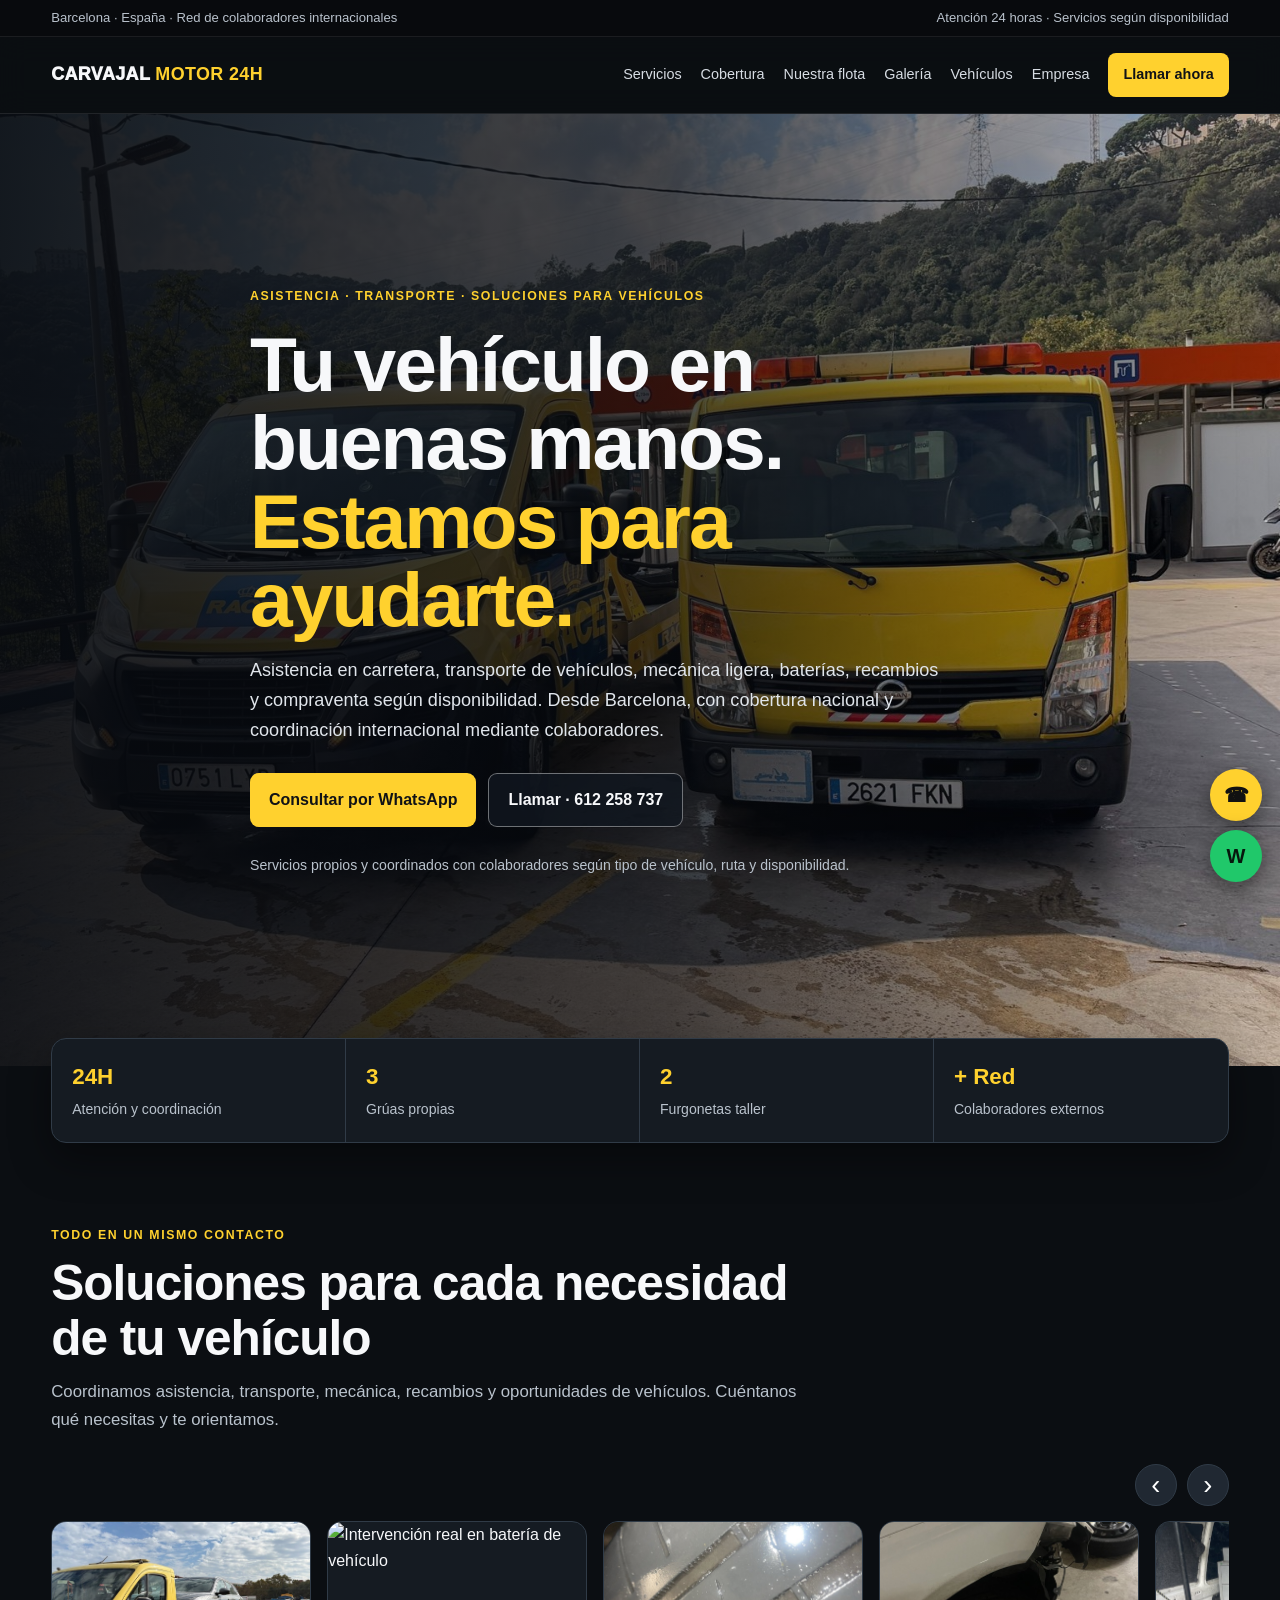
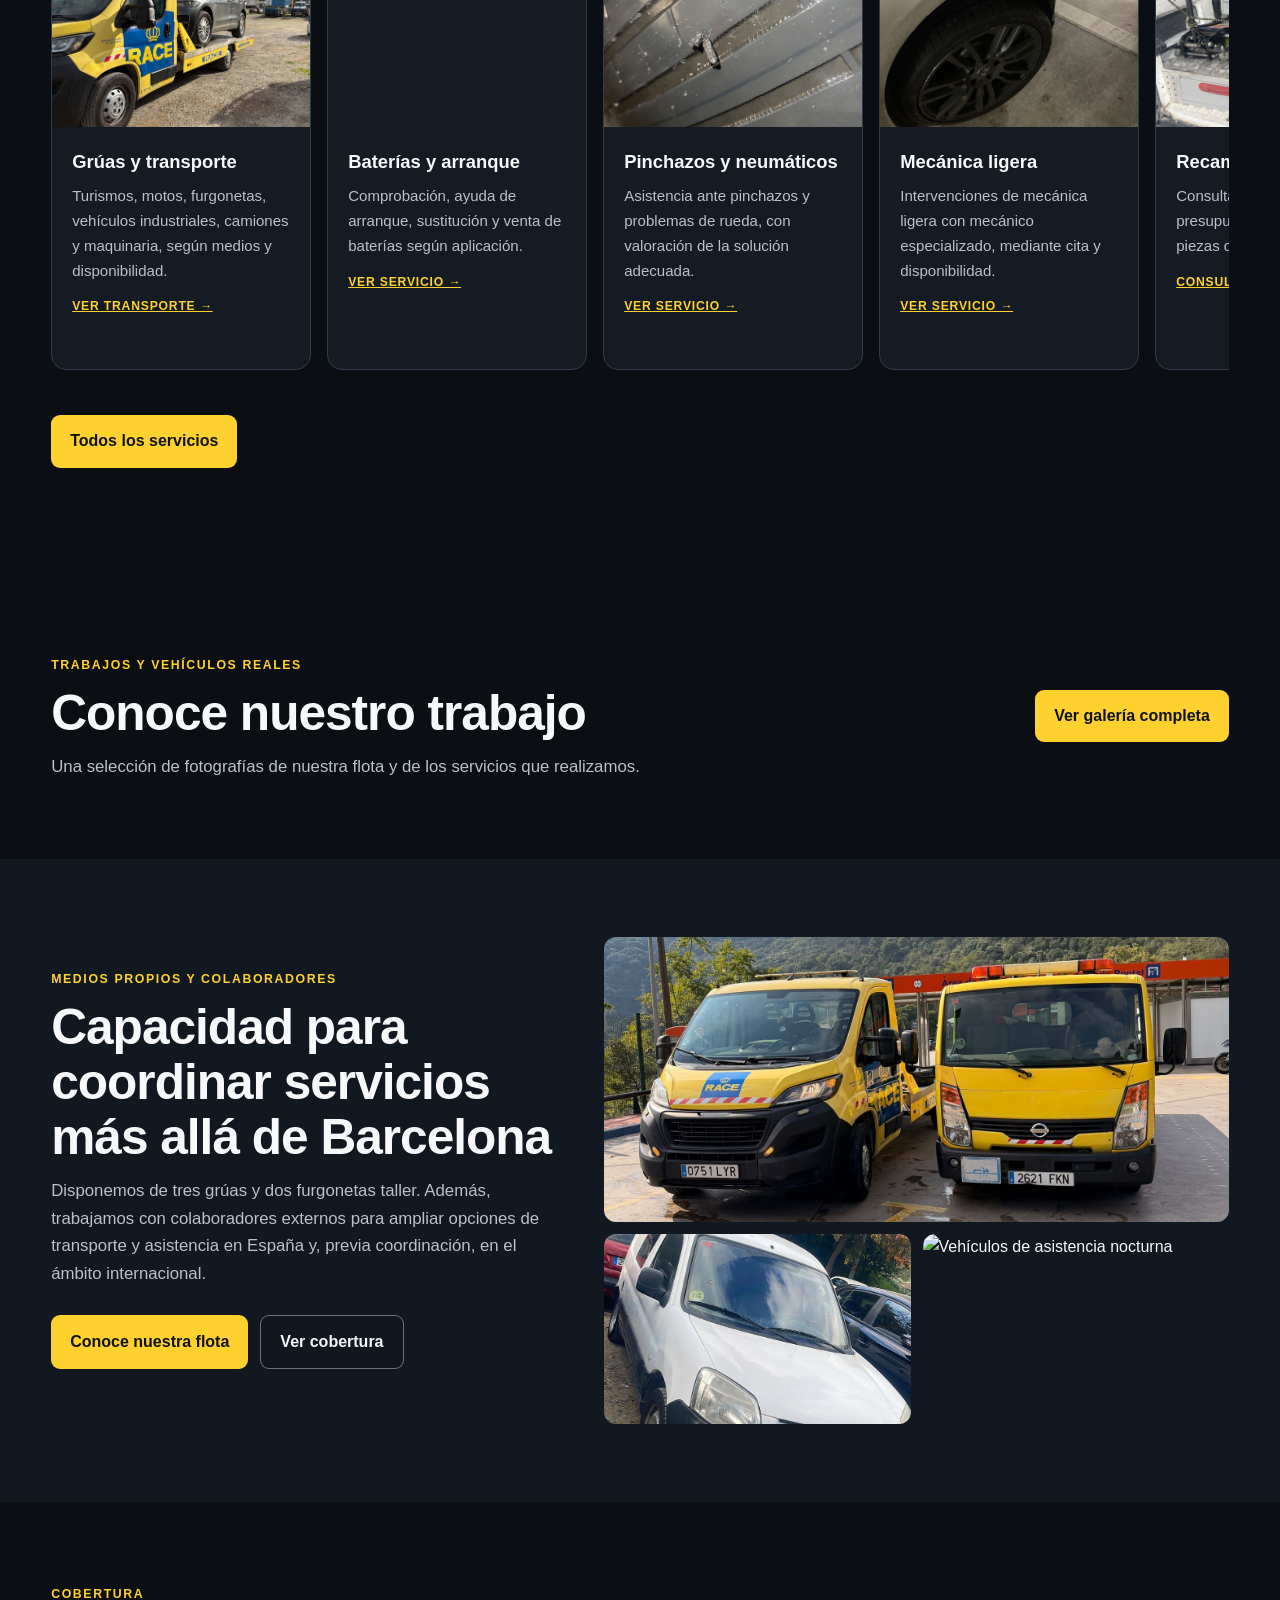
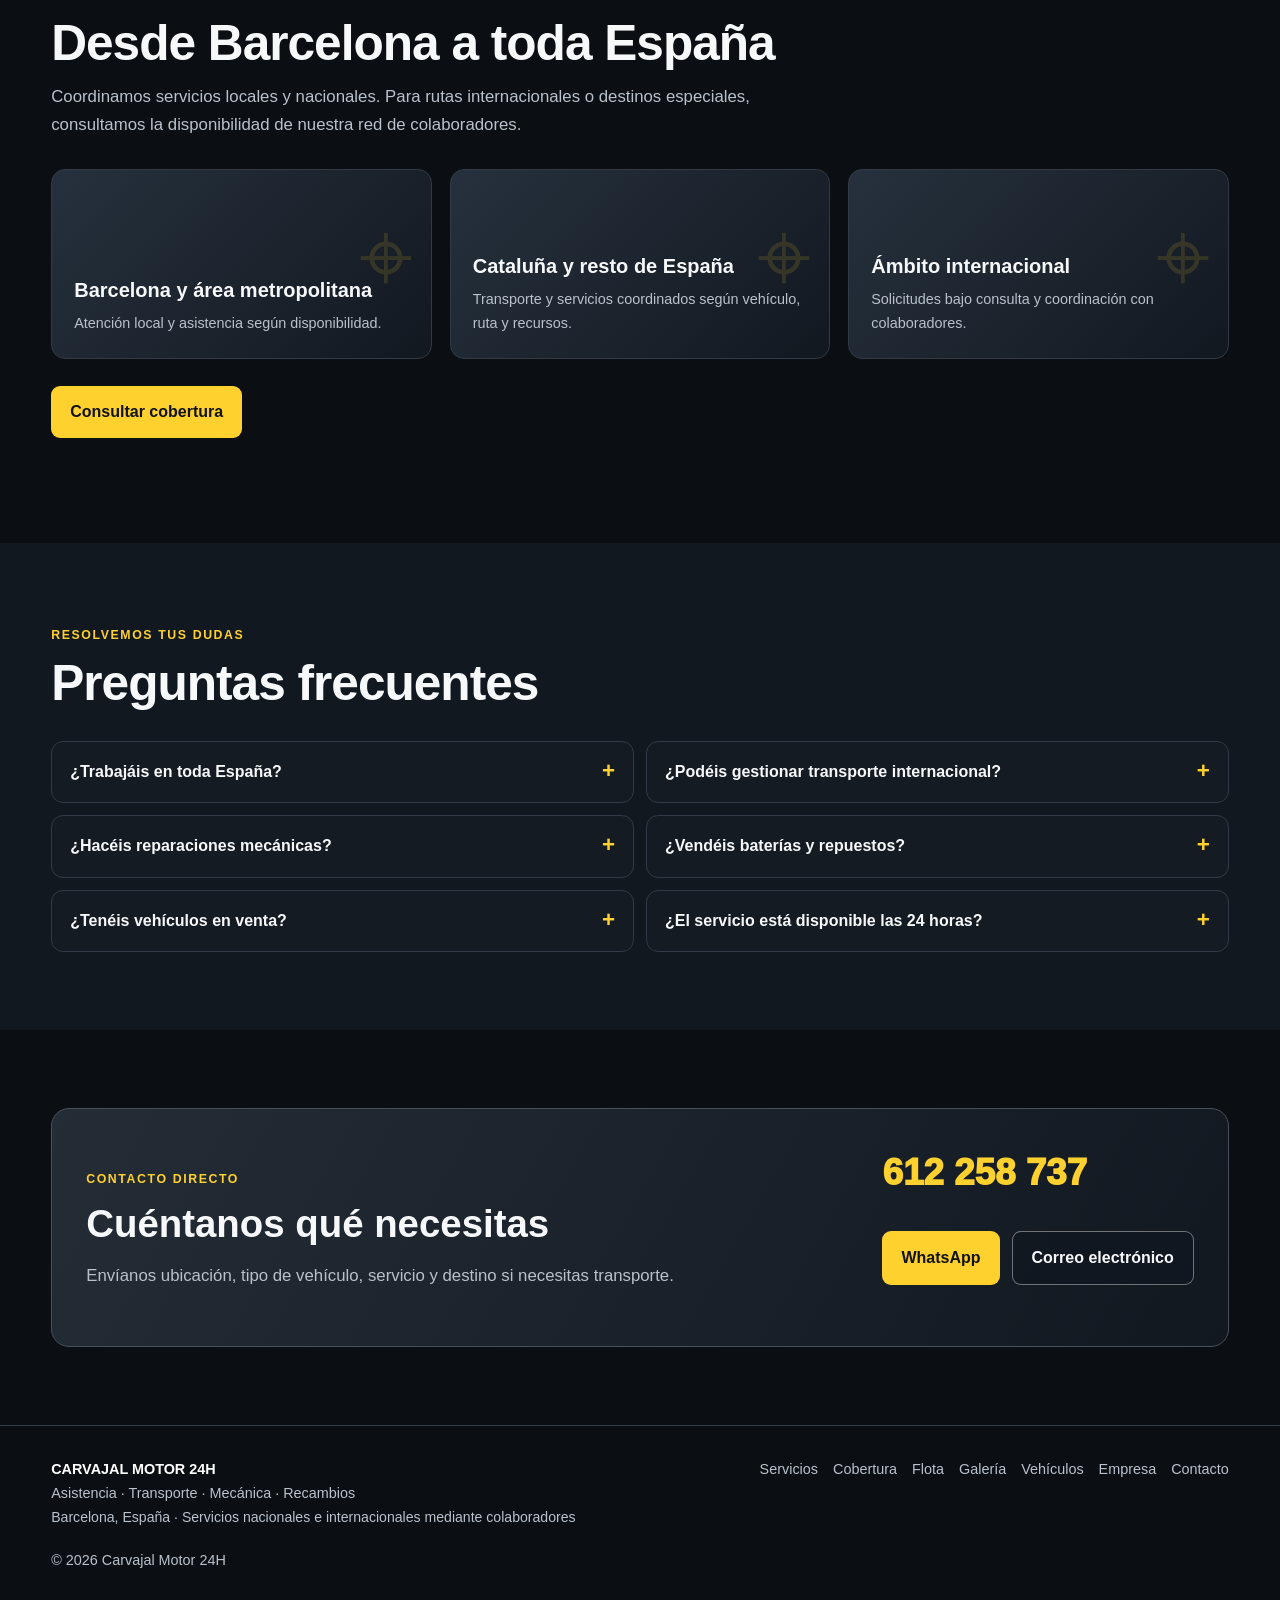
==== commit e51ba808: "Add files via upload" ====
--- a/index.html
+++ b/index.html
@@ -1,4 +1,4 @@
-<!doctype html><html lang="es"><head><meta charset="utf-8"><meta name="viewport" content="width=device-width,initial-scale=1"><meta name="theme-color" content="#0b0e12"><meta name="robots" content="index,follow"><link rel="stylesheet" href="styles.css"><title>Carvajal Motor 24H | Asistencia, transporte y mecánica</title><meta name="description" content="Asistencia en carretera, grúas y transporte de vehículos, mecánica ligera, baterías, repuestos y compraventa según disponibilidad. Barcelona, España e internacional mediante colaboradores."><link rel="canonical" href="https://carvajalmotor24h.es/"></head><body><div class="topline"><div class="wrap"><span>Barcelona · España · Red de colaboradores internacionales</span><span>Atención 24 horas · Servicios según disponibilidad</span></div></div><header class="site-header"><div class="wrap nav"><a class="brand" href="index.html">CARVAJAL <b>MOTOR 24H</b></a><nav class="navlinks"><a href="servicios.html">Servicios</a><a href="zonas.html">Cobertura</a><a href="flota.html">Nuestra flota</a><a href="vehiculos.html">Vehículos</a><a href="empresa.html">Empresa</a><a class="nav-cta" href="tel:+34612258737">Llamar ahora</a></nav><button class="menu-btn" data-menu-open aria-label="Abrir menú">☰</button></div></header><div class="drawer"><div class="drawer-panel"><button class="drawer-close" data-menu-close aria-label="Cerrar">×</button><a href="index.html">Inicio</a><a href="servicios.html">Servicios</a><a href="zonas.html">Cobertura y localidades</a><a href="flota.html">Nuestra flota</a><a href="vehiculos.html">Vehículos y compraventa</a><a href="empresa.html">Empresa</a><a href="index.html#contacto">Contacto</a><a href="tel:+34612258737">Llamar · 612 258 737</a></div></div><main><section class="hero"><div class="wrap hero-inner"><span class="eyebrow">Asistencia · Transporte · Soluciones para vehículos</span><h1>Tu vehículo en buenas manos. <span>Estamos para ayudarte.</span></h1><p>Asistencia en carretera, transporte de vehículos, mecánica ligera, baterías, recambios y compraventa según disponibilidad. Desde Barcelona, con cobertura nacional y coordinación internacional mediante colaboradores.</p><div class="actions"><a class="btn primary" href="https://wa.me/34612258737?text=Hola%20Carvajal%20Motor%2024H,%20necesito%20informaci%C3%B3n" target="_blank" rel="noopener">Consultar por WhatsApp</a><a class="btn" href="tel:+34612258737">Llamar · 612 258 737</a></div><div class="small">Servicios propios y coordinados con colaboradores según tipo de vehículo, ruta y disponibilidad.</div></div></section><div class="wrap trustbar"><div class="trustgrid"><div class="trustitem"><strong>24H</strong><span>Atención y coordinación</span></div><div class="trustitem"><strong>3</strong><span>Grúas propias</span></div><div class="trustitem"><strong>2</strong><span>Furgonetas taller</span></div><div class="trustitem"><strong>+ Red</strong><span>Colaboradores externos</span></div></div></div>
+<!doctype html><html lang="es"><head><meta charset="utf-8"><meta name="viewport" content="width=device-width,initial-scale=1"><meta name="theme-color" content="#0b0e12"><meta name="robots" content="index,follow"><link rel="stylesheet" href="styles.css"><title>Carvajal Motor 24H | Asistencia, transporte y mecánica</title><meta name="description" content="Asistencia en carretera, grúas y transporte de vehículos, mecánica ligera, baterías, repuestos y compraventa según disponibilidad. Barcelona, España e internacional mediante colaboradores."><link rel="canonical" href="https://carvajalmotor24h.es/"></head><body><div class="topline"><div class="wrap"><span>Barcelona · España · Red de colaboradores internacionales</span><span>Atención 24 horas · Servicios según disponibilidad</span></div></div><header class="site-header"><div class="wrap nav"><a class="brand" href="index.html">CARVAJAL <b>MOTOR 24H</b></a><nav class="navlinks"><a href="servicios.html">Servicios</a><a href="zonas.html">Cobertura</a><a href="flota.html">Nuestra flota</a><a href="galeria.html">Galería</a><a href="vehiculos.html">Vehículos</a><a href="empresa.html">Empresa</a><a class="nav-cta" href="tel:+34612258737">Llamar ahora</a></nav><button class="menu-btn" data-menu-open aria-label="Abrir menú">☰</button></div></header><div class="drawer"><div class="drawer-panel"><button class="drawer-close" data-menu-close aria-label="Cerrar">×</button><a href="index.html">Inicio</a><a href="servicios.html">Servicios</a><a href="zonas.html">Cobertura y localidades</a><a href="flota.html">Nuestra flota</a><a href="galeria.html">Galería</a><a href="vehiculos.html">Vehículos y compraventa</a><a href="empresa.html">Empresa</a><a href="index.html#contacto">Contacto</a><a href="tel:+34612258737">Llamar · 612 258 737</a></div></div><main><section class="hero"><div class="wrap hero-inner"><span class="eyebrow">Asistencia · Transporte · Soluciones para vehículos</span><h1>Tu vehículo en buenas manos. <span>Estamos para ayudarte.</span></h1><p>Asistencia en carretera, transporte de vehículos, mecánica ligera, baterías, recambios y compraventa según disponibilidad. Desde Barcelona, con cobertura nacional y coordinación internacional mediante colaboradores.</p><div class="actions"><a class="btn primary" href="https://wa.me/34612258737?text=Hola%20Carvajal%20Motor%2024H,%20necesito%20informaci%C3%B3n" target="_blank" rel="noopener">Consultar por WhatsApp</a><a class="btn" href="tel:+34612258737">Llamar · 612 258 737</a></div><div class="small">Servicios propios y coordinados con colaboradores según tipo de vehículo, ruta y disponibilidad.</div></div></section><div class="wrap trustbar"><div class="trustgrid"><div class="trustitem"><strong>24H</strong><span>Atención y coordinación</span></div><div class="trustitem"><strong>3</strong><span>Grúas propias</span></div><div class="trustitem"><strong>2</strong><span>Furgonetas taller</span></div><div class="trustitem"><strong>+ Red</strong><span>Colaboradores externos</span></div></div></div>
 <section><div class="wrap"><div class="section-head"><span class="kicker">Todo en un mismo contacto</span><h2 class="section-title">Soluciones para cada necesidad de tu vehículo</h2><p class="lead">Coordinamos asistencia, transporte, mecánica, recambios y oportunidades de vehículos. Cuéntanos qué necesitas y te orientamos.</p></div><div class="carousel-wrap"><div class="carousel-controls"><button class="circle-btn" data-carousel-prev aria-label="Anterior">‹</button><button class="circle-btn" data-carousel-next aria-label="Siguiente">›</button></div><div class="carousel">
 <article class="card"><img src="assets/grua-vehiculo-carretera.jpg" alt="Grúa de asistencia en carretera"><div class="card-body"><h3>Grúas y transporte</h3><p>Turismos, motos, furgonetas, vehículos industriales, camiones y maquinaria, según medios y disponibilidad.</p><a class="tag" href="servicios.html#transporte">Ver transporte →</a></div></article>
 <article class="card"><img src="assets/asistencia-bateria-real.jpg" alt="Intervención real en batería de vehículo"><div class="card-body"><h3>Baterías y arranque</h3><p>Comprobación, ayuda de arranque, sustitución y venta de baterías según aplicación.</p><a class="tag" href="servicios.html#baterias">Ver servicio →</a></div></article>
@@ -6,7 +6,7 @@
 <article class="card"><img src="assets/asistencia-mecanica.jpg" alt="Intervención mecánica en vehículo"><div class="card-body"><h3>Mecánica ligera</h3><p>Intervenciones de mecánica ligera con mecánico especializado, mediante cita y disponibilidad.</p><a class="tag" href="servicios.html#mecanica">Ver servicio →</a></div></article>
 <article class="card"><img src="assets/interior-furgoneta-1.jpg" alt="Equipamiento de furgoneta taller"><div class="card-body"><h3>Recambios y repuestos</h3><p>Consulta disponibilidad y presupuesto para baterías y piezas de vehículo.</p><a class="tag" href="servicios.html#recambios">Consultar →</a></div></article>
 <article class="card"><img src="assets/grua-ferrari-plataforma.jpg" alt="Vehículo transportado en plataforma"><div class="card-body"><h3>Compraventa de vehículos</h3><p>Consulta por vehículos disponibles, búsqueda e intermediación según existencias.</p><a class="tag" href="vehiculos.html">Ver oportunidades →</a></div></article></div></div><div class="actions"><a class="btn primary" href="servicios.html">Todos los servicios</a></div></div></section>
-<section class="dark-section"><div class="wrap fleet-layout"><div><span class="kicker">Medios propios y colaboradores</span><h2 class="section-title">Capacidad para coordinar servicios más allá de Barcelona</h2><p class="lead">Disponemos de tres grúas y dos furgonetas taller. Además, trabajamos con colaboradores externos para ampliar opciones de transporte y asistencia en España y, previa coordinación, en el ámbito internacional.</p><div class="actions"><a class="btn primary" href="flota.html">Conoce nuestra flota</a><a class="btn" href="zonas.html">Ver cobertura</a></div></div><div class="photo-grid"><img src="assets/flota-gruas-juntas.jpg" alt="Vehículos de la flota propia"><img src="assets/furgoneta-taller-frontal.jpg" alt="Furgoneta taller propia"><img src="assets/flota-asistencia-nocturna.jpg" alt="Vehículos de asistencia nocturna"></div></div></section>
+<section class="gallery-teaser"><div class="wrap coverage-banner-inner"><div><span class="kicker">Trabajos y vehículos reales</span><h2 class="section-title">Conoce nuestro trabajo</h2><p class="lead">Una selección de fotografías de nuestra flota y de los servicios que realizamos.</p></div><a class="btn primary" href="galeria.html">Ver galería completa</a></div></section><section class="dark-section"><div class="wrap fleet-layout"><div><span class="kicker">Medios propios y colaboradores</span><h2 class="section-title">Capacidad para coordinar servicios más allá de Barcelona</h2><p class="lead">Disponemos de tres grúas y dos furgonetas taller. Además, trabajamos con colaboradores externos para ampliar opciones de transporte y asistencia en España y, previa coordinación, en el ámbito internacional.</p><div class="actions"><a class="btn primary" href="flota.html">Conoce nuestra flota</a><a class="btn" href="zonas.html">Ver cobertura</a></div></div><div class="photo-grid"><img src="assets/flota-gruas-juntas.jpg" alt="Vehículos de la flota propia"><img src="assets/furgoneta-taller-frontal.jpg" alt="Furgoneta taller propia"><img src="assets/flota-asistencia-nocturna.jpg" alt="Vehículos de asistencia nocturna"></div></div></section>
 <section><div class="wrap"><div class="section-head"><span class="kicker">Cobertura</span><h2 class="section-title">Desde Barcelona a toda España</h2><p class="lead">Coordinamos servicios locales y nacionales. Para rutas internacionales o destinos especiales, consultamos la disponibilidad de nuestra red de colaboradores.</p></div><div class="cards"><article class="zone-card"><h3>Barcelona y área metropolitana</h3><p>Atención local y asistencia según disponibilidad.</p></article><article class="zone-card"><h3>Cataluña y resto de España</h3><p>Transporte y servicios coordinados según vehículo, ruta y recursos.</p></article><article class="zone-card"><h3>Ámbito internacional</h3><p>Solicitudes bajo consulta y coordinación con colaboradores.</p></article></div><div class="actions"><a class="btn primary" href="zonas.html">Consultar cobertura</a></div></div></section>
 <section class="dark-section"><div class="wrap"><div class="section-head"><span class="kicker">Resolvemos tus dudas</span><h2 class="section-title">Preguntas frecuentes</h2></div><div class="faq-list"><details class="faq-item"><summary>¿Trabajáis en toda España?</summary><p>Sí. Coordinamos servicios en toda España. La prestación depende del tipo de vehículo, ruta, medios necesarios y disponibilidad propia o de colaboradores.</p></details><details class="faq-item"><summary>¿Podéis gestionar transporte internacional?</summary><p>Podemos estudiar solicitudes internacionales y coordinar opciones con colaboradores. Confirma origen, destino y características del vehículo para valorar la viabilidad.</p></details><details class="faq-item"><summary>¿Hacéis reparaciones mecánicas?</summary><p>Realizamos mecánica ligera con mecánico especializado, mediante cita previa y según agenda, diagnóstico y disponibilidad.</p></details><details class="faq-item"><summary>¿Vendéis baterías y repuestos?</summary><p>Sí. Puedes consultar por WhatsApp indicando marca, modelo, año y, si es posible, matrícula o referencia de la pieza.</p></details><details class="faq-item"><summary>¿Tenéis vehículos en venta?</summary><p>La compraventa y la intermediación se gestionan según existencias y oportunidades disponibles. Consulta qué vehículos hay en cada momento.</p></details><details class="faq-item"><summary>¿El servicio está disponible las 24 horas?</summary><p>Atendemos consultas y coordinamos solicitudes las 24 horas. La ejecución concreta se confirma según disponibilidad y características del servicio.</p></details></div></div></section>
-<section id="contacto"><div class="wrap"><div class="contact-band"><div><span class="kicker">Contacto directo</span><h2>Cuéntanos qué necesitas</h2><p class="lead">Envíanos ubicación, tipo de vehículo, servicio y destino si necesitas transporte.</p></div><div><a class="phone" href="tel:+34612258737">612 258 737</a><div class="actions"><a class="btn primary" href="https://wa.me/34612258737?text=Hola%20Carvajal%20Motor%2024H" target="_blank" rel="noopener">WhatsApp</a><a class="btn" href="mailto:info@carvajalmotor24h.es">Correo electrónico</a></div></div></div></div></section></main><footer><div class="wrap footer-grid"><div><strong style="color:#fff">CARVAJAL MOTOR 24H</strong><br>Asistencia · Transporte · Mecánica · Recambios<br><span class="small">Barcelona, España · Servicios nacionales e internacionales mediante colaboradores</span></div><div class="footer-links"><a href="servicios.html">Servicios</a><a href="zonas.html">Cobertura</a><a href="flota.html">Flota</a><a href="vehiculos.html">Vehículos</a><a href="empresa.html">Empresa</a><a href="index.html#contacto">Contacto</a></div><div>© 2026 Carvajal Motor 24H</div></div></footer><div class="sticky-actions"><a class="call" href="tel:+34612258737" aria-label="Llamar">☎</a><a class="wa" href="https://wa.me/34612258737?text=Hola%20Carvajal%20Motor%2024H" target="_blank" rel="noopener" aria-label="WhatsApp">W</a></div><script src="script.js"></script></body></html>+<section id="contacto"><div class="wrap"><div class="contact-band"><div><span class="kicker">Contacto directo</span><h2>Cuéntanos qué necesitas</h2><p class="lead">Envíanos ubicación, tipo de vehículo, servicio y destino si necesitas transporte.</p></div><div><a class="phone" href="tel:+34612258737">612 258 737</a><div class="actions"><a class="btn primary" href="https://wa.me/34612258737?text=Hola%20Carvajal%20Motor%2024H" target="_blank" rel="noopener">WhatsApp</a><a class="btn" href="mailto:info@carvajalmotor24h.es">Correo electrónico</a></div></div></div></div></section></main><footer><div class="wrap footer-grid"><div><strong style="color:#fff">CARVAJAL MOTOR 24H</strong><br>Asistencia · Transporte · Mecánica · Recambios<br><span class="small">Barcelona, España · Servicios nacionales e internacionales mediante colaboradores</span></div><div class="footer-links"><a href="servicios.html">Servicios</a><a href="zonas.html">Cobertura</a><a href="flota.html">Flota</a><a href="galeria.html">Galería</a><a href="vehiculos.html">Vehículos</a><a href="empresa.html">Empresa</a><a href="index.html#contacto">Contacto</a></div><div>© 2026 Carvajal Motor 24H</div></div></footer><div class="sticky-actions"><a class="call" href="tel:+34612258737" aria-label="Llamar">☎</a><a class="wa" href="https://wa.me/34612258737?text=Hola%20Carvajal%20Motor%2024H" target="_blank" rel="noopener" aria-label="WhatsApp">W</a></div><script src="script.js"></script></body></html>
--- a/styles.css
+++ b/styles.css
@@ -1 +1,28 @@
  :root{--bg:#0b0e12;--panel:#151b22;--panel2:#202832;--yellow:#ffd12e;--white:#f7f8fa;--muted:#b9c2cc;--line:#303b47;--max:1180px}*{box-sizing:border-box}html{scroll-behavior:smooth;scroll-padding-top:90px}body{margin:0;background:var(--bg);color:var(--white);font:16px/1.65 Inter,Arial,sans-serif}a{color:inherit}.wrap{width:min(var(--max),92%);margin:auto}.topline{background:#080a0d;border-bottom:1px solid #ffffff14;font-size:.82rem;color:var(--muted)}.topline .wrap{display:flex;justify-content:space-between;gap:10px;padding:7px 0}.site-header{position:sticky;top:0;z-index:50;background:#0b0e12ed;backdrop-filter:blur(14px);border-bottom:1px solid #ffffff18}.nav{min-height:76px;display:flex;align-items:center;justify-content:space-between;gap:18px}.brand{font-weight:950;letter-spacing:.4px;text-decoration:none;font-size:1.12rem;white-space:nowrap}.brand b{color:var(--yellow)}.navlinks{display:flex;align-items:center;gap:19px}.navlinks a{text-decoration:none;color:#d6dce3;font-size:.9rem}.navlinks a:hover,.navlinks a.active{color:var(--yellow)}.nav-cta,.btn.primary{background:var(--yellow);color:#101216!important;border:0}.nav-cta{padding:10px 15px;border-radius:8px;font-weight:900;text-decoration:none}.menu-btn{display:none;border:1px solid var(--line);background:var(--panel);color:white;border-radius:9px;padding:9px 12px;font-size:1.2rem}.drawer{display:none;position:fixed;inset:0;z-index:100;background:#0009}.drawer.open{display:block}.drawer-panel{margin-left:auto;width:min(360px,88vw);height:100%;background:#111820;padding:24px;display:flex;flex-direction:column;gap:15px;box-shadow:-20px 0 60px #0008}.drawer-panel a{padding:12px 8px;border-bottom:1px solid var(--line);text-decoration:none;font-weight:700}.drawer-close{align-self:flex-end;background:none;border:0;color:white;font-size:2rem}.hero{position:relative;min-height:620px;display:flex;align-items:center;overflow:hidden;background:linear-gradient(90deg,#070a0fee 0%,#070a0fbd 52%,#070a0f30 100%),url('assets/flota-gruas-juntas.jpg') center 48%/cover no-repeat}.hero-inner{position:relative;z-index:1;padding:90px 0 110px;max-width:780px}.eyebrow,.kicker{color:var(--yellow);font-size:.77rem;font-weight:900;letter-spacing:1.6px;text-transform:uppercase}.hero h1{font-size:clamp(2.7rem,6vw,5.3rem);line-height:1.02;letter-spacing:-2px;margin:17px 0}.hero h1 span{color:var(--yellow)}.hero p{font-size:1.13rem;color:#e0e5eb;max-width:690px}.actions{display:flex;gap:12px;flex-wrap:wrap;margin:27px 0}.btn{display:inline-flex;justify-content:center;align-items:center;gap:9px;padding:13px 19px;border-radius:9px;text-decoration:none;font-weight:900;border:1px solid #ffffff65;background:#111820c9}.btn:hover,.nav-cta:hover{transform:translateY(-2px)}.trustbar{position:relative;margin-top:-28px;z-index:3}.trustgrid{display:grid;grid-template-columns:repeat(4,1fr);background:var(--panel);border:1px solid var(--line);border-radius:15px;overflow:hidden;box-shadow:0 16px 40px #0006}.trustitem{padding:20px;border-right:1px solid var(--line)}.trustitem:last-child{border:0}.trustitem strong{display:block;color:var(--yellow);font-size:1.4rem}.trustitem span{font-size:.88rem;color:var(--muted)}section{padding:78px 0}.section-head{max-width:760px;margin-bottom:30px}.section-title{font-size:clamp(2rem,4vw,3.1rem);line-height:1.1;letter-spacing:-1px;margin:9px 0 13px}.lead{color:var(--muted);font-size:1.05rem;margin:0}.cards{display:grid;grid-template-columns:repeat(3,1fr);gap:18px}.card{background:var(--panel);border:1px solid var(--line);border-radius:15px;overflow:hidden;min-width:0}.card img{display:block;width:100%;height:205px;object-fit:cover}.card-body{padding:20px}.card h3{font-size:1.15rem;margin:0 0 7px}.card p{color:var(--muted);font-size:.94rem;margin:0}.tag{display:inline-block;margin-top:13px;color:var(--yellow);font-size:.76rem;font-weight:900;letter-spacing:.8px;text-transform:uppercase}.carousel-wrap{position:relative}.carousel{display:grid;grid-auto-flow:column;grid-auto-columns:minmax(260px,31%);gap:16px;overflow-x:auto;scroll-snap-type:x mandatory;scroll-behavior:smooth;padding:3px 2px 18px;scrollbar-color:var(--yellow) #222}.carousel>.card{scroll-snap-align:start}.carousel-controls{display:flex;gap:8px;justify-content:flex-end;margin:0 0 12px}.circle-btn{background:var(--panel2);border:1px solid var(--line);color:white;border-radius:50%;width:42px;height:42px;font-size:1.2rem;cursor:pointer}.dark-section{background:#121820}.fleet-layout,.split{display:grid;grid-template-columns:.9fr 1.1fr;gap:42px;align-items:center}.fleet-list{display:grid;gap:10px;margin:22px 0}.fleet-row{display:flex;gap:14px;align-items:center;padding:13px 15px;background:#ffffff08;border:1px solid #ffffff16;border-radius:10px}.fleet-row b{color:var(--yellow);font-size:1.2rem;min-width:42px}.fleet-row span{color:#dce1e7}.photo-grid{display:grid;grid-template-columns:1fr 1fr;gap:12px}.photo-grid img{width:100%;height:190px;object-fit:cover;border-radius:12px}.photo-grid img:first-child{grid-column:span 2;height:285px}.notice{background:#241f10;border-left:4px solid var(--yellow);padding:14px 17px;border-radius:8px;color:#e9e1c8;font-size:.92rem;margin-top:20px}.faq-list{display:grid;grid-template-columns:1fr 1fr;gap:12px}.faq-item{background:var(--panel);border:1px solid var(--line);border-radius:12px;padding:0 18px}.faq-item summary{cursor:pointer;list-style:none;padding:17px 28px 17px 0;font-weight:800;position:relative}.faq-item summary::-webkit-details-marker{display:none}.faq-item summary:after{content:'+';position:absolute;right:0;color:var(--yellow);font-size:1.4rem;top:11px}.faq-item[open] summary:after{content:'−'}.faq-item p{color:var(--muted);margin:0 0 18px}.contact-band{background:linear-gradient(120deg,#242c36,#111820);border:1px solid #46515e;border-radius:18px;padding:34px;display:flex;justify-content:space-between;align-items:center;gap:25px}.contact-band h2{margin:0 0 7px;font-size:clamp(1.7rem,3vw,2.5rem)}.phone{display:block;color:var(--yellow);font-weight:950;font-size:clamp(1.7rem,3vw,2.3rem);text-decoration:none}.page-hero{padding:85px 0 65px;background:linear-gradient(90deg,#080b0fee,#080b0f80),url('assets/grua-vehiculo-carretera.jpg') center/cover}.page-hero h1{font-size:clamp(2.5rem,5vw,4.4rem);line-height:1.04;margin:12px 0}.page-hero p{max-width:760px;color:#e0e5eb;font-size:1.08rem}.zone-card{position:relative;min-height:190px;background:linear-gradient(135deg,#26313d,#121820);border:1px solid var(--line);border-radius:14px;padding:22px;display:flex;flex-direction:column;justify-content:flex-end;overflow:hidden}.zone-card:before{content:'⌖';position:absolute;right:18px;top:8px;color:#ffd12e22;font-size:6rem}.zone-card h3{margin:0;font-size:1.25rem}.zone-card p{margin:5px 0 0;color:var(--muted);font-size:.9rem}.vehicle-box{background:var(--panel);border:1px solid var(--line);padding:26px;border-radius:14px}.vehicle-box h3{margin-top:0}.form-row{display:grid;grid-template-columns:1fr 1fr;gap:12px}.field{width:100%;padding:13px;border:1px solid var(--line);border-radius:8px;background:#0b0e12;color:white;font:inherit}.field.full{grid-column:1/-1}footer{border-top:1px solid var(--line);padding:32px 0;color:var(--muted);font-size:.9rem}.footer-grid{display:flex;justify-content:space-between;gap:20px;flex-wrap:wrap}.footer-links{display:flex;gap:15px;flex-wrap:wrap}.footer-links a{text-decoration:none}.sticky-actions{position:fixed;z-index:40;right:18px;bottom:18px;display:flex;flex-direction:column;gap:9px}.sticky-actions a{width:52px;height:52px;border-radius:50%;display:grid;place-items:center;text-decoration:none;font-size:1.25rem;font-weight:900;box-shadow:0 6px 22px #0007}.sticky-actions .wa{background:#20c86a;color:#06180d}.sticky-actions .call{background:var(--yellow);color:#111}.small{font-size:.88rem;color:var(--muted)}@media(max-width:850px){.navlinks{display:none}.menu-btn{display:block}.cards{grid-template-columns:repeat(2,1fr)}.carousel{grid-auto-columns:minmax(250px,72%)}.fleet-layout,.split{grid-template-columns:1fr}.trustgrid{grid-template-columns:1fr 1fr}.trustitem:nth-child(2){border-right:0}.trustitem:nth-child(-n+2){border-bottom:1px solid var(--line)}.contact-band{align-items:flex-start;flex-direction:column}}@media(max-width:560px){.topline .wrap{font-size:.73rem}.hero{min-height:590px;background-position:58% center}.hero-inner{padding:75px 0 100px}.hero h1{letter-spacing:-1px}.cards{grid-template-columns:1fr}.carousel{grid-auto-columns:86%}section{padding:60px 0}.card img{height:220px}.faq-list{grid-template-columns:1fr}.photo-grid img{height:145px}.photo-grid img:first-child{height:210px}.form-row{grid-template-columns:1fr}.footer-grid{flex-direction:column}.trustitem{padding:15px}.trustitem strong{font-size:1.2rem}}
+
+/* Carruseles visuales de servicios y localidades */
+.carousel-wrap{position:relative}.carousel-controls{display:flex;justify-content:flex-end;gap:10px;margin:0 0 12px}.carousel-controls button{width:42px;height:42px;border-radius:50%;border:1px solid var(--line);background:#202832;color:#fff;font-size:1.7rem;line-height:1;cursor:pointer}.carousel-controls button:hover{background:var(--yellow);color:#111}.service-carousel,.zones-carousel{display:flex;gap:16px;overflow-x:auto;scroll-snap-type:x mandatory;scroll-behavior:smooth;padding:2px 2px 18px;scrollbar-width:thin;scrollbar-color:var(--yellow) #202832}.service-carousel>.card{flex:0 0 min(320px,82vw);scroll-snap-align:start;margin:0}.service-carousel>.card img{width:100%;height:190px;object-fit:cover;display:block}.zones-carousel .zone-photo{position:relative;isolation:isolate;flex:0 0 clamp(210px,23vw,270px);height:270px;border:1px solid #ffffff30;border-radius:16px;overflow:hidden;display:flex;flex-direction:column;justify-content:flex-end;padding:20px;text-decoration:none;scroll-snap-align:start;background:#1b2530}.zone-photo:before{content:"";position:absolute;inset:0;z-index:-2;background-image:var(--zone-img);background-position:center;background-size:cover;transition:transform .35s ease}.zone-photo:after{content:"";position:absolute;inset:0;z-index:-1;background:linear-gradient(180deg,#00000005 10%,#00000022 38%,#000000db 100%)}.zone-photo:hover:before{transform:scale(1.07)}.zone-photo strong{font-size:1.22rem;line-height:1.2;text-shadow:0 2px 8px #000;font-weight:850}.zone-photo span{font-size:.9rem;color:#f1f3f5;margin-top:7px;text-shadow:0 2px 8px #000}.coverage-banner{padding:35px 0;background:linear-gradient(110deg,#171f29,#0b0e12);border-top:1px solid var(--line);border-bottom:1px solid var(--line)}.coverage-banner-inner{display:flex;align-items:center;justify-content:space-between;gap:30px}.coverage-banner .section-title{margin:5px 0}@media(max-width:700px){.coverage-banner-inner{align-items:flex-start;flex-direction:column}.zones-carousel .zone-photo{flex-basis:78vw;height:245px}.service-carousel>.card{flex-basis:82vw}.carousel-controls button{width:38px;height:38px}}
+
+/* Galería de trabajos reales */
+.gallery-hero{background:linear-gradient(90deg,#080b0fee,#080b0f78),url('assets/flota-gruas-juntas.jpg') center 48%/cover no-repeat}
+.gallery-hero h1{max-width:850px;text-transform:uppercase;letter-spacing:-1.8px}
+.gallery-section{background:#f3f2ee;color:#15191e}
+.gallery-section .lead,.gallery-section .small{color:#5d6670}
+.gallery-section .kicker{color:#a77e00}
+.gallery-intro{display:flex;align-items:end;justify-content:space-between;gap:30px;margin-bottom:28px}
+.gallery-intro>div{max-width:560px}.gallery-intro .lead{max-width:380px}
+.gallery-grid{display:grid;grid-template-columns:repeat(4,minmax(0,1fr));grid-auto-rows:190px;gap:12px}
+.gallery-item{position:relative;display:block;overflow:hidden;padding:0;border:0;border-radius:2px;background:#d5d5d5;cursor:zoom-in;text-align:left}
+.gallery-item:nth-child(5n+1){grid-row:span 2}
+.gallery-item img{width:100%;height:100%;object-fit:cover;display:block;transition:transform .35s ease}
+.gallery-item:hover img{transform:scale(1.055)}
+.gallery-caption{position:absolute;inset:auto 0 0;padding:30px 14px 12px;background:linear-gradient(transparent,#000b);color:white;display:flex;flex-direction:column;gap:3px;opacity:0;transition:opacity .2s}
+.gallery-item:hover .gallery-caption,.gallery-item:focus-visible .gallery-caption{opacity:1}
+.gallery-caption small{color:#f5d86a}.gallery-note{margin-top:20px}
+.lightbox{position:fixed;inset:0;z-index:100;display:none;align-items:center;justify-content:center;padding:5vh 7vw;background:#05070bf2}
+.lightbox.open{display:flex}.lightbox figure{margin:0;max-width:min(1100px,82vw);max-height:85vh;text-align:center}
+.lightbox figure img{display:block;max-width:100%;max-height:78vh;object-fit:contain;margin:auto;border-radius:8px}
+.lightbox figcaption{color:#fff;padding:12px}.lightbox button{position:absolute;border:1px solid #ffffff55;background:#171d25;color:white;width:46px;height:46px;border-radius:50%;font-size:2rem;cursor:pointer}
+.lightbox-close{top:22px;right:24px}.lightbox-prev{left:22px}.lightbox-next{right:22px}
+@media(max-width:850px){.gallery-grid{grid-template-columns:repeat(3,minmax(0,1fr));grid-auto-rows:165px}.gallery-intro{align-items:flex-start;flex-direction:column;gap:10px}}
+@media(max-width:560px){.gallery-grid{grid-template-columns:repeat(2,minmax(0,1fr));grid-auto-rows:145px;gap:8px}.gallery-item:nth-child(5n+1){grid-row:span 2}.gallery-caption{opacity:1;padding:24px 9px 8px;font-size:.8rem}.lightbox{padding:5vh 3vw}.lightbox figure{max-width:90vw}.lightbox-prev{left:8px}.lightbox-next{right:8px}.lightbox button{width:38px;height:38px;font-size:1.6rem}.gallery-section{padding:54px 0}}
